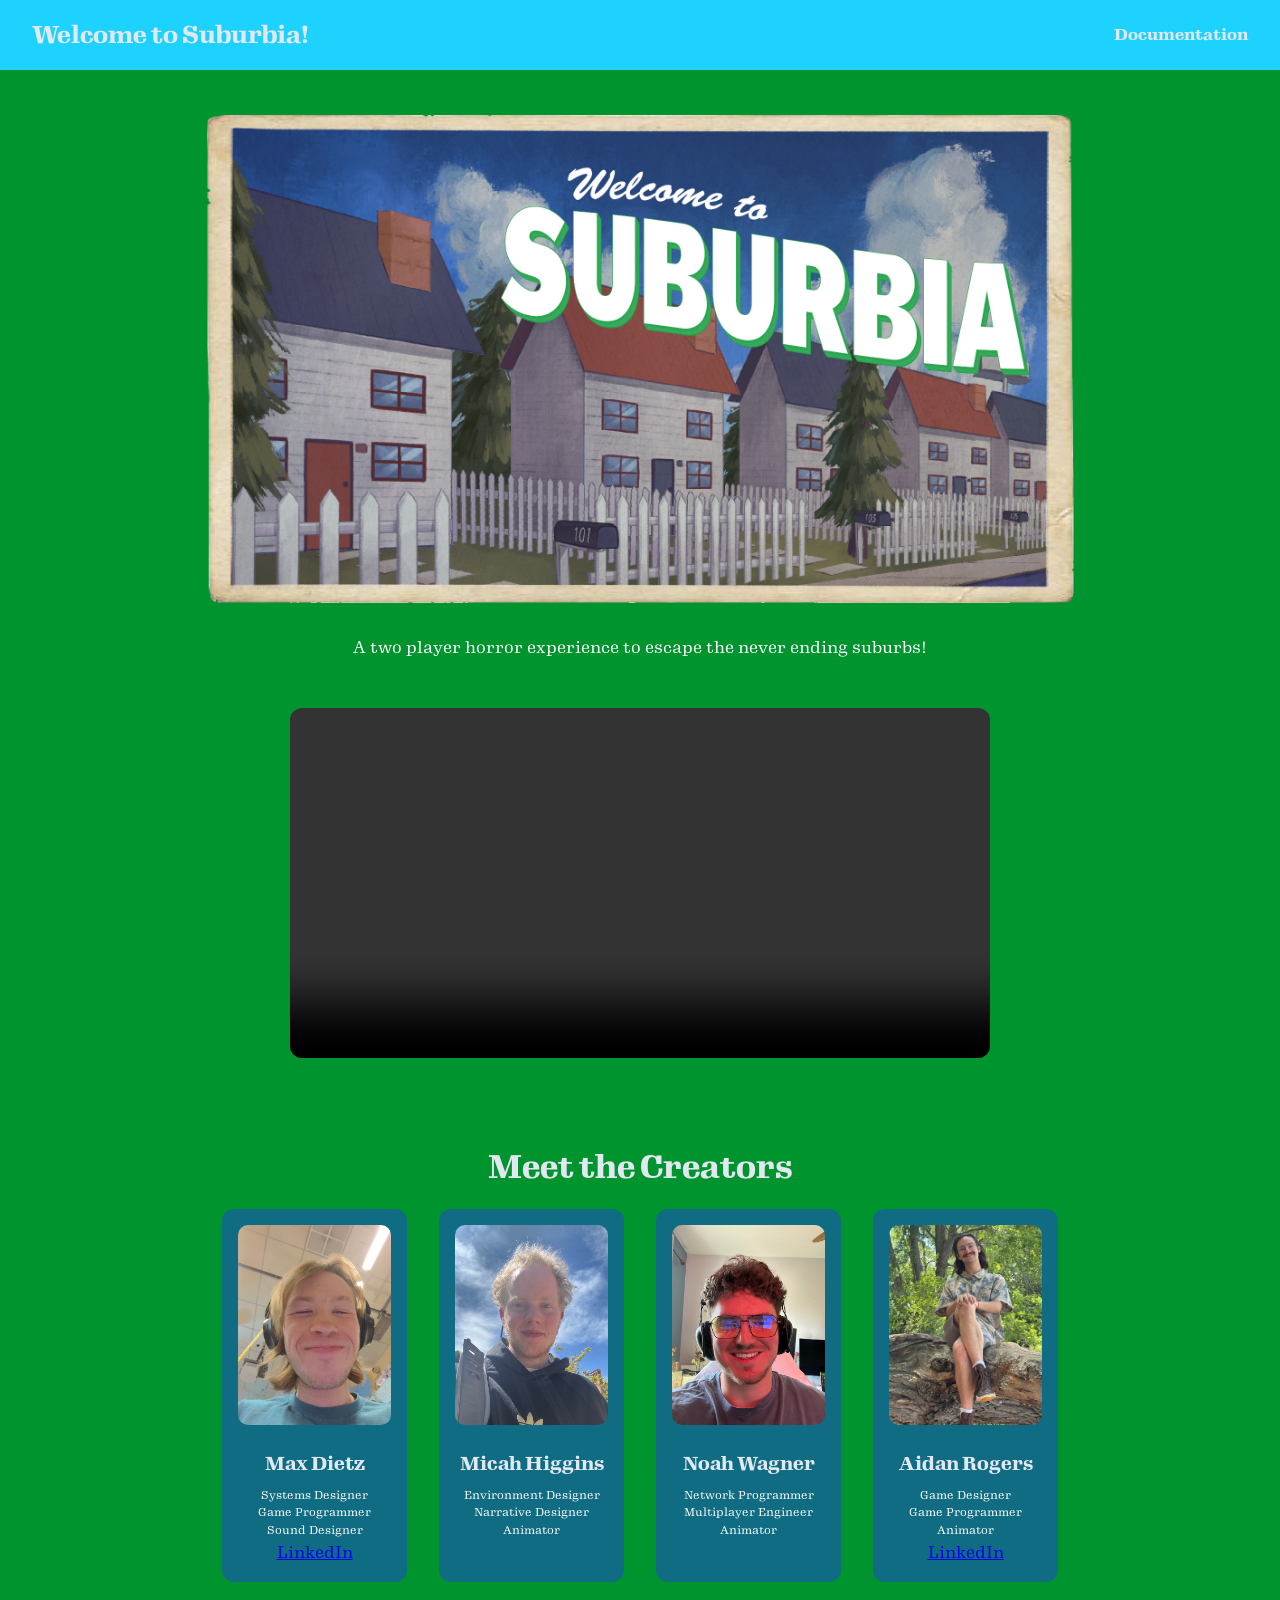
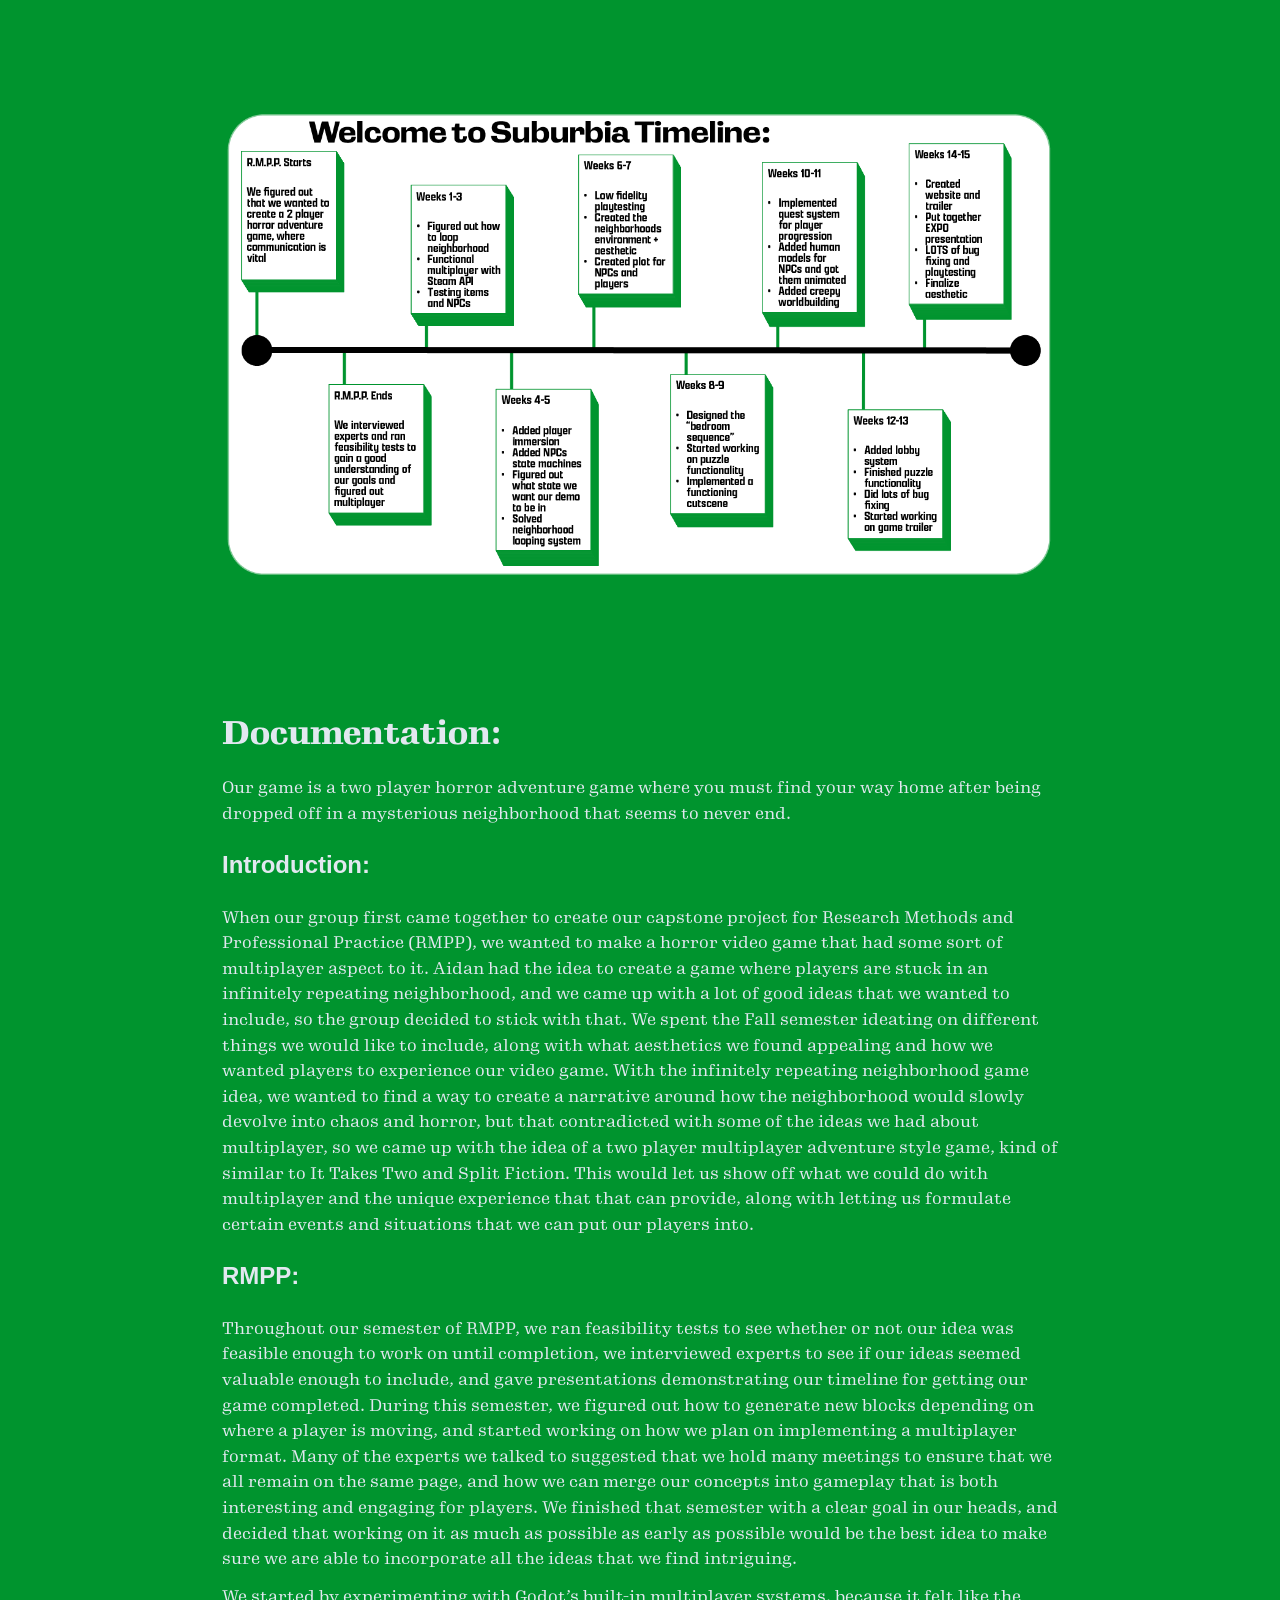
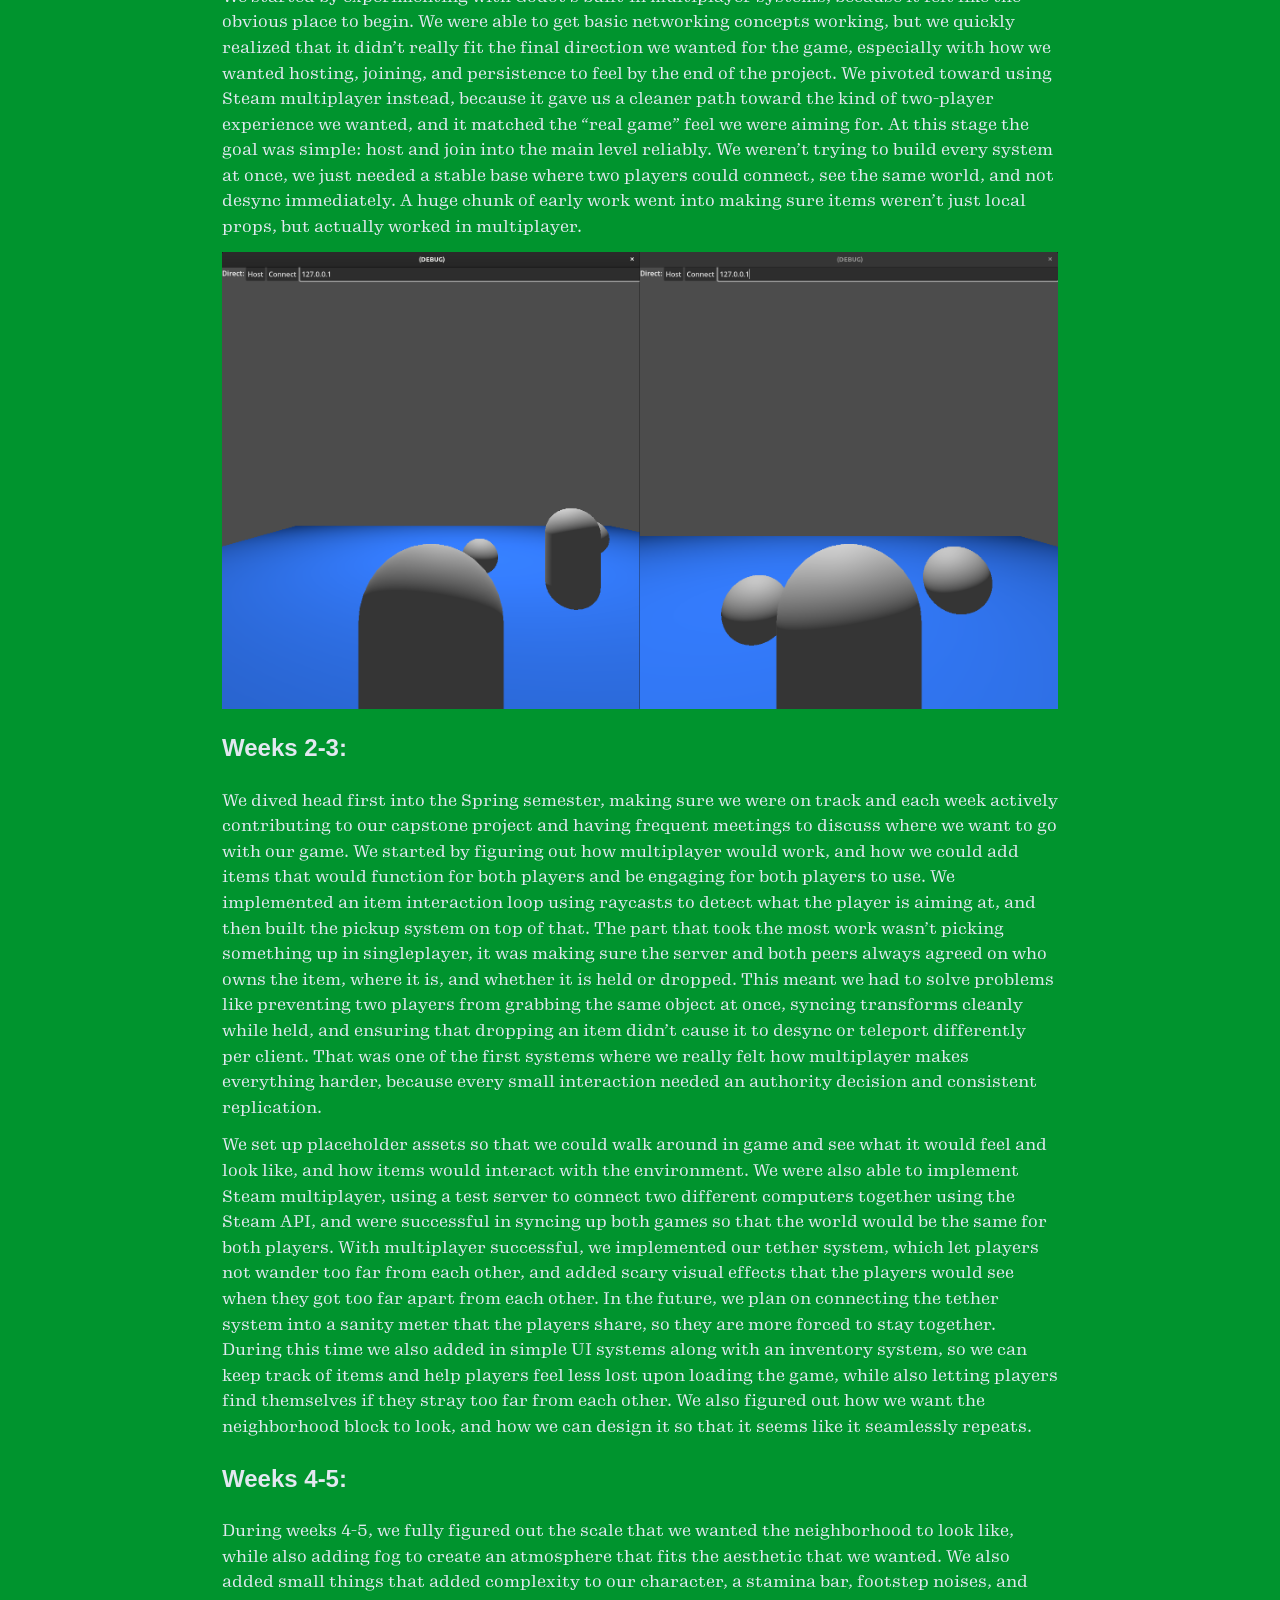
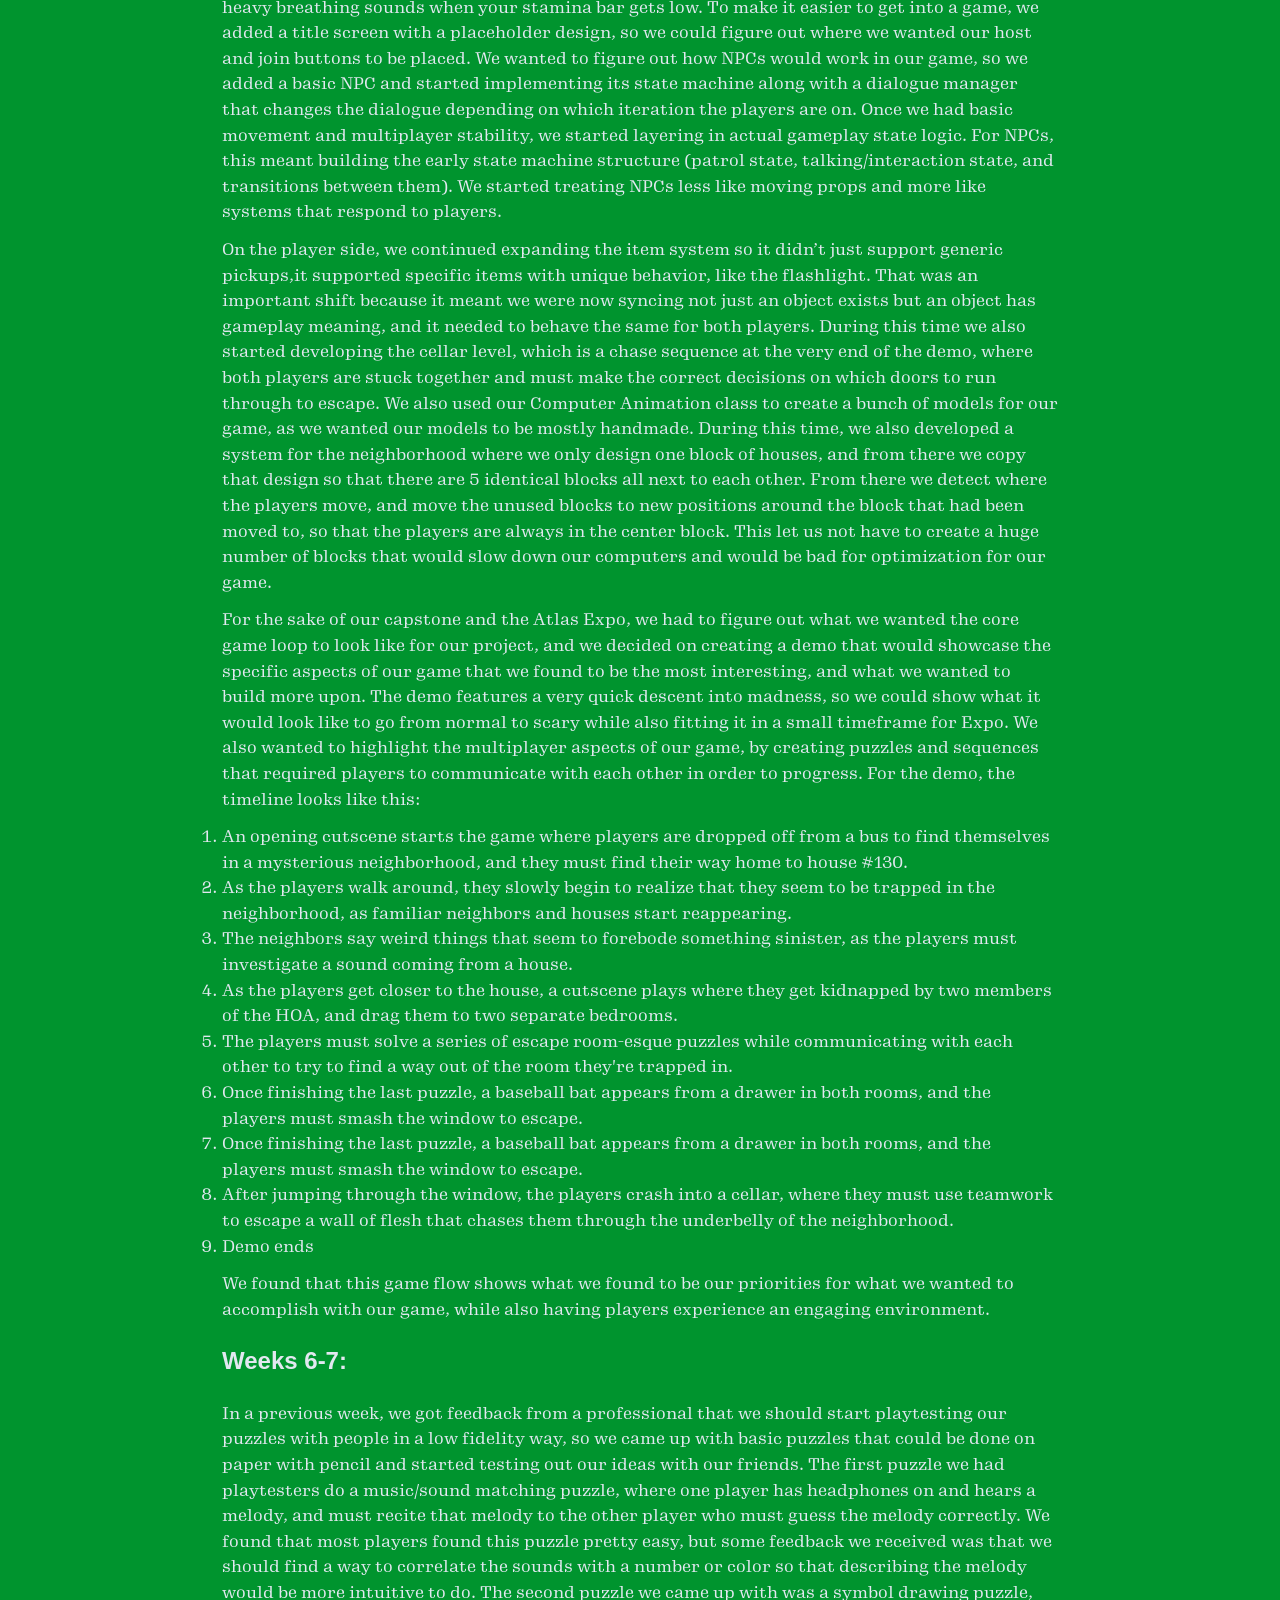
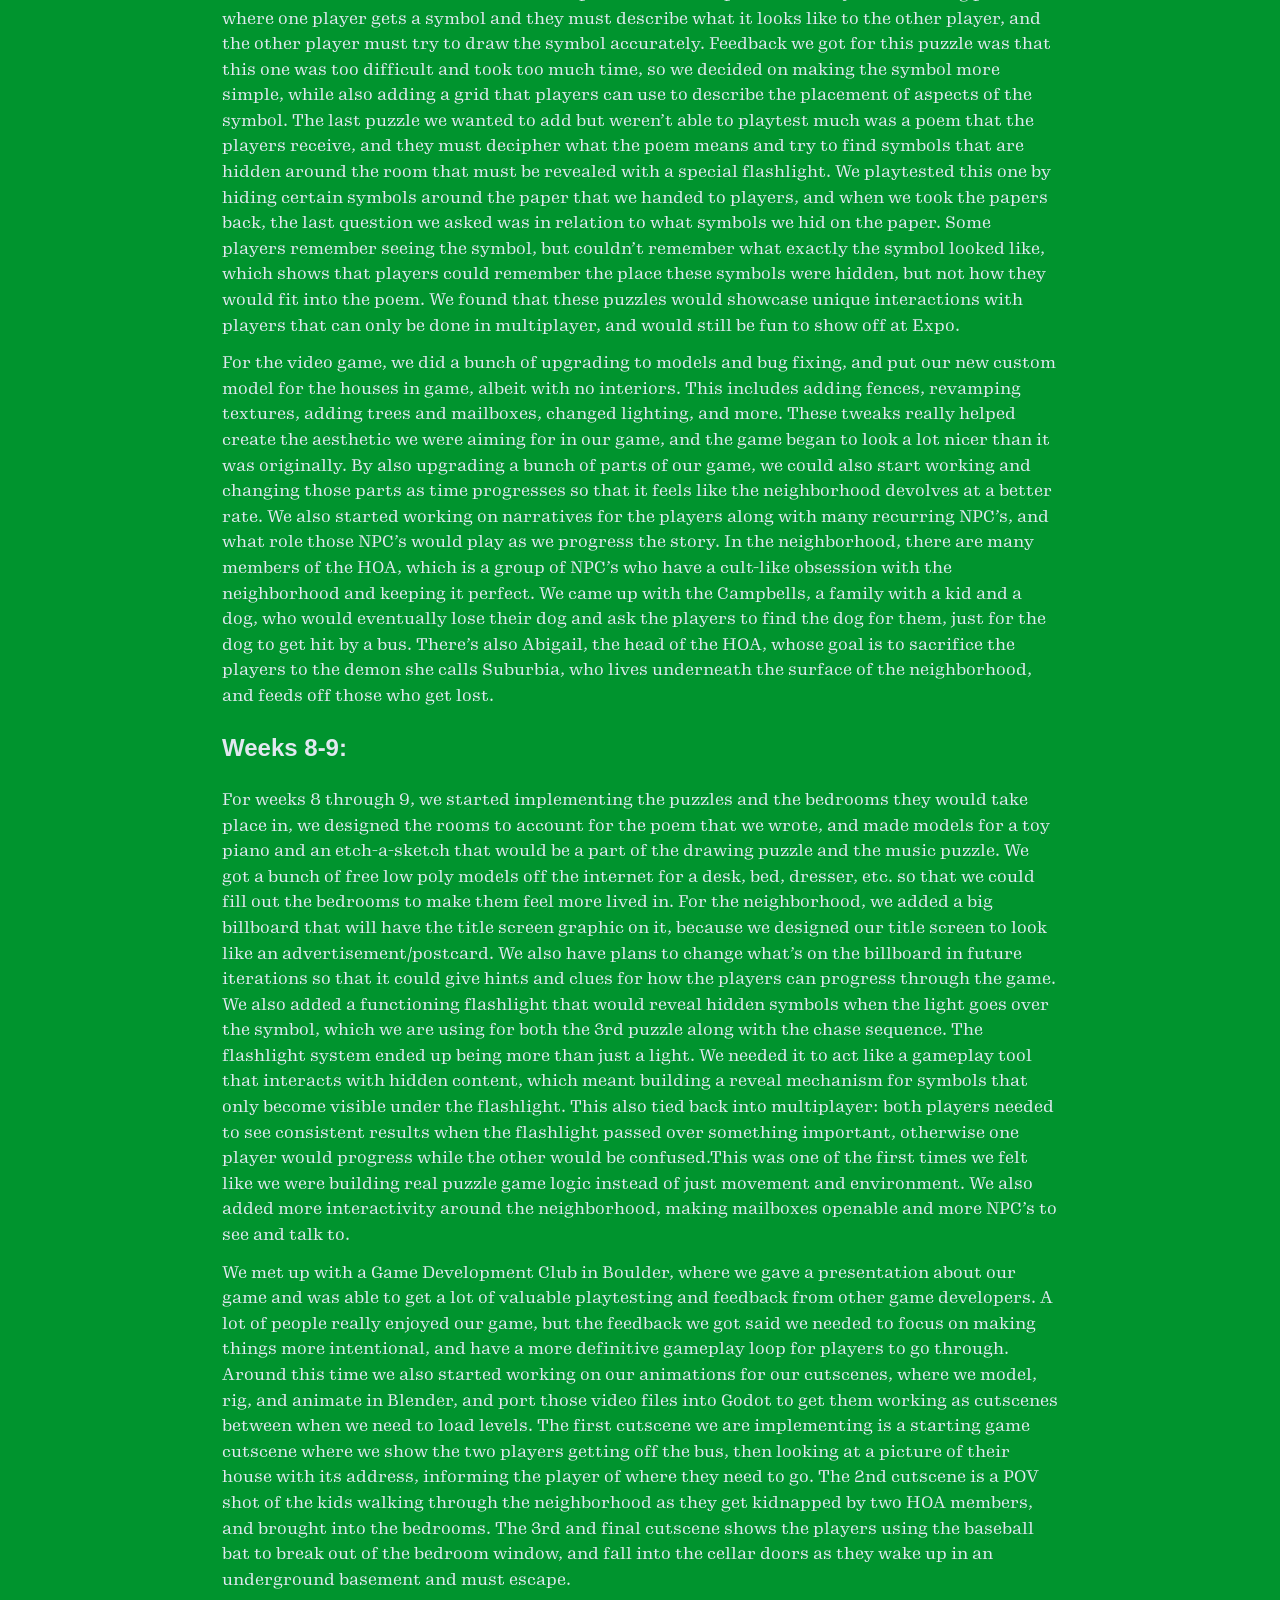
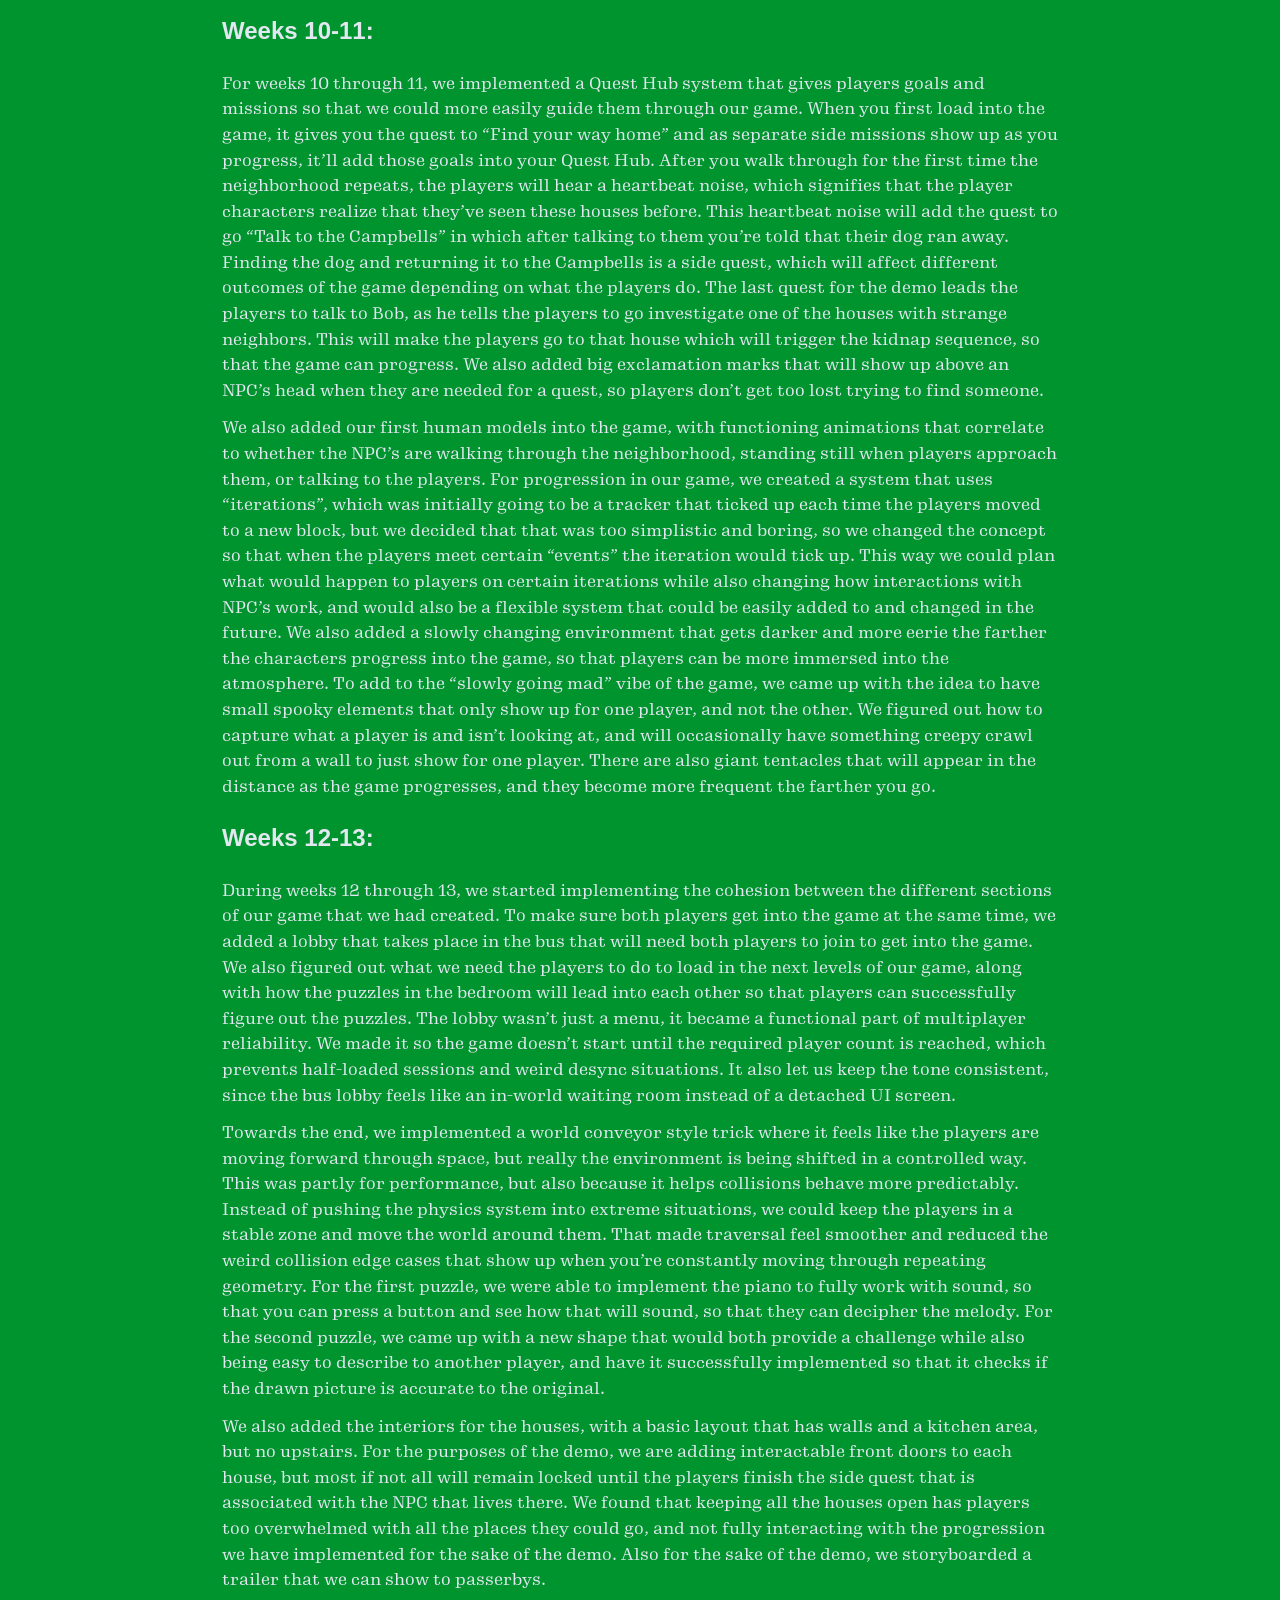
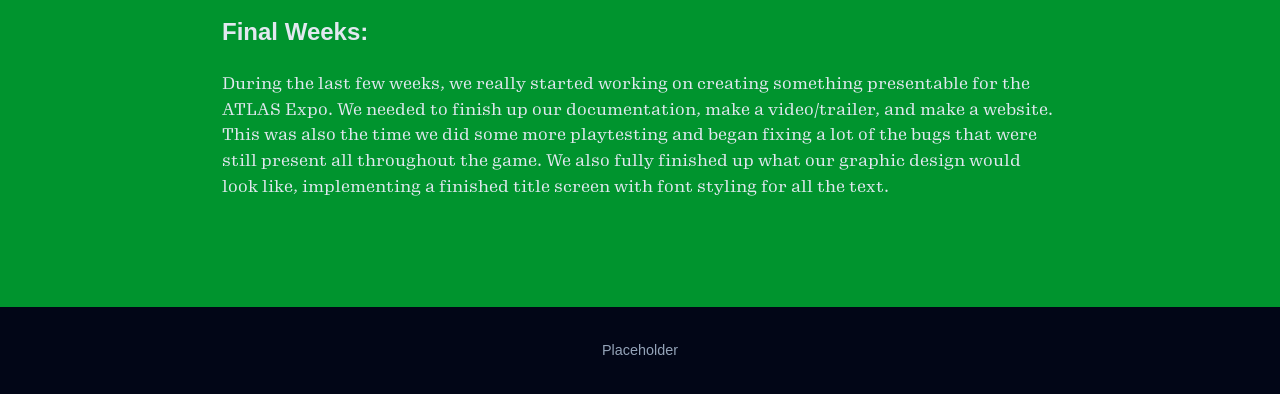
==== index.html @ e698d265 "indexed my shit" ====
<!DOCTYPE html>
<html lang="en">
<head>
    <!-- Meta -->
    <meta charset="UTF-8">
    <meta name="viewport" content="width=device-width, initial-scale=1.0">

    <!-- Title -->
    <title>Welcome to Suburbia!</title>

    <!-- SEO -->
    <meta name="description" content="Short description of your project">
    <meta name="keywords" content="project, keywords, here">
    <meta name="author" content="Your Name">

    <!-- Favicon -->
    <link rel="icon" href="favicon.ico">

    <!-- Styles -->
    <link rel="stylesheet" href="suburbia.css">
</head>
<body>

    <!-- Header / Navigation -->
    <header>
        <nav>
            <h1>Welcome to Suburbia!</h1>
            <ul>
                <li><a href="#about">Documentation</a></li>
            </ul>
        </nav>
    </header>

    <!-- Hero Section -->
    <section id="hero">
        <img src="suburbia_title_card.png" alt="title card">
        <p>A two player horror experience to escape the never ending suburbs!</p>
        <video controls autoplay muted loop playsinline>
            <!--<source src="SuburbiaVideoGameplay_1.mp4" type="video/mp4"> -->
        </video>
    </section>

    <section id="team">
    <h2>Meet the Creators</h2>

    <div class="team-grid">
        <div class="team-member">
            <img src="max.JPG" alt="Creator 1">
            <h3>Max Dietz</h3>
            <p>Systems Designer</p>
            <p>Game Programmer</p>
            <p>Sound Designer</p>
            <a href="https://www.linkedin.com/in/max-dietz-546b7132b/">LinkedIn</a>
        </div>

        <div class="team-member">
            <img src="micah.jpeg" alt="Creator 2">
            <h3>Micah Higgins</h3>
            <p>Environment Designer</p>
            <p>Narrative Designer</p>
            <p>Animator</p>
        </div>

        <div class="team-member">
            <img src="noah.JPEG" alt="Creator 3">
            <h3>Noah Wagner</h3>
            <p>Network Programmer</p>
            <p>Multiplayer Engineer</p>
            <p>Animator</p>
        </div>

        <div class="team-member">
            <img src="aidan.jpeg" alt="Creator 4">
            <h3>Aidan Rogers</h3>
            <p>Game Designer</p>
            <p>Game Programmer</p>
            <p>Animator</p>
            <a href="https://www.linkedin.com/in/aidan-rogers-06809738b/">LinkedIn</a>
        </div>
    </div>
    </section>

    <section id="timeline">
        <img src="suburbia_timeline.png" alt="Project image">
    </section>

    <!-- About Section -->
    <section id="about">
        <h2>Documentation:</h2>
        <p>
            Our game is a two player horror adventure game where you must find your
            way home after being dropped off in a mysterious neighborhood that seems
            to never end.
        </p>
        <h3>Introduction:</h3>
        <p>
            When our group first came together to create our capstone project for 
            Research Methods and Professional Practice (RMPP), we wanted to make a 
            horror video game that had some sort of multiplayer aspect to it. Aidan 
            had the idea to create a game where players are stuck in an infinitely 
            repeating neighborhood, and we came up with a lot of good ideas that we 
            wanted to include, so the group decided to stick with that. We spent the 
            Fall semester ideating on different things we would like to include, along 
            with what aesthetics we found appealing and how we wanted players to 
            experience our video game. With the infinitely repeating neighborhood game 
            idea, we wanted to find a way to create a narrative around how the neighborhood 
            would slowly devolve into chaos and horror, but that contradicted with some 
            of the ideas we had about multiplayer, so we came up with the idea of a two 
            player multiplayer adventure style game, kind of similar to It Takes Two and 
            Split Fiction. This would let us show off what we could do with multiplayer 
            and the unique experience that that can provide, along with letting us formulate 
            certain events and situations that we can put our players into.
        </p>
        <h3>RMPP:</h3>
        <p>
            Throughout our semester of RMPP, we ran feasibility tests to see whether or not 
            our idea was feasible enough to work on until completion, we interviewed experts 
            to see if our ideas seemed valuable enough to include, and gave presentations 
            demonstrating our timeline for getting our game completed. During this semester, 
            we figured out how to generate new blocks depending on where a player is moving, 
            and started working on how we plan on implementing a multiplayer format. Many of 
            the experts we talked to suggested that we hold many meetings to ensure that we 
            all remain on the same page, and how we can merge our concepts into gameplay that 
            is both interesting and engaging for players. We finished that semester with a 
            clear goal in our heads, and decided that working on it as much as possible as 
            early as possible would be the best idea to make sure we are able to incorporate 
            all the ideas that we find intriguing.
        </p>
        <p>
            We started by experimenting with Godot’s built-in multiplayer systems, because it 
            felt like the obvious place to begin. We were able to get basic networking concepts 
            working, but we quickly realized that it didn’t really fit the final direction we 
            wanted for the game, especially with how we wanted hosting, joining, and persistence 
            to feel by the end of the project. We pivoted toward using Steam multiplayer instead, 
            because it gave us a cleaner path toward the kind of two-player experience we wanted, 
            and it matched the “real game” feel we were aiming for. At this stage the goal was 
            simple: host and join into the main level reliably. We weren’t trying to build every 
            system at once, we just needed a stable base where two players could connect, see the 
            same world, and not desync immediately. A huge chunk of early work went into making 
            sure items weren’t just local props, but actually worked in multiplayer.
        </p>
        <img src="Welcome to Suburbia Documentation_Timeline/images/image12.png" alt="1">
        <h3>Weeks 2-3:</h3>
        <p>
            We dived head first into the Spring semester, making sure we were on track and each 
            week actively contributing to our capstone project and having frequent meetings to 
            discuss where we want to go with our game. We started by figuring out how multiplayer 
            would work, and how we could add items that would function for both players and be 
            engaging for both players to use. We implemented an item interaction loop using raycasts 
            to detect what the player is aiming at, and then built the pickup system on top of that. 
            The part that took the most work wasn’t picking something up in singleplayer, it was 
            making sure the server and both peers always agreed on who owns the item, where it is, 
            and whether it is held or dropped. This meant we had to solve problems like preventing 
            two players from grabbing the same object at once, syncing transforms cleanly while held, 
            and ensuring that dropping an item didn’t cause it to desync or teleport differently per 
            client. That was one of the first systems where we really felt how multiplayer makes 
            everything harder, because every small interaction needed an authority decision and 
            consistent replication.
        </p>
        <p>
            We set up placeholder assets so that we could walk around in game and see what it 
            would feel and look like, and how items would interact with the environment. We were 
            also able to implement Steam multiplayer, using a test server to connect two different 
            computers together using the Steam API, and were successful in syncing up both games so 
            that the world would be the same for both players. With multiplayer successful, we 
            implemented our tether system, which let players not wander too far from each other, and 
            added scary visual effects that the players would see when they got too far apart from 
            each other. In the future, we plan on connecting the tether system into a sanity meter 
            that the players share, so they are more forced to stay together. During this time we 
            also added in simple UI systems along with an inventory system, so we can keep track of 
            items and help players feel less lost upon loading the game, while also letting players 
            find themselves if they stray too far from each other. We also figured out how we want 
            the neighborhood block to look, and how we can design it so that it seems like it 
            seamlessly repeats.
        </p>
        <h3>Weeks 4-5:</h3>
        <p>
            During weeks 4-5, we fully figured out the scale that we wanted the neighborhood to look 
            like, while also adding fog to create an atmosphere that fits the aesthetic that we wanted. 
            We also added small things that added complexity to our character, a stamina bar, footstep 
            noises, and heavy breathing sounds when your stamina bar gets low. To make it easier to get 
            into a game, we added a title screen with a placeholder design, so we could figure out where 
            we wanted our host and join buttons to be placed. We wanted to figure out how NPCs would work 
            in our game, so we added a basic NPC and started implementing its state machine along with a 
            dialogue manager that changes the dialogue depending on which iteration the players are on. Once 
            we had basic movement and multiplayer stability, we started layering in actual gameplay state 
            logic. For NPCs, this meant building the early state machine structure (patrol state, 
            talking/interaction state, and transitions between them). We started treating NPCs less like 
            moving props and more like systems that respond to players.
        </p>
        <p>
            On the player side, we continued expanding the item system so it didn’t just support generic 
            pickups,it supported specific items with unique behavior, like the flashlight. That was an 
            important shift because it meant we were now syncing not just an object exists but an object 
            has gameplay meaning, and it needed to behave the same for both players. During this time we 
            also started developing the cellar level, which is a chase sequence at the very end of the 
            demo, where both players are stuck together and must make the correct decisions on which doors 
            to run through to escape. We also used our Computer Animation class to create a bunch of 
            models for our game, as we wanted our models to be mostly handmade. During this time, we also 
            developed a system for the neighborhood where we only design one block of houses, and from 
            there we copy that design so that there are 5 identical blocks all next to each other. From 
            there we detect where the players move, and move the unused blocks to new positions around 
            the block that had been moved to, so that the players are always in the center block. This 
            let us not have to create a huge number of blocks that would slow down our computers and 
            would be bad for optimization for our game.
        </p>
        <p>
            For the sake of our capstone and the Atlas Expo, we had to figure out what we wanted the 
            core game loop to look like for our project, and we decided on creating a demo that would 
            showcase the specific aspects of our game that we found to be the most interesting, and what 
            we wanted to build more upon. The demo features a very quick descent into madness, so we 
            could show what it would look like to go from normal to scary while also fitting it in a 
            small timeframe for Expo. We also wanted to highlight the multiplayer aspects of our game, 
            by creating puzzles and sequences that required players to communicate with each other in 
            order to progress. For the demo, the timeline looks like this:
            <ol>
                <li>An opening cutscene starts the game where players are dropped off from a bus to 
                    find themselves in a mysterious neighborhood, and they must find their way home 
                    to house #130.
                </li>
                <li>
                    As the players walk around, they slowly begin to realize that they seem to be 
                    trapped in the neighborhood, as familiar neighbors and houses start reappearing.
                </li>
                <li>
                    The neighbors say weird things that seem to forebode something sinister, as the 
                    players must investigate a sound coming from a house.
                </li>
                <li>
                    As the players get closer to the house, a cutscene plays where they get kidnapped 
                    by two members of the HOA, and drag them to two separate bedrooms.
                </li>
                <li>
                    The players must solve a series of escape room-esque puzzles while communicating 
                    with each other to try to find a way out of the room they're trapped in.
                </li>
                <li>
                    Once finishing the last puzzle, a baseball bat appears from a drawer in both 
                    rooms, and the players must smash the window to escape.
                </li>
                <li>
                    Once finishing the last puzzle, a baseball bat appears from a drawer in both 
                    rooms, and the players must smash the window to escape.
                </li>
                <li>
                    After jumping through the window, the players crash into a cellar, where they 
                    must use teamwork to escape a wall of flesh that chases them through the underbelly of the neighborhood.
                </li>
                <li>
                    Demo ends
                </li>
            </ol>
            <p>
                We found that this game flow shows what we found to be our priorities for what we 
                wanted to accomplish with our game, while also having players experience an engaging environment.
            </p>
        </p>
        <h3>Weeks 6-7:</h3>
        <p>
            In a previous week, we got feedback from a professional that we should start playtesting our 
            puzzles with people in a low fidelity way, so we came up with basic puzzles that could be 
            done on paper with pencil and started testing out our ideas with our friends. The first puzzle 
            we had playtesters do a music/sound matching puzzle, where one player has headphones on and 
            hears a melody, and must recite that melody to the other player who must guess the melody 
            correctly. We found that most players found this puzzle pretty easy, but some feedback we 
            received was that we should find a way to correlate the sounds with a number or color so 
            that describing the melody would be more intuitive to do. The second puzzle we came up with 
            was a symbol drawing puzzle, where one player gets a symbol and they must describe what it 
            looks like to the other player, and the other player must try to draw the symbol accurately. 
            Feedback we got for this puzzle was that this one was too difficult and took too much time, 
            so we decided on making the symbol more simple, while also adding a grid that players can use 
            to describe the placement of aspects of the symbol. The last puzzle we wanted to add but weren’t 
            able to playtest much was a poem that the players receive, and they must decipher what the 
            poem means and try to find symbols that are hidden around the room that must be revealed with a 
            special flashlight. We playtested this one by hiding certain symbols around the paper that we 
            handed to players, and when we took the papers back, the last question we asked was in relation 
            to what symbols we hid on the paper. Some players remember seeing the symbol, but couldn’t 
            remember what exactly the symbol looked like, which shows that players could remember the place 
            these symbols were hidden, but not how they would fit into the poem. We found that these puzzles 
            would showcase unique interactions with players that can only be done in multiplayer, and would 
            still be fun to show off at Expo. 
        </p>
        <p>
            For the video game, we did a bunch of upgrading to models and bug fixing, and put our new custom 
            model for the houses in game, albeit with no interiors. This includes adding fences, revamping 
            textures, adding trees and mailboxes, changed lighting, and more. These tweaks really helped 
            create the aesthetic we were aiming for in our game, and the game began to look a lot nicer than 
            it was originally. By also upgrading a bunch of parts of our game, we could also start working and 
            changing those parts as time progresses so that it feels like the neighborhood devolves at a better 
            rate. We also started working on narratives for the players along with many recurring NPC’s, and 
            what role those NPC’s would play as we progress the story. In the neighborhood, there are many 
            members of the HOA, which is a group of NPC’s who have a cult-like obsession with the neighborhood 
            and keeping it perfect. We came up with the Campbells, a family with a kid and a dog, who would 
            eventually lose their dog and ask the players to find the dog for them, just for the dog to get hit 
            by a bus. There’s also Abigail, the head of the HOA, whose goal is to sacrifice the players to the 
            demon she calls Suburbia, who lives underneath the surface of the neighborhood, and feeds off those 
            who get lost. 
        </p>
        <h3>Weeks 8-9:</h3>
        <p>
            For weeks 8 through 9, we started implementing the puzzles and the bedrooms they would take place in, 
            we designed the rooms to account for the poem that we wrote, and made models for a toy piano and an 
            etch-a-sketch that would be a part of the drawing puzzle and the music puzzle. We got a bunch of free 
            low poly models off the internet for a desk, bed, dresser, etc. so that we could fill out the bedrooms 
            to make them feel more lived in. For the neighborhood, we added a big billboard that will have the title 
            screen graphic on it, because we designed our title screen to look like an advertisement/postcard. We 
            also have plans to change what’s on the billboard in future iterations so that it could give hints and 
            clues for how the players can progress through the game. We also added a functioning flashlight that 
            would reveal hidden symbols when the light goes over the symbol, which we are using for both the 3rd 
            puzzle along with the chase sequence. The flashlight system ended up being more than just a light. We 
            needed it to act like a gameplay tool that interacts with hidden content, which meant building a reveal 
            mechanism for symbols that only become visible under the flashlight. This also tied back into multiplayer: 
            both players needed to see consistent results when the flashlight passed over something important, 
            otherwise one player would progress while the other would be confused.This was one of the first times 
            we felt like we were building real puzzle game logic instead of just movement and environment. We also 
            added more interactivity around the neighborhood, making mailboxes openable and more NPC’s to see and talk to.
        </p>
        <p>
            We met up with a Game Development Club in Boulder, where we gave a presentation about our game and was able 
            to get a lot of valuable playtesting and feedback from other game developers. A lot of people really enjoyed 
            our game, but the feedback we got said we needed to focus on making things more intentional, and have a more 
            definitive gameplay loop for players to go through. Around this time we also started working on our animations 
            for our cutscenes, where we model, rig, and animate in Blender, and port those video files into Godot to get 
            them working as cutscenes between when we need to load levels. The first cutscene we are implementing is a 
            starting game cutscene where we show the two players getting off the bus, then looking at a picture of their 
            house with its address, informing the player of where they need to go. The 2nd cutscene is a POV shot of the 
            kids walking through the neighborhood as they get kidnapped by two HOA members, and brought into the bedrooms. 
            The 3rd and final cutscene shows the players using the baseball bat to break out of the bedroom window, and 
            fall into the cellar doors as they wake up in an underground basement and must escape. 
        </p>
        <h3>Weeks 10-11:</h3>
        <p>
            For weeks 10 through 11, we implemented a Quest Hub system that gives players goals and missions so that we 
            could more easily guide them through our game. When you first load into the game, it gives you the quest to 
            “Find your way home” and as separate side missions show up as you progress, it’ll add those goals into your 
            Quest Hub. After you walk through for the first time the neighborhood repeats, the players will hear a 
            heartbeat noise, which signifies that the player characters realize that they’ve seen these houses before. 
            This heartbeat noise will add the quest to go “Talk to the Campbells” in which after talking to them you’re 
            told that their dog ran away. Finding the dog and returning it to the Campbells is a side quest, which will 
            affect different outcomes of the game depending on what the players do. The last quest for the demo leads 
            the players to talk to Bob, as he tells the players to go investigate one of the houses with strange neighbors. 
            This will make the players go to that house which will trigger the kidnap sequence, so that the game can 
            progress. We also added big exclamation marks that will show up above an NPC’s head when they are needed for 
            a quest, so players don’t get too lost trying to find someone.
        </p>
        <p>
            We also added our first human models into the game, with functioning animations that correlate to whether 
            the NPC’s are walking through the neighborhood, standing still when players approach them, or talking to the 
            players. For progression in our game, we created a system that uses “iterations”, which was initially going 
            to be a tracker that ticked up each time the players moved to a new block, but we decided that that was too 
            simplistic and boring, so we changed the concept so that when the players meet certain “events” the iteration 
            would tick up. This way we could plan what would happen to players on certain iterations while also changing 
            how interactions with NPC’s work, and would also be a flexible system that could be easily added to and changed 
            in the future. We also added a slowly changing environment that gets darker and more eerie the farther the 
            characters progress into the game, so that players can be more immersed into the atmosphere. To add to the 
            “slowly going mad” vibe of the game, we came up with the idea to have small spooky elements that only show up 
            for one player, and not the other. We figured out how to capture what a player is and isn’t looking at, and 
            will occasionally have something creepy crawl out from a wall to just show for one player. There are also 
            giant tentacles that will appear in the distance as the game progresses, and they become more frequent the 
            farther you go.
        </p>
        <h3>Weeks 12-13:</h3>
        <p>
            During weeks 12 through 13, we started implementing the cohesion between the different sections of our game 
            that we had created. To make sure both players get into the game at the same time, we added a lobby that takes 
            place in the bus that will need both players to join to get into the game. We also figured out what we need 
            the players to do to load in the next levels of our game, along with how the puzzles in the bedroom will 
            lead into each other so that players can successfully figure out the puzzles. The lobby wasn’t just a menu, 
            it became a functional part of multiplayer reliability. We made it so the game doesn’t start until the required 
            player count is reached, which prevents half-loaded sessions and weird desync situations. It also let us keep 
            the tone consistent, since the bus lobby feels like an in-world waiting room instead of a detached UI screen.
        </p>
        <p>
            Towards the end, we implemented a world conveyor style trick where it feels like the players are moving forward 
            through space, but really the environment is being shifted in a controlled way. This was partly for performance, 
            but also because it helps collisions behave more predictably. Instead of pushing the physics system into extreme 
            situations, we could keep the players in a stable zone and move the world around them. That made traversal feel 
            smoother and reduced the weird collision edge cases that show up when you’re constantly moving through repeating 
            geometry. For the first puzzle, we were able to implement the piano to fully work with sound, so that you can 
            press a button and see how that will sound, so that they can decipher the melody. For the second puzzle, we 
            came up with a new shape that would both provide a challenge while also being easy to describe to another player, 
            and have it successfully implemented so that it checks if the drawn picture is accurate to the original. 
        </p>
        <p>
            We also added the interiors for the houses, with a basic layout that has walls and a kitchen area, but no upstairs. 
            For the purposes of the demo, we are adding interactable front doors to each house, but most if not all will 
            remain locked until the players finish the side quest that is associated with the NPC that lives there. We found 
            that keeping all the houses open has players too overwhelmed with all the places they could go, and not fully 
            interacting with the progression we have implemented for the sake of the demo. Also for the sake of the demo, 
            we storyboarded a trailer that we can show to passerbys.
        </p>
        <h3>Final Weeks:</h3>
        <p>
            During the last few weeks, we really started working on creating something presentable for the ATLAS Expo. We 
            needed to finish up our documentation, make a video/trailer, and make a website. This was also the time we did 
            some more playtesting and began fixing a lot of the bugs that were still present all throughout the game. We 
            also fully finished up what our graphic design would look like, implementing a finished title screen with font 
            styling for all the text.
        </p>
    </section>

    <!-- Footer -->
    <footer>
        <p>Placeholder</p>
    </footer>

    <!-- Scripts -->
    <script src="script.js"></script>

</body>
</html>
---- suburbia.css ----
/* Reset / Base */
* {
    margin: 0;
    padding: 0;
    box-sizing: border-box;
}

@font-face {
    font-family: 'Gimlet';
    src: url('fonts/GimletText-Regular-Testing.otf') format('opentype');
    font-weight: normal;
    font-style: normal;
}

@font-face {
    font-family: 'Gimlet Bold';
    src: url('fonts/GimletDisplay-Bold-Testing.otf') format('opentype');
    font-weight: normal;
    font-style: normal;
}

body {
    font-family: Arial, Helvetica, sans-serif;
    line-height: 1.6;
    background-color: #00942e; /* dark blue */
    color: #e2e8f0; /* light text */
}

/* Layout */
header {
    background: #1dd2ff;
    padding: 1rem 2rem;
    position: sticky;
    top: 0;
}

nav {
    display: flex;
    justify-content: space-between;
    align-items: center;
}

nav h1 {
    font-size: 1.5rem;
    font-family: 'Gimlet Bold', Arial, sans-serif;
}

nav ul {
    list-style: none;
    display: flex;
    gap: 1rem;
    font-family: 'Gimlet Bold', Arial, sans-serif;
}

nav a {
    color: #e2e8f0;
    text-decoration: none;
    transition: color 0.2s ease;
}

nav a:hover {
    color: #242b2e; /* accent */
}

/* Sections */
section {
    padding: 4rem 2rem;
    max-width: 900px;
    margin: auto;
}

h2 {
    margin-bottom: 1rem;
    font-size: 2rem;
    font-family: 'Gimlet Bold', Arial, sans-serif;
}

/* Hero */
#hero {
    text-align: center;
    padding: 0.75rem 1rem;
}

#hero h2 {
    font-size: 2.5rem;
}

#hero p {
    margin: 1rem 0 2rem;
    color: #ffffff;
    font-family: 'Gimlet', Arial, sans-serif;
}

#hero video {
    width: 100%;
    max-width: 700px;
    margin-top: 1rem;
    border-radius: 12px;
}

#hero img {
    display: block;
    max-width: 100%;
    height: auto;
    margin: 2rem auto;
}

/* Team Section */
#team {
    text-align: center;
}

.team-grid {
    display: grid;
    grid-template-columns: repeat(4, 1fr);
    gap: 2rem;
    margin-top: 1rem;
}

.team-member {
    background: #0f6c83;
    padding: 1rem;
    border-radius: 12px;
    transition: transform 0.2s ease;
}

.team-member:hover {
    transform: translateY(-5px);
}

.team-member img {
    width: 100%;
    height: 200px;
    object-fit: cover;
    border-radius: 10px;
    margin-bottom: 1rem;
}

.team-member h3 {
    margin-bottom: 0.5rem;
    font-family: 'Gimlet Bold', Arial, sans-serif;
}

.team-member p {
    font-size: 0.7rem;
    color: #ffffff;
    font-family: 'Gimlet', Arial, sans-serif;
}

.team-member a {
    font-family: 'Gimlet', Arial, sans-serif;
}

/* Responsive */
@media (max-width: 900px) {
    .team-grid {
        grid-template-columns: repeat(2, 1fr);
    }
}

@media (max-width: 500px) {
    .team-grid {
        grid-template-columns: 1fr;
    }
}

#timeline {
    text-align: center;
}

#timeline img {
    display: block;
    max-width: 100%;
    height: auto;
}

/* Buttons */
button {
    background: #38bdf8;
    color: #020617;
    border: none;
    padding: 0.75rem 1.5rem;
    cursor: pointer;
    border-radius: 8px;
    font-size: 1rem;
    transition: transform 0.1s ease, background 0.2s ease;
}

button:hover {
    background: #0ea5e9;
    transform: translateY(-2px);
}

#about p {
    margin-top: 0.75rem;
    margin-bottom: 0.75rem;
    font-family: 'Gimlet', Arial, sans-serif;
}

#about h3 {
    margin-top: 1.25rem;
    margin-bottom: 1.25rem;
    font-size: 1.5rem;
}

#about li {
    font-family: 'Gimlet', Arial, sans-serif;
}

#about img {
    display: block;
    max-width: 100%;
    height: auto;
}

/* Features */
#features ul {
    list-style: disc;
    padding-left: 1.5rem;
}

#features li {
    margin-bottom: 0.5rem;
    font-family: 'Gimlet', Arial, sans-serif;
}

/* Form */
form {
    display: flex;
    flex-direction: column;
    gap: 1rem;
}

input, textarea {
    padding: 0.75rem;
    border-radius: 6px;
    border: none;
    background: #1e293b;
    color: #e2e8f0;
}

input::placeholder,
textarea::placeholder {
    color: #94a3b8;
}

/* Footer */
footer {
    text-align: center;
    padding: 2rem;
    background: #020617;
    margin-top: 2rem;
    font-size: 0.9rem;
    color: #94a3b8;
}

/* Responsive */
@media (max-width: 600px) {
    nav {
        flex-direction: column;
        gap: 1rem;
    }

    #hero h2 {
        font-size: 2rem;
    }
}
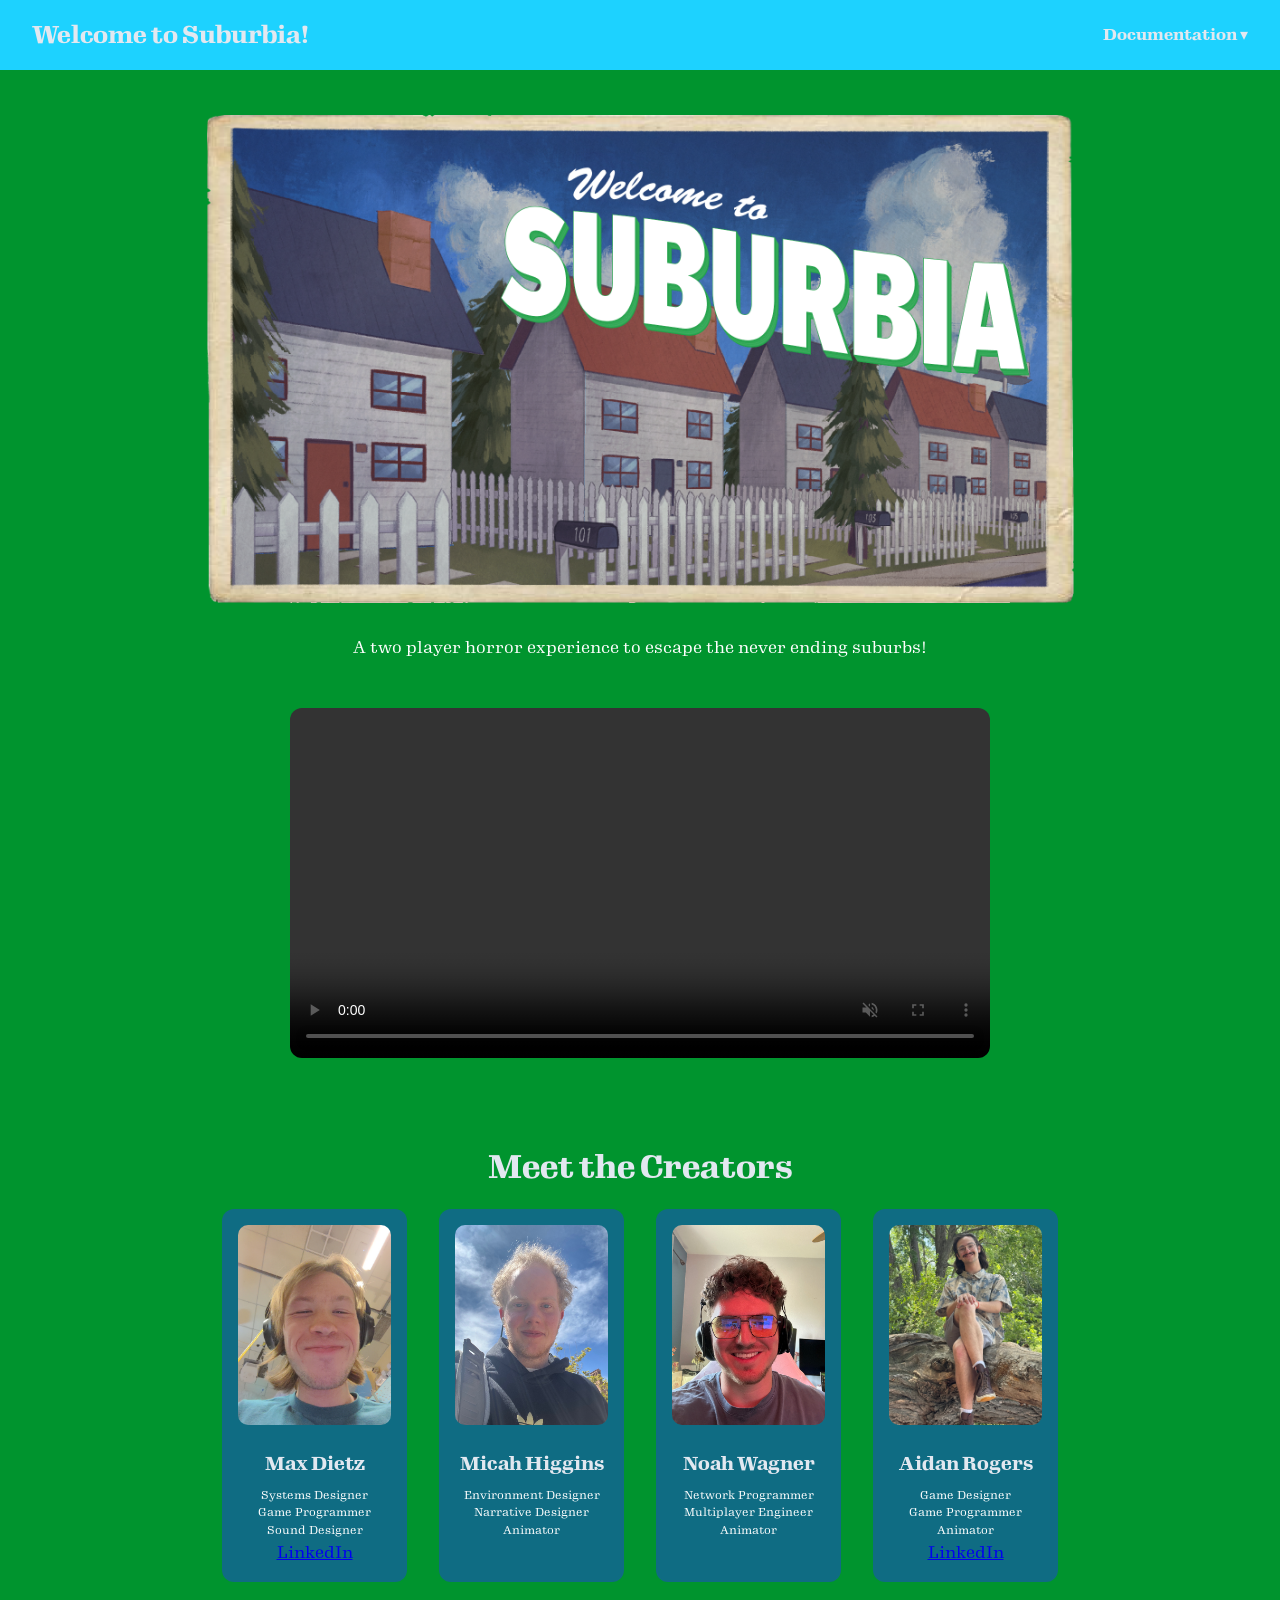
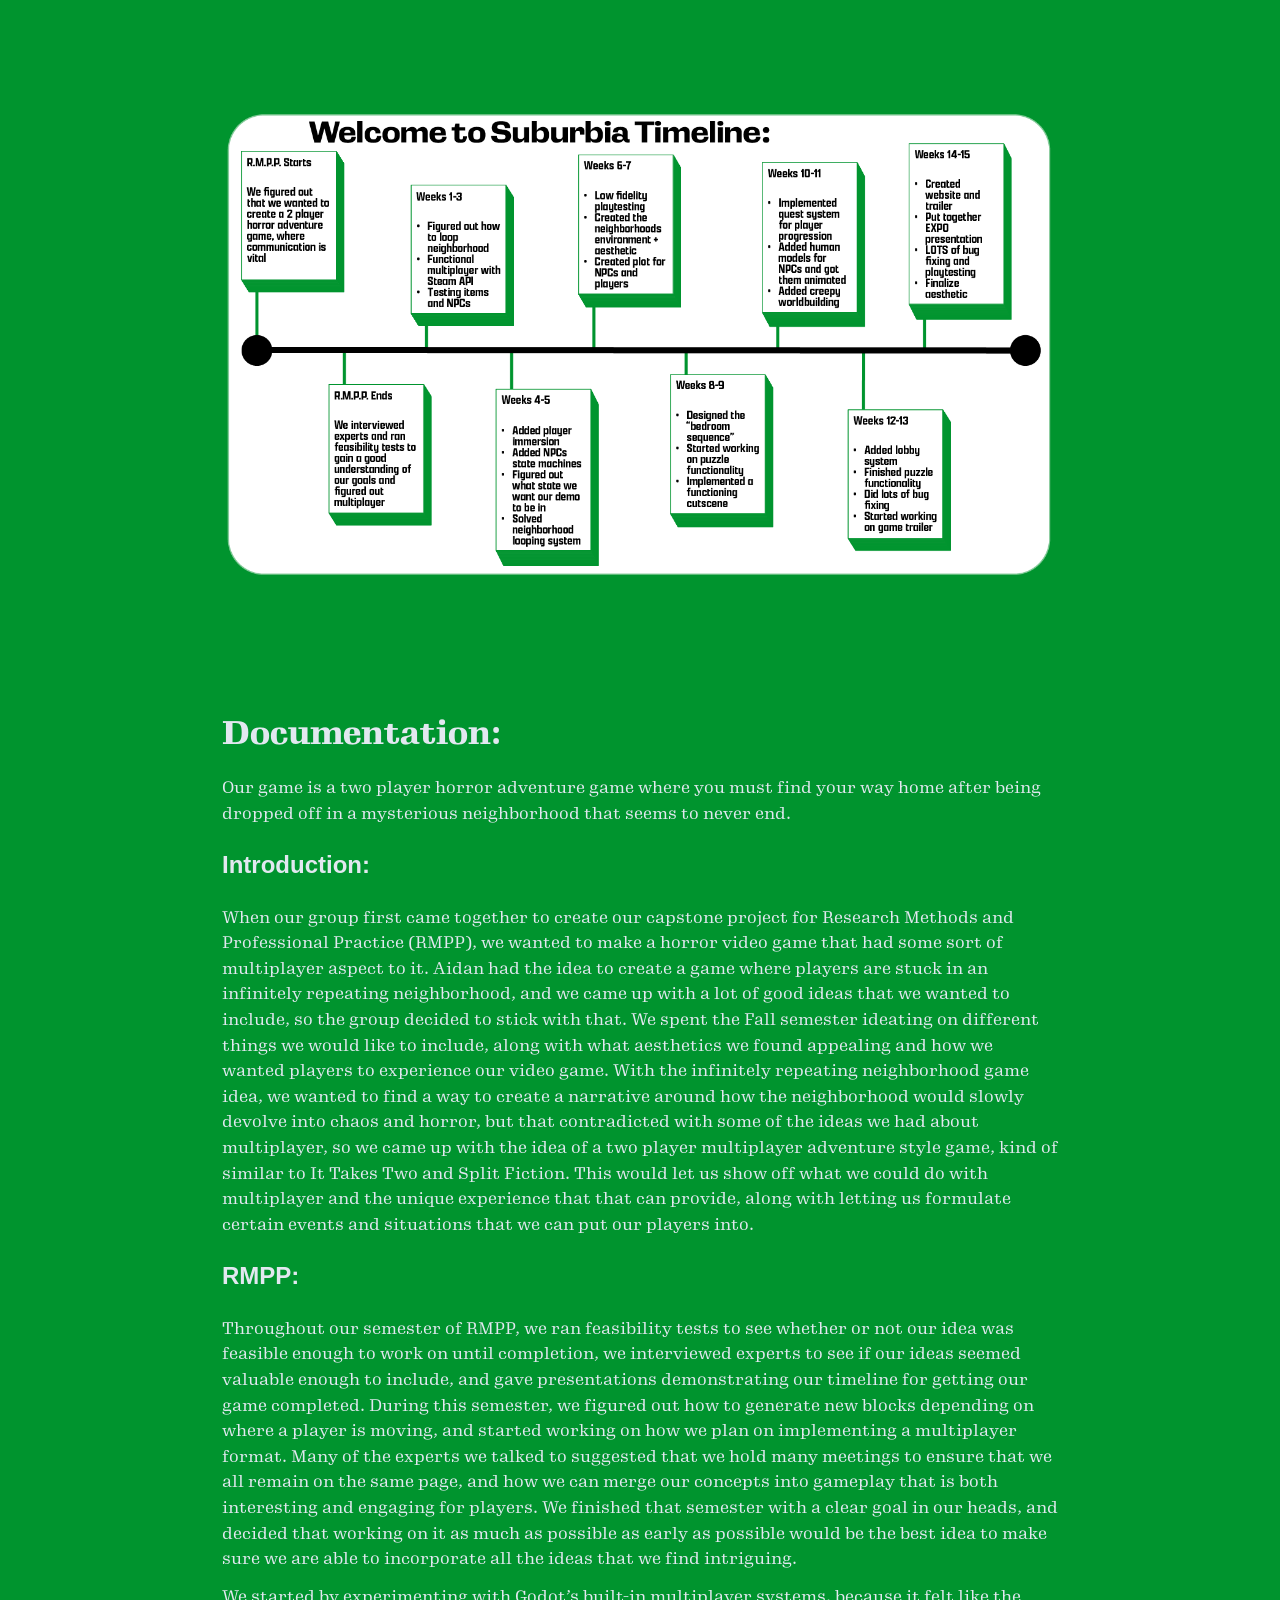
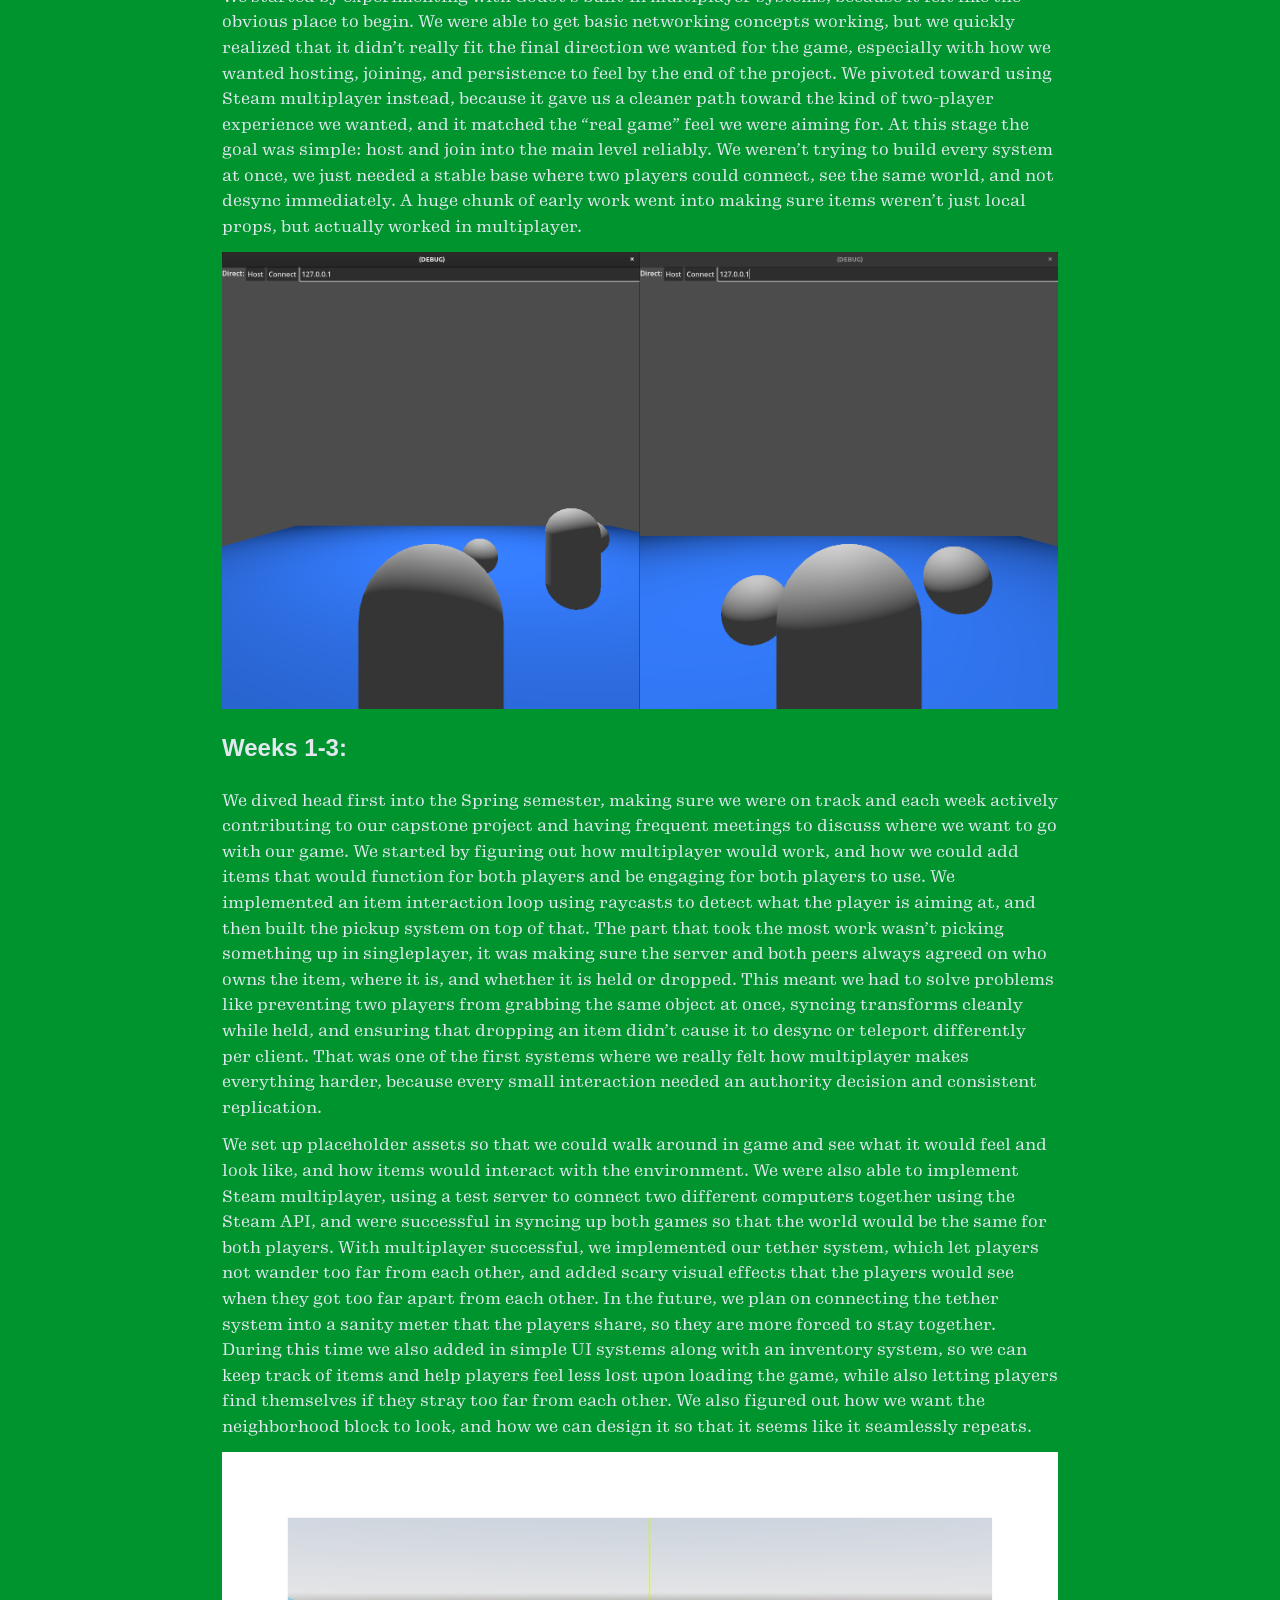
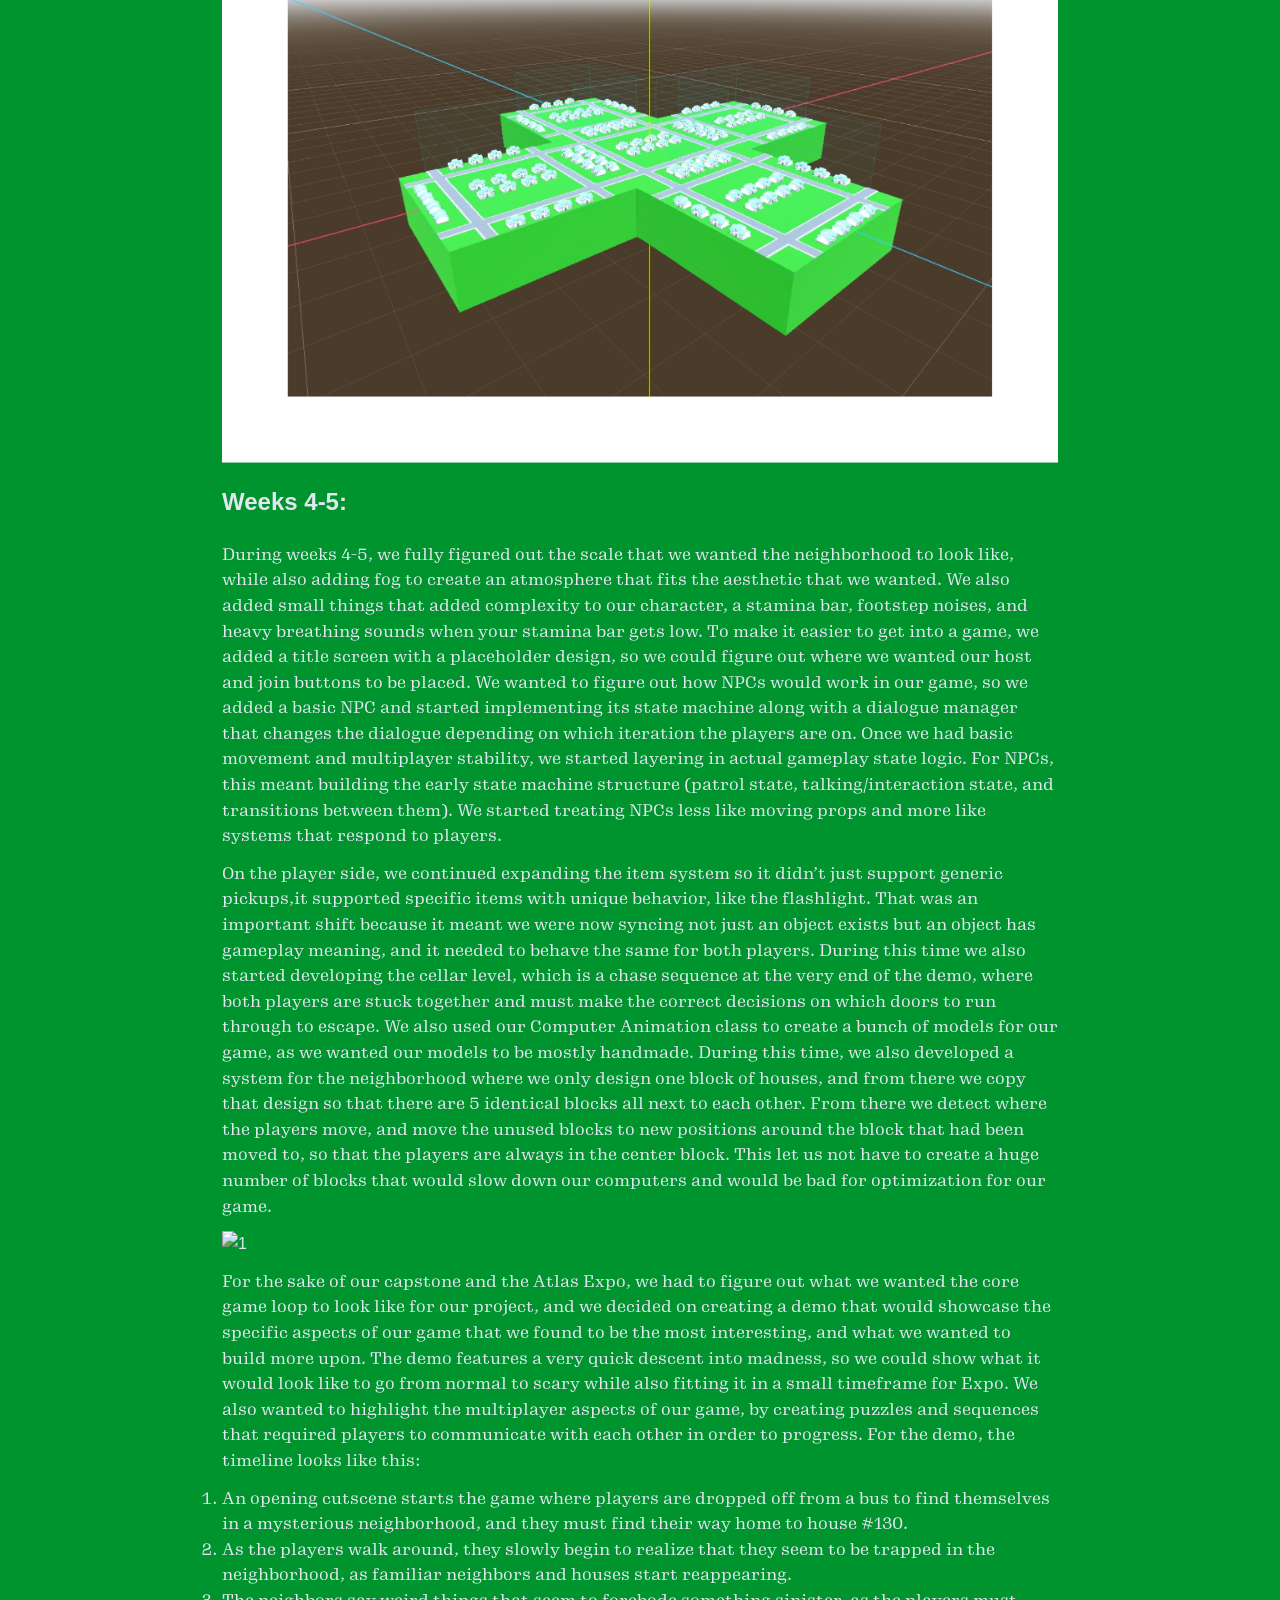
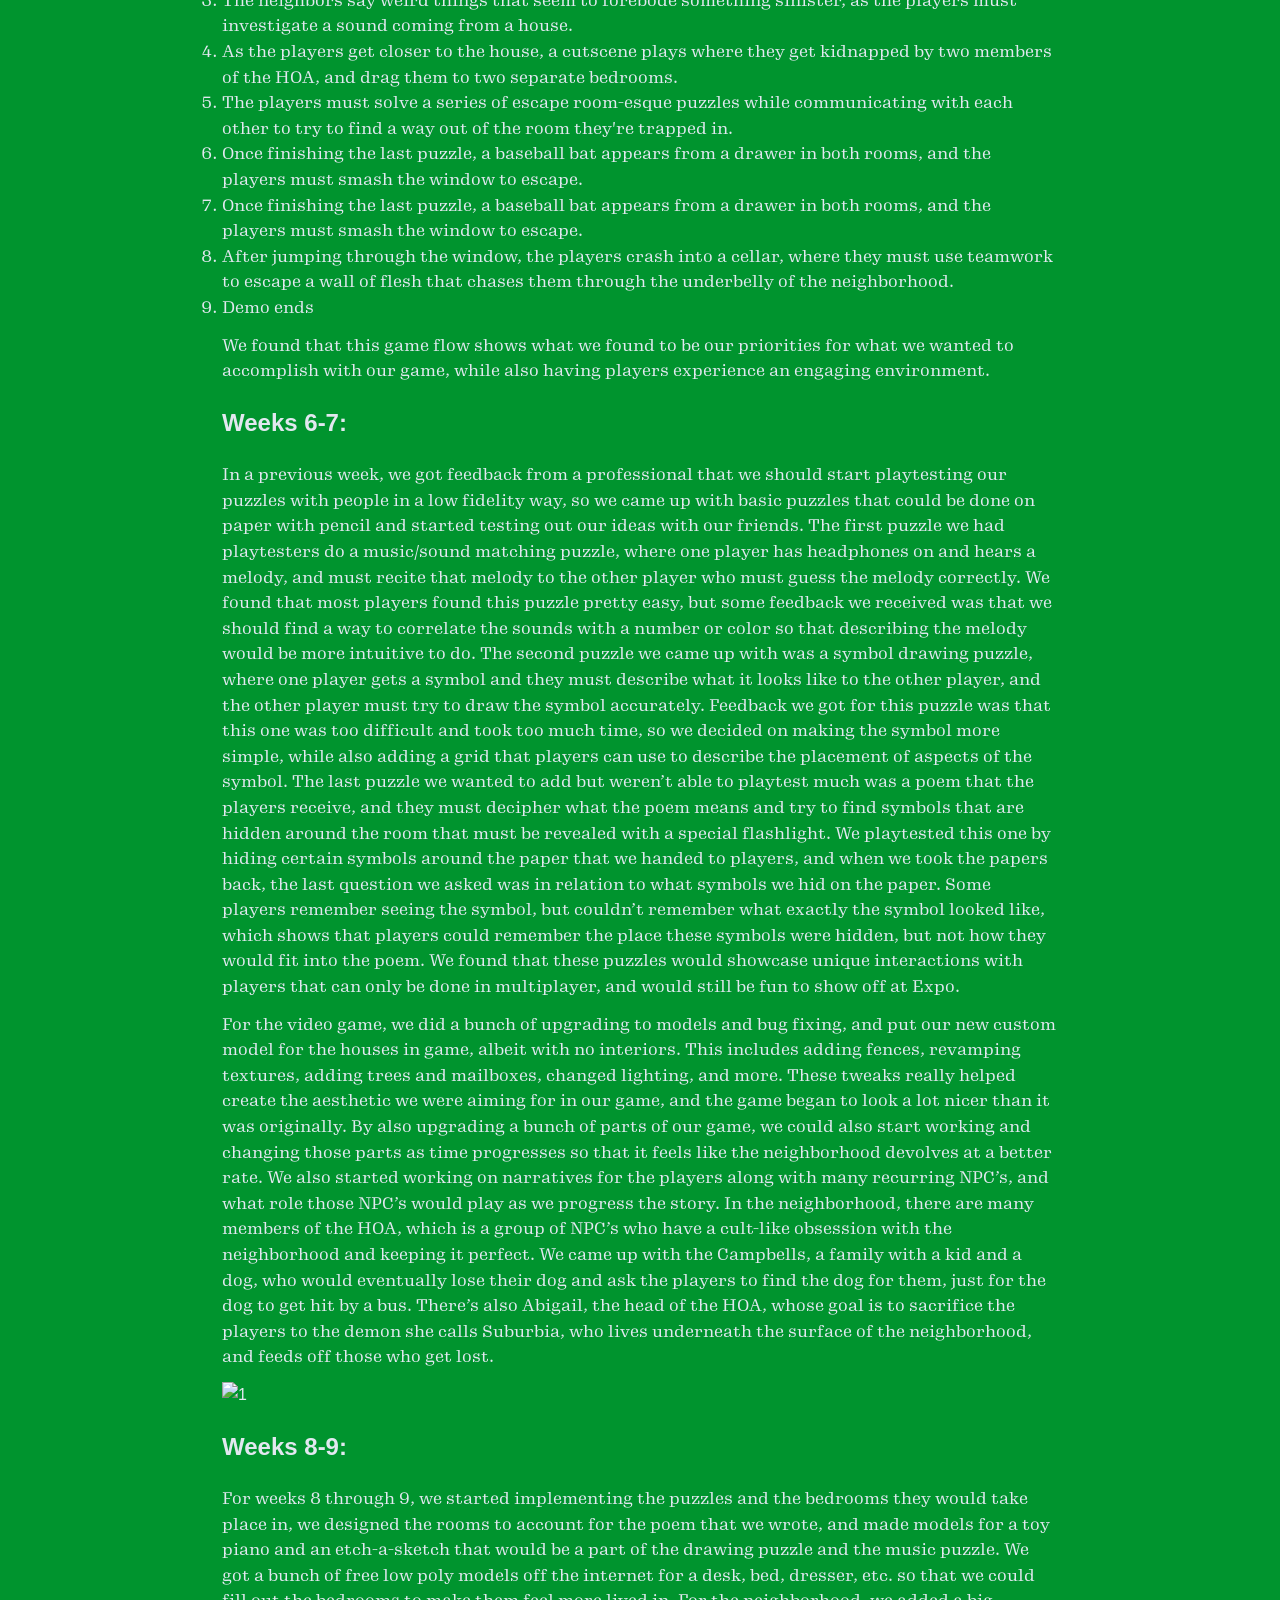
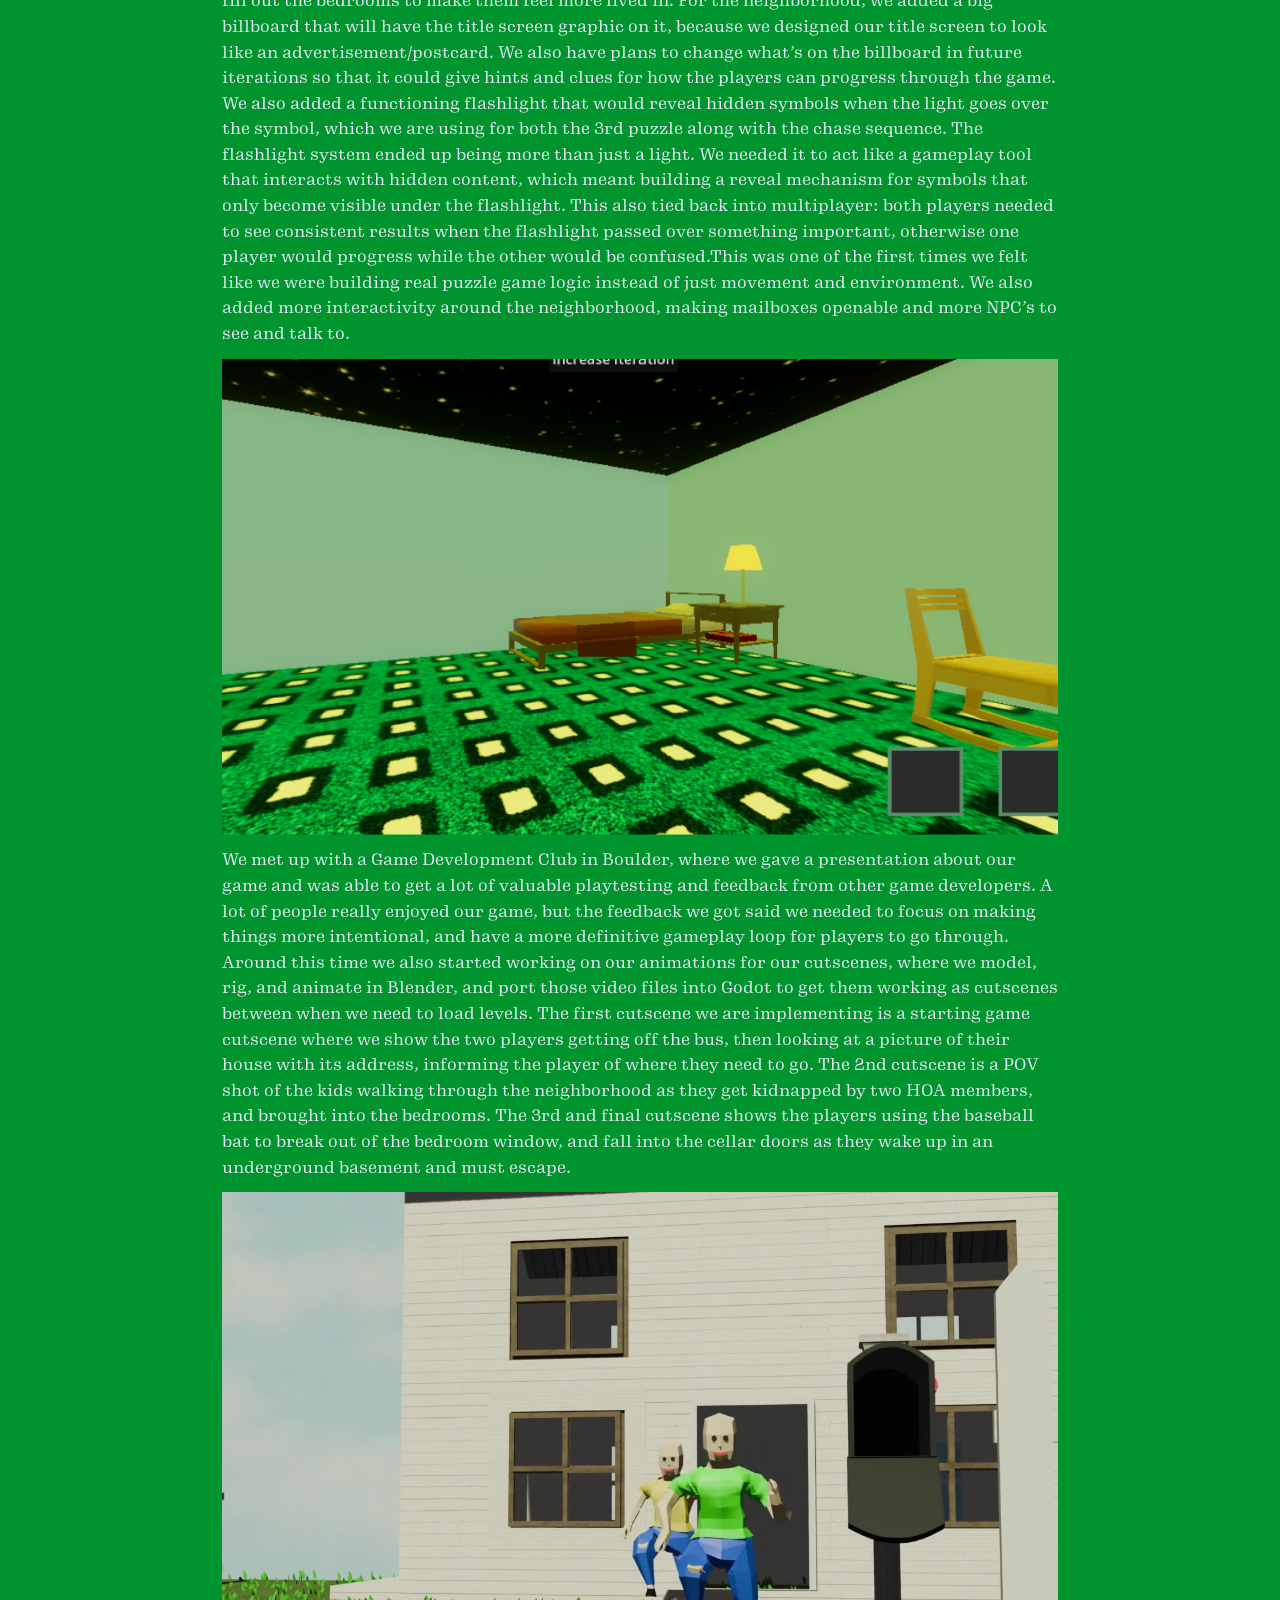
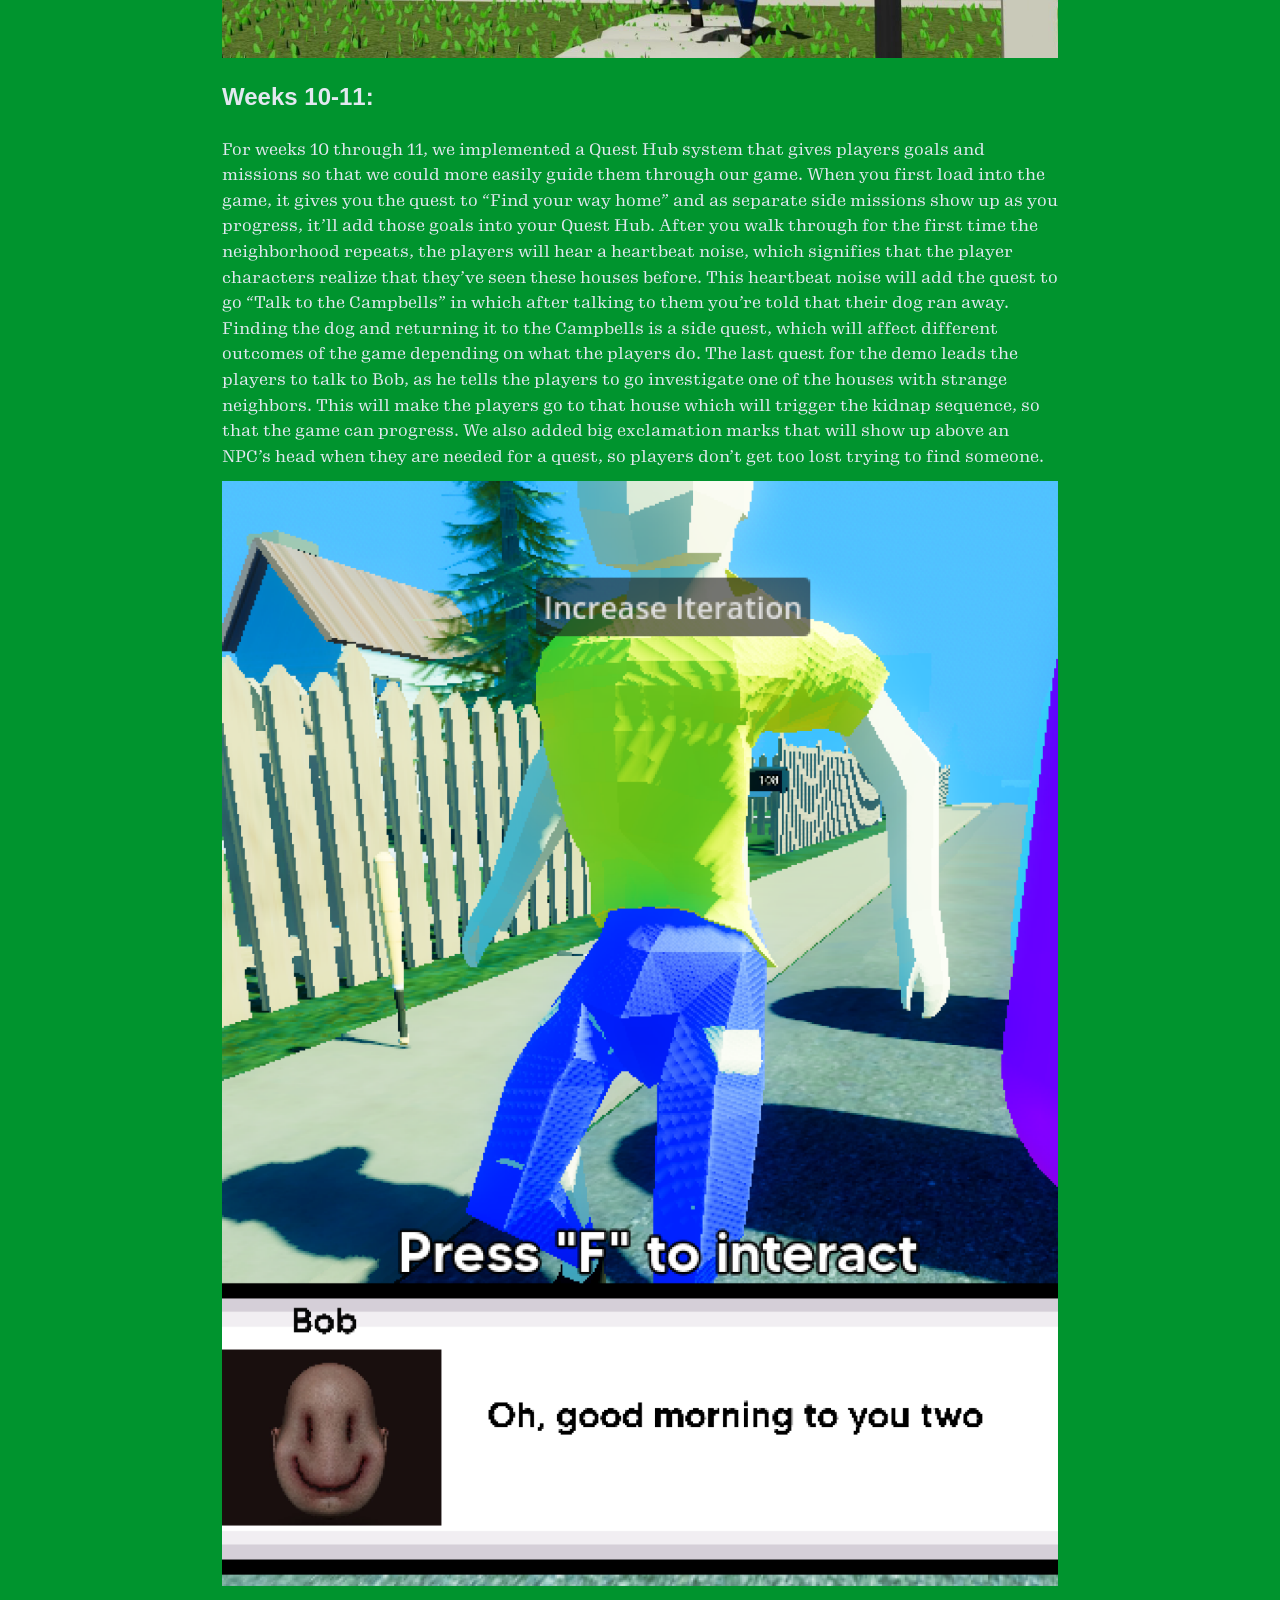
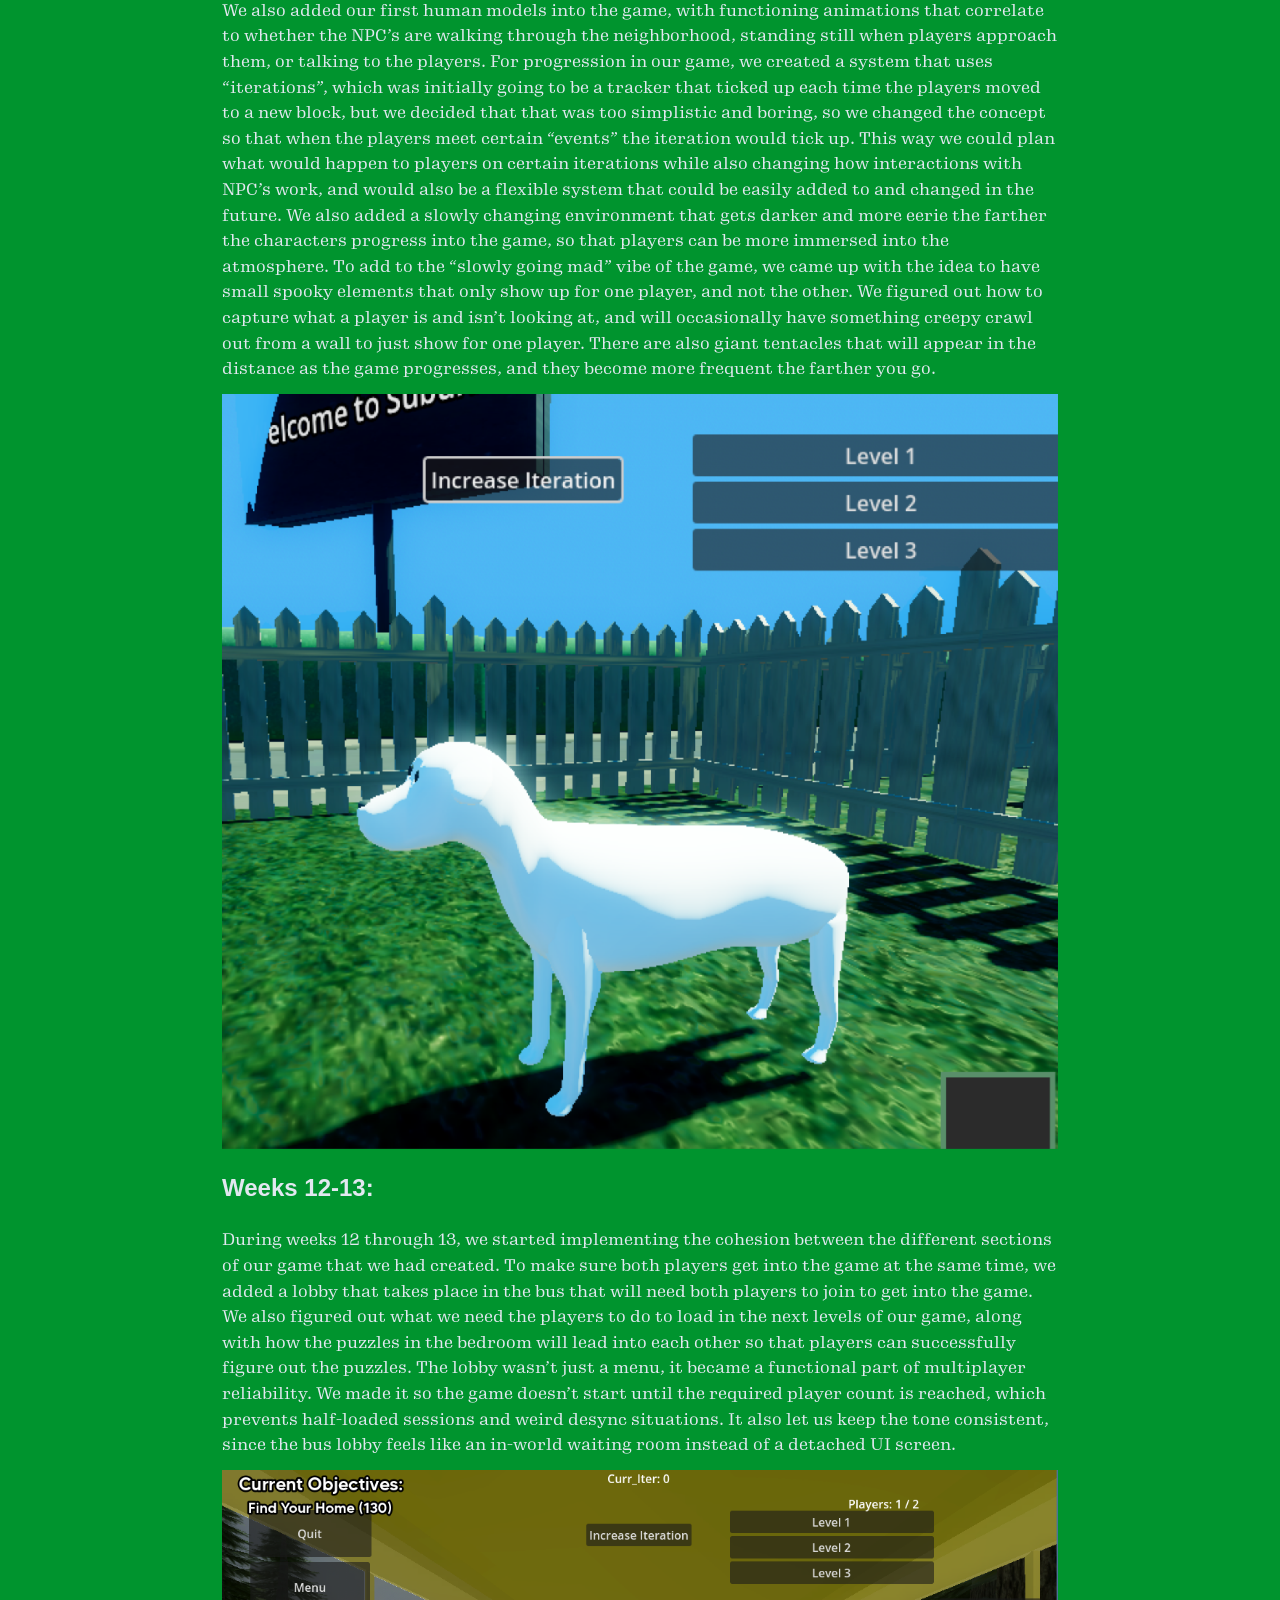
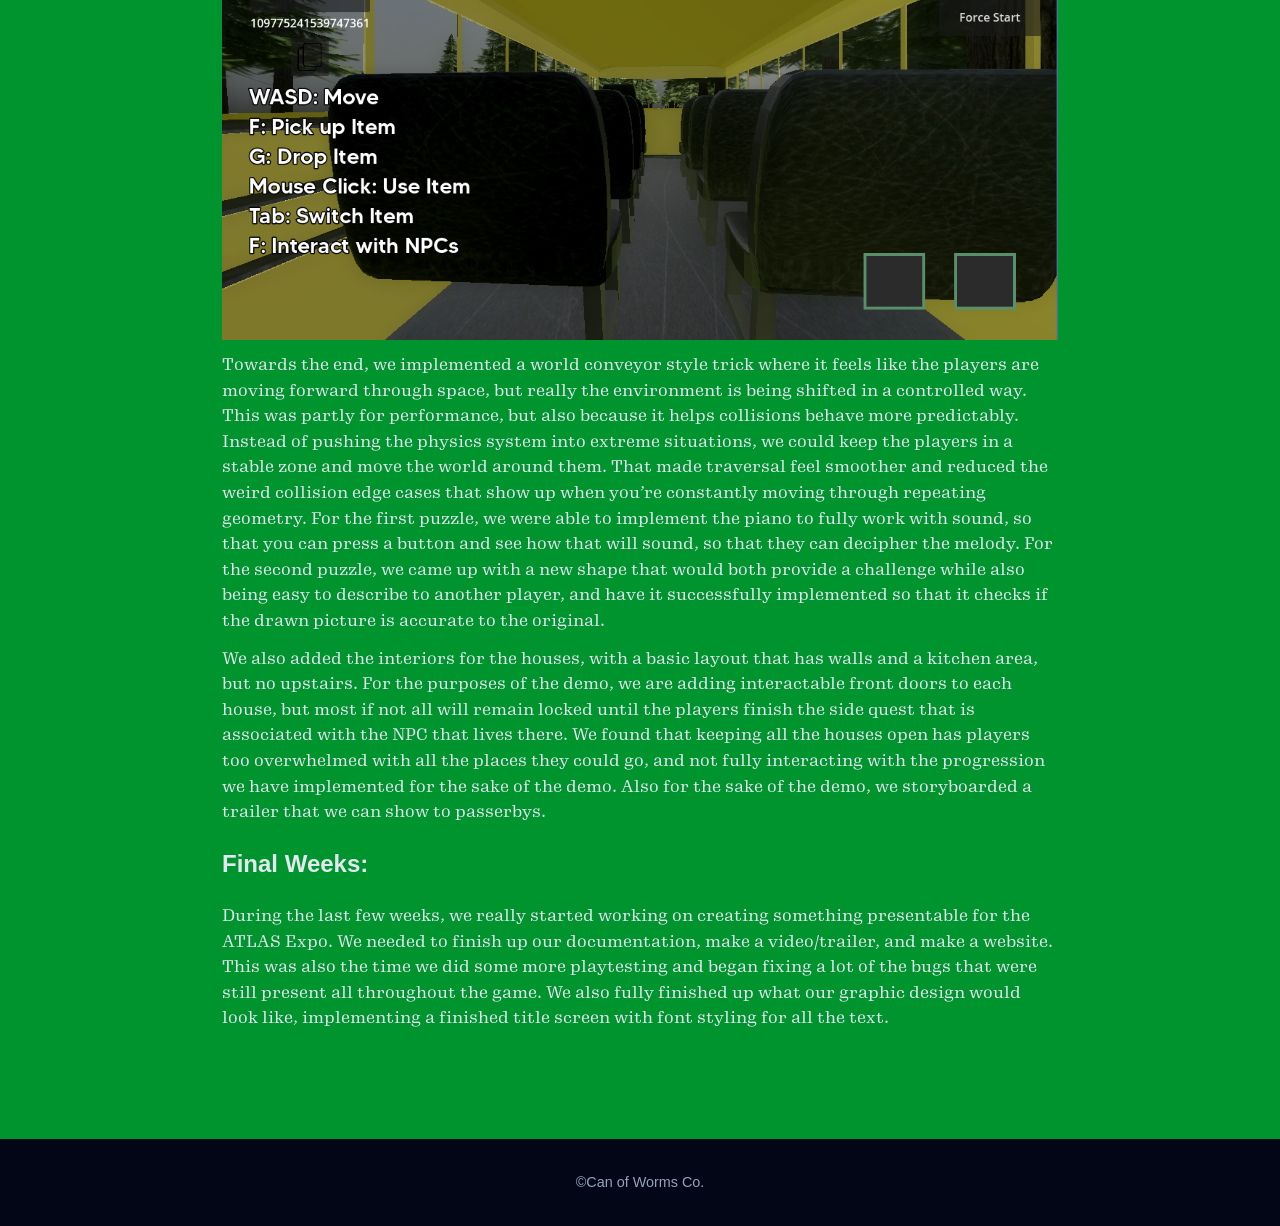
==== commit 2e2c42d9: "looks significantly better" ====
--- a/index.html
+++ b/index.html
@@ -24,9 +24,22 @@
     <!-- Header / Navigation -->
     <header>
         <nav>
-            <h1>Welcome to Suburbia!</h1>
+            <h1><a href="#">Welcome to Suburbia!</a></h1>
             <ul>
-                <li><a href="#about">Documentation</a></li>
+                <li class="dropdown">
+                    <a href="#about" class="dropbtn">Documentation ▾</a>
+                    <div class="dropdown-content">
+                        <a href="#introduction">Introduction</a>
+                        <a href="#rmpp">RMPP</a>
+                        <a href="#weeks2">Weeks 1–3</a>
+                        <a href="#weeks4">Weeks 4–5</a>
+                        <a href="#weeks6">Weeks 6–7</a>
+                        <a href="#weeks8">Weeks 8–9</a>
+                        <a href="#weeks10">Weeks 10–11</a>
+                        <a href="#weeks12">Weeks 12–13</a>
+                        <a href="#final">Final Weeks</a>
+    </div>
+</li>
             </ul>
         </nav>
     </header>
@@ -92,7 +105,7 @@
             way home after being dropped off in a mysterious neighborhood that seems
             to never end.
         </p>
-        <h3>Introduction:</h3>
+        <h3 id="introduction">Introduction:</h3>
         <p>
             When our group first came together to create our capstone project for 
             Research Methods and Professional Practice (RMPP), we wanted to make a 
@@ -111,7 +124,7 @@
             and the unique experience that that can provide, along with letting us formulate 
             certain events and situations that we can put our players into.
         </p>
-        <h3>RMPP:</h3>
+        <h3 id="rmpp">RMPP:</h3>
         <p>
             Throughout our semester of RMPP, we ran feasibility tests to see whether or not 
             our idea was feasible enough to work on until completion, we interviewed experts 
@@ -140,7 +153,7 @@
             sure items weren’t just local props, but actually worked in multiplayer.
         </p>
         <img src="Welcome to Suburbia Documentation_Timeline/images/image12.png" alt="1">
-        <h3>Weeks 2-3:</h3>
+        <h3 id="weeks2">Weeks 1-3:</h3>
         <p>
             We dived head first into the Spring semester, making sure we were on track and each 
             week actively contributing to our capstone project and having frequent meetings to 
@@ -173,7 +186,8 @@
             the neighborhood block to look, and how we can design it so that it seems like it 
             seamlessly repeats.
         </p>
-        <h3>Weeks 4-5:</h3>
+        <img src="Welcome to Suburbia Documentation_Timeline/images/image13.png" alt="1">
+        <h3 id="weeks4">Weeks 4-5:</h3>
         <p>
             During weeks 4-5, we fully figured out the scale that we wanted the neighborhood to look 
             like, while also adding fog to create an atmosphere that fits the aesthetic that we wanted. 
@@ -204,6 +218,7 @@
             let us not have to create a huge number of blocks that would slow down our computers and 
             would be bad for optimization for our game.
         </p>
+        <img src="Welcome to Suburbia Documentation_Timeline/images/image10.png" alt="1">
         <p>
             For the sake of our capstone and the Atlas Expo, we had to figure out what we wanted the 
             core game loop to look like for our project, and we decided on creating a demo that would 
@@ -255,7 +270,7 @@
                 wanted to accomplish with our game, while also having players experience an engaging environment.
             </p>
         </p>
-        <h3>Weeks 6-7:</h3>
+        <h3 id="weeks6">Weeks 6-7:</h3>
         <p>
             In a previous week, we got feedback from a professional that we should start playtesting our 
             puzzles with people in a low fidelity way, so we came up with basic puzzles that could be 
@@ -296,7 +311,8 @@
             demon she calls Suburbia, who lives underneath the surface of the neighborhood, and feeds off those 
             who get lost. 
         </p>
-        <h3>Weeks 8-9:</h3>
+        <img src="Welcome to Suburbia Documentation_Timeline/images/image19.png" alt="1">
+        <h3 id="weeks8">Weeks 8-9:</h3>
         <p>
             For weeks 8 through 9, we started implementing the puzzles and the bedrooms they would take place in, 
             we designed the rooms to account for the poem that we wrote, and made models for a toy piano and an 
@@ -315,6 +331,7 @@
             we felt like we were building real puzzle game logic instead of just movement and environment. We also 
             added more interactivity around the neighborhood, making mailboxes openable and more NPC’s to see and talk to.
         </p>
+        <img src="Welcome to Suburbia Documentation_Timeline/images/image36.png" alt="1">
         <p>
             We met up with a Game Development Club in Boulder, where we gave a presentation about our game and was able 
             to get a lot of valuable playtesting and feedback from other game developers. A lot of people really enjoyed 
@@ -328,7 +345,8 @@
             The 3rd and final cutscene shows the players using the baseball bat to break out of the bedroom window, and 
             fall into the cellar doors as they wake up in an underground basement and must escape. 
         </p>
-        <h3>Weeks 10-11:</h3>
+        <img src="Welcome to Suburbia Documentation_Timeline/images/image29.png" alt="1">
+        <h3 id="weeks10">Weeks 10-11:</h3>
         <p>
             For weeks 10 through 11, we implemented a Quest Hub system that gives players goals and missions so that we 
             could more easily guide them through our game. When you first load into the game, it gives you the quest to 
@@ -343,6 +361,7 @@
             progress. We also added big exclamation marks that will show up above an NPC’s head when they are needed for 
             a quest, so players don’t get too lost trying to find someone.
         </p>
+        <img src="Welcome to Suburbia Documentation_Timeline/images/image4.png" alt="1">
         <p>
             We also added our first human models into the game, with functioning animations that correlate to whether 
             the NPC’s are walking through the neighborhood, standing still when players approach them, or talking to the 
@@ -359,7 +378,8 @@
             giant tentacles that will appear in the distance as the game progresses, and they become more frequent the 
             farther you go.
         </p>
-        <h3>Weeks 12-13:</h3>
+        <img src="Welcome to Suburbia Documentation_Timeline/images/image52.png" alt="1">
+        <h3 id="weeks12">Weeks 12-13:</h3>
         <p>
             During weeks 12 through 13, we started implementing the cohesion between the different sections of our game 
             that we had created. To make sure both players get into the game at the same time, we added a lobby that takes 
@@ -370,6 +390,7 @@
             player count is reached, which prevents half-loaded sessions and weird desync situations. It also let us keep 
             the tone consistent, since the bus lobby feels like an in-world waiting room instead of a detached UI screen.
         </p>
+        <img src="Welcome to Suburbia Documentation_Timeline/images/image41.png" alt="1">
         <p>
             Towards the end, we implemented a world conveyor style trick where it feels like the players are moving forward 
             through space, but really the environment is being shifted in a controlled way. This was partly for performance, 
@@ -389,7 +410,7 @@
             interacting with the progression we have implemented for the sake of the demo. Also for the sake of the demo, 
             we storyboarded a trailer that we can show to passerbys.
         </p>
-        <h3>Final Weeks:</h3>
+        <h3 id="final">Final Weeks:</h3>
         <p>
             During the last few weeks, we really started working on creating something presentable for the ATLAS Expo. We 
             needed to finish up our documentation, make a video/trailer, and make a website. This was also the time we did 
@@ -401,7 +422,7 @@
 
     <!-- Footer -->
     <footer>
-        <p>Placeholder</p>
+        <p>©Can of Worms Co.</p>
     </footer>
 
     <!-- Scripts -->
--- a/suburbia.css
+++ b/suburbia.css
@@ -17,6 +17,52 @@
     src: url('fonts/GimletDisplay-Bold-Testing.otf') format('opentype');
     font-weight: normal;
     font-style: normal;
+}
+
+/* ===== Documentation Dropdown ===== */
+
+.dropdown {
+    position: relative;
+}
+
+/* Keep nav link styling consistent */
+.dropbtn {
+    color: #e2e8f0;
+    text-decoration: none;
+    font-family: 'Gimlet Bold', Arial, sans-serif;
+}
+
+/* Dropdown menu */
+.dropdown-content {
+    display: none;
+    position: absolute;
+    right: 0; /* aligns to right side of nav */
+    top: 100%;
+    background-color: #1dd2ff; /* matches your header */
+    min-width: 220px;
+    border-radius: 8px;
+    overflow: hidden;
+    z-index: 1000;
+}
+
+/* Dropdown links */
+.dropdown-content a {
+    display: block;
+    padding: 0.75rem 1rem;
+    color: #020617;
+    text-decoration: none;
+    font-family: 'Gimlet', Arial, sans-serif;
+}
+
+/* Hover effect */
+.dropdown-content a:hover {
+    background-color: #0f6c83; /* matches your cards */
+    color: #ffffff;
+}
+
+/* Show dropdown on hover */
+.dropdown:hover .dropdown-content {
+    display: block;
 }
 
 body {
@@ -201,6 +247,7 @@
     margin-top: 1.25rem;
     margin-bottom: 1.25rem;
     font-size: 1.5rem;
+    scroll-margin-top: 80px;
 }
 
 #about li {
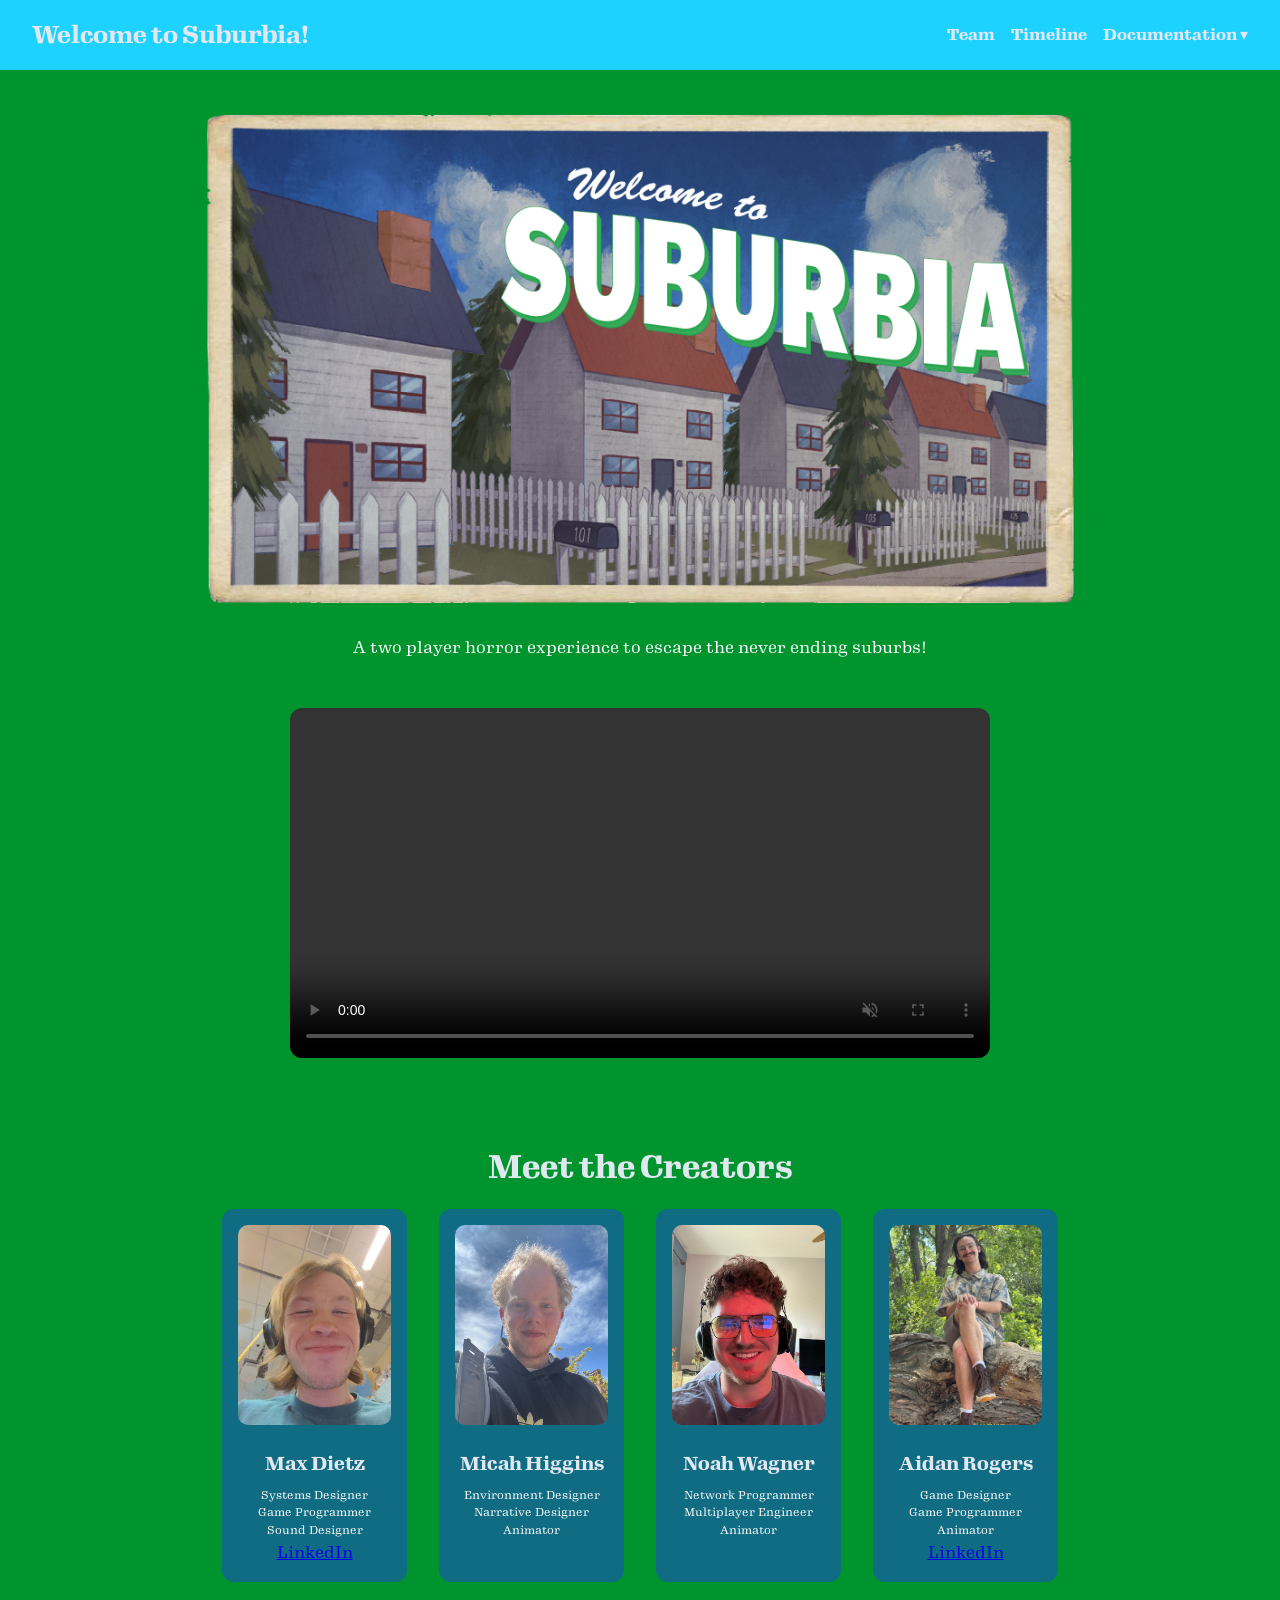
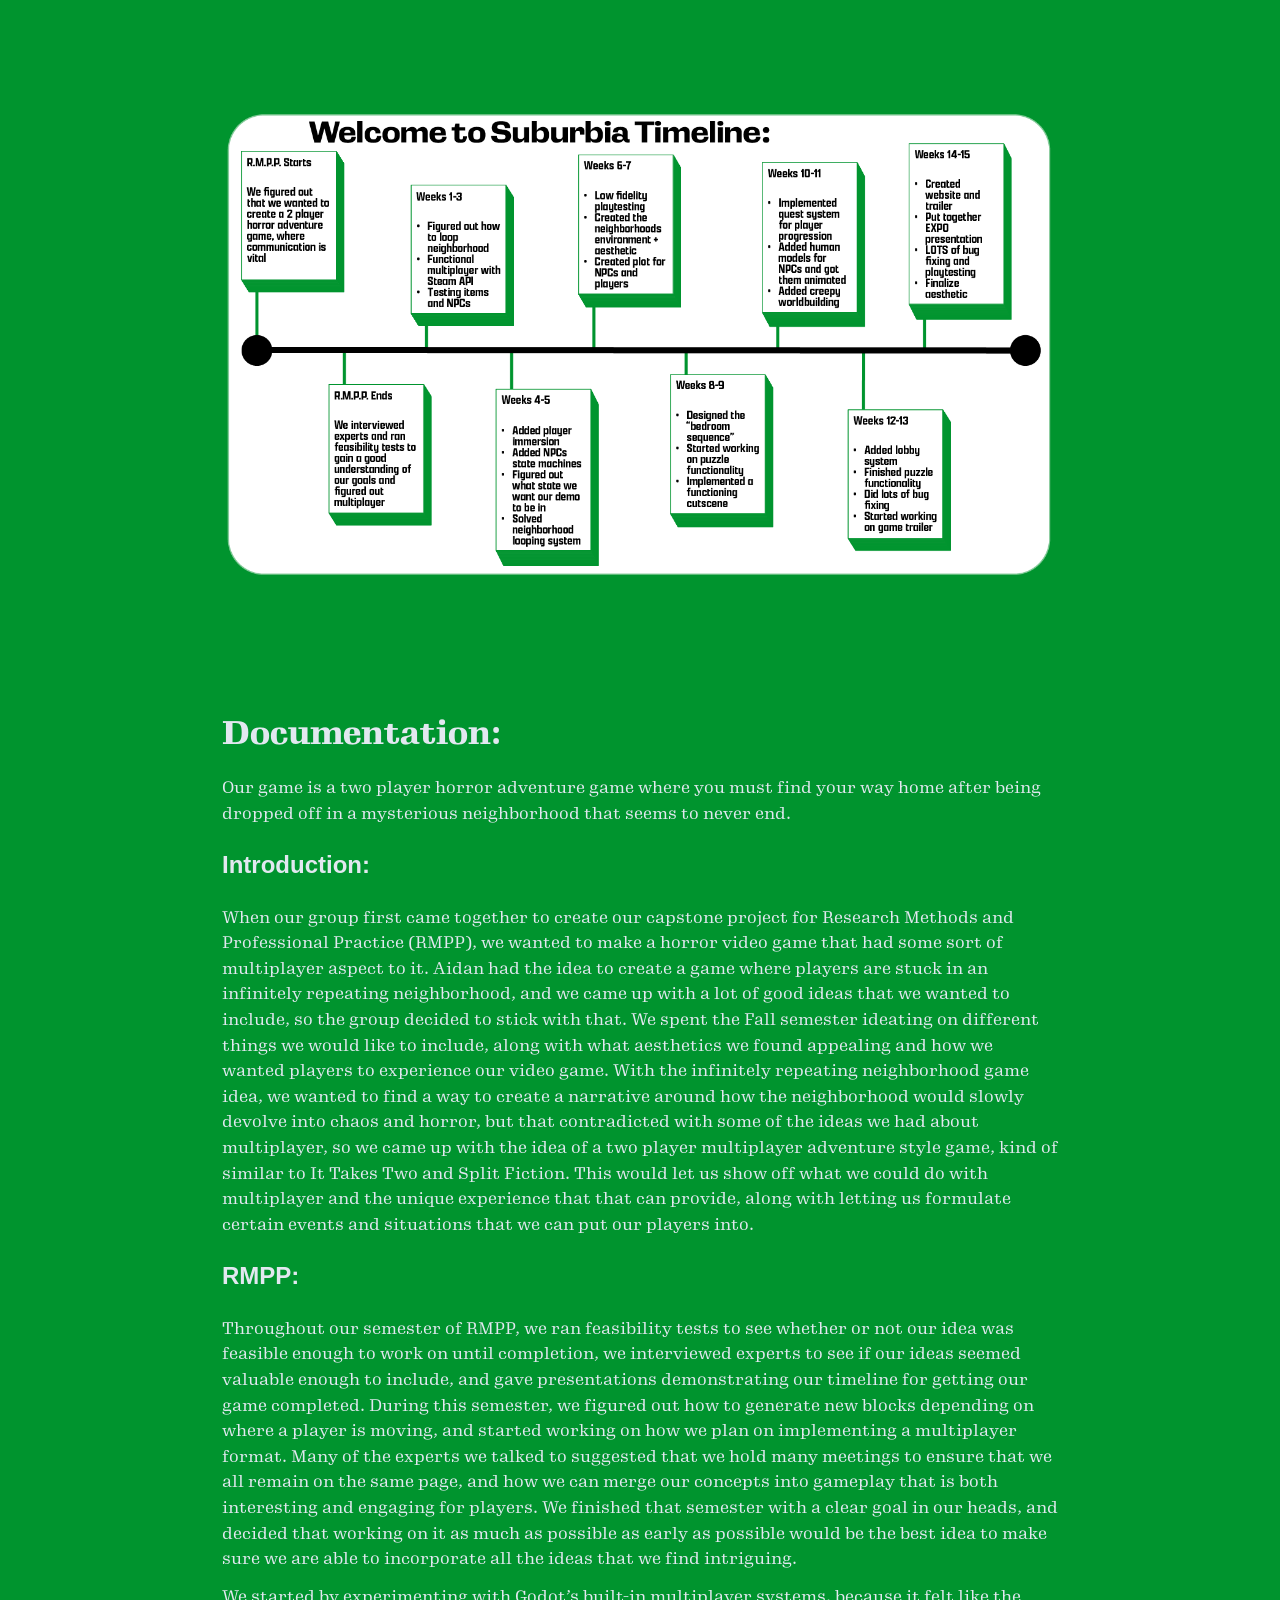
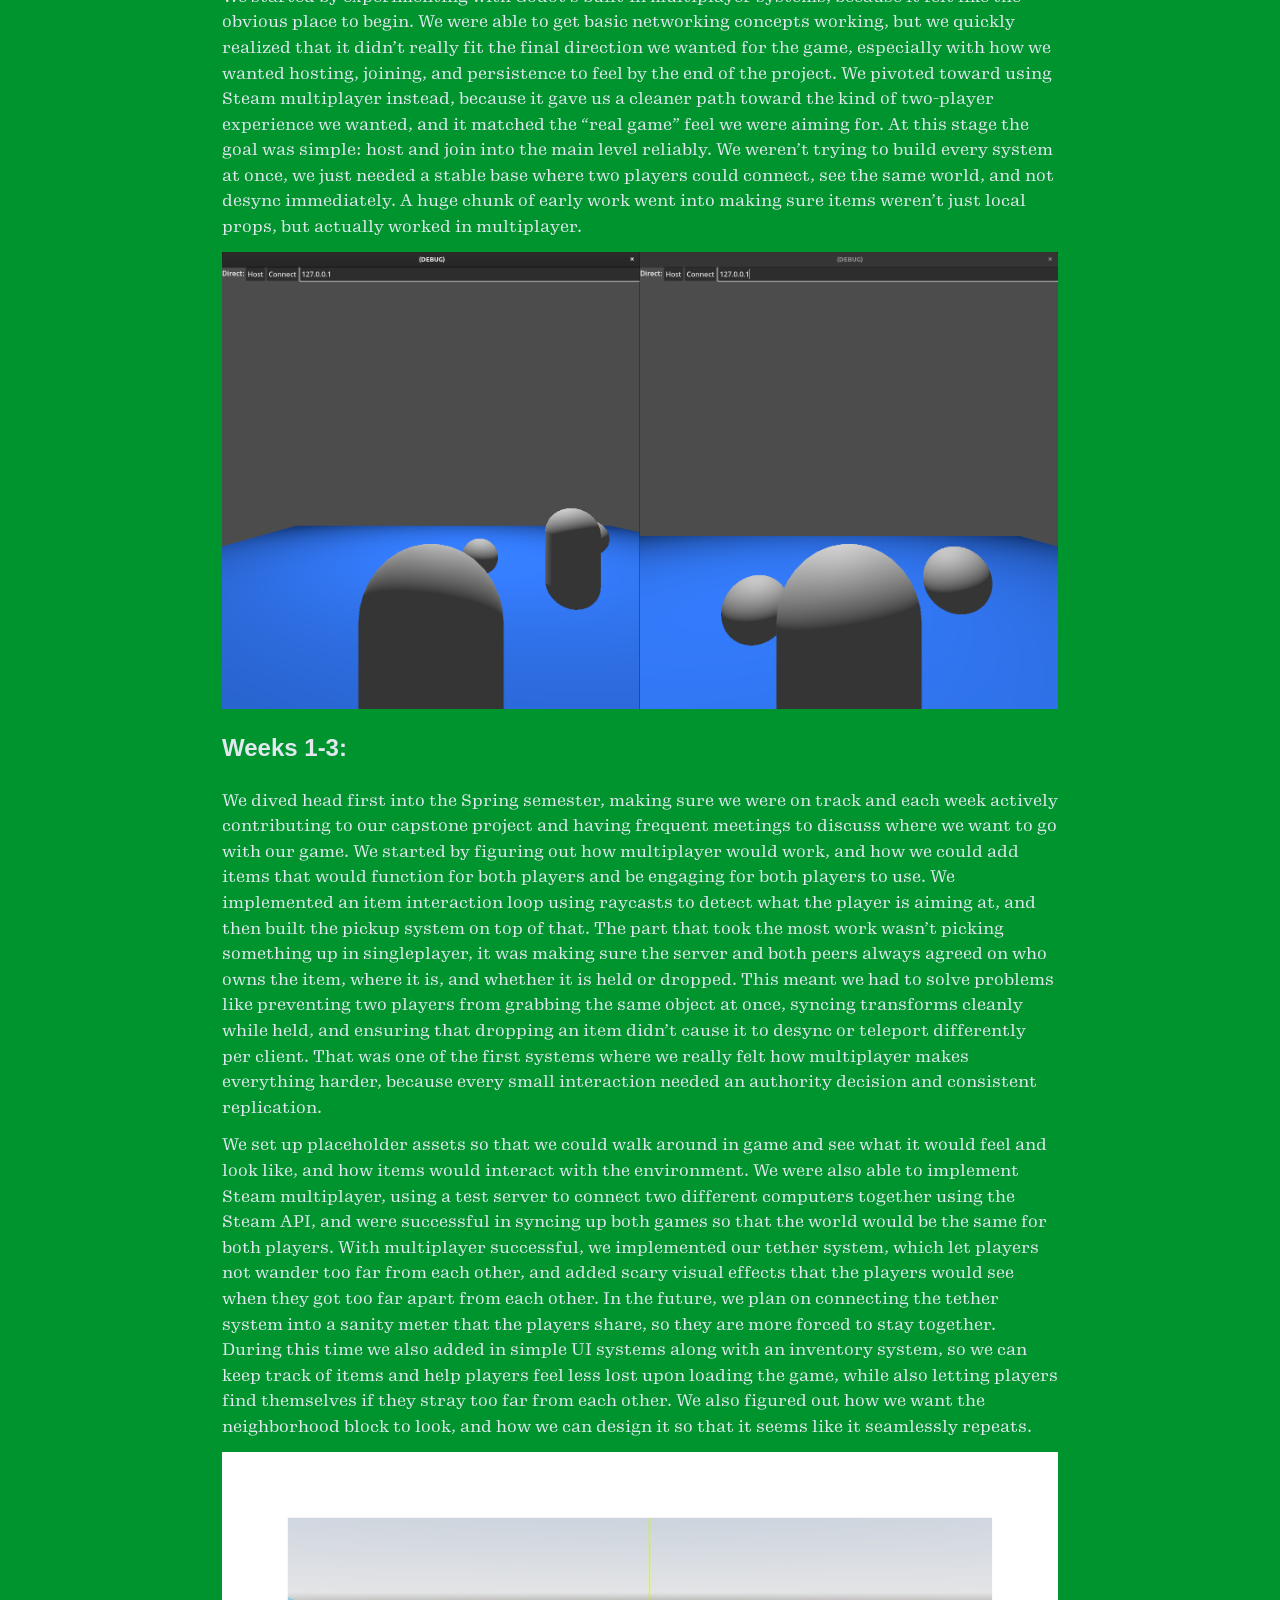
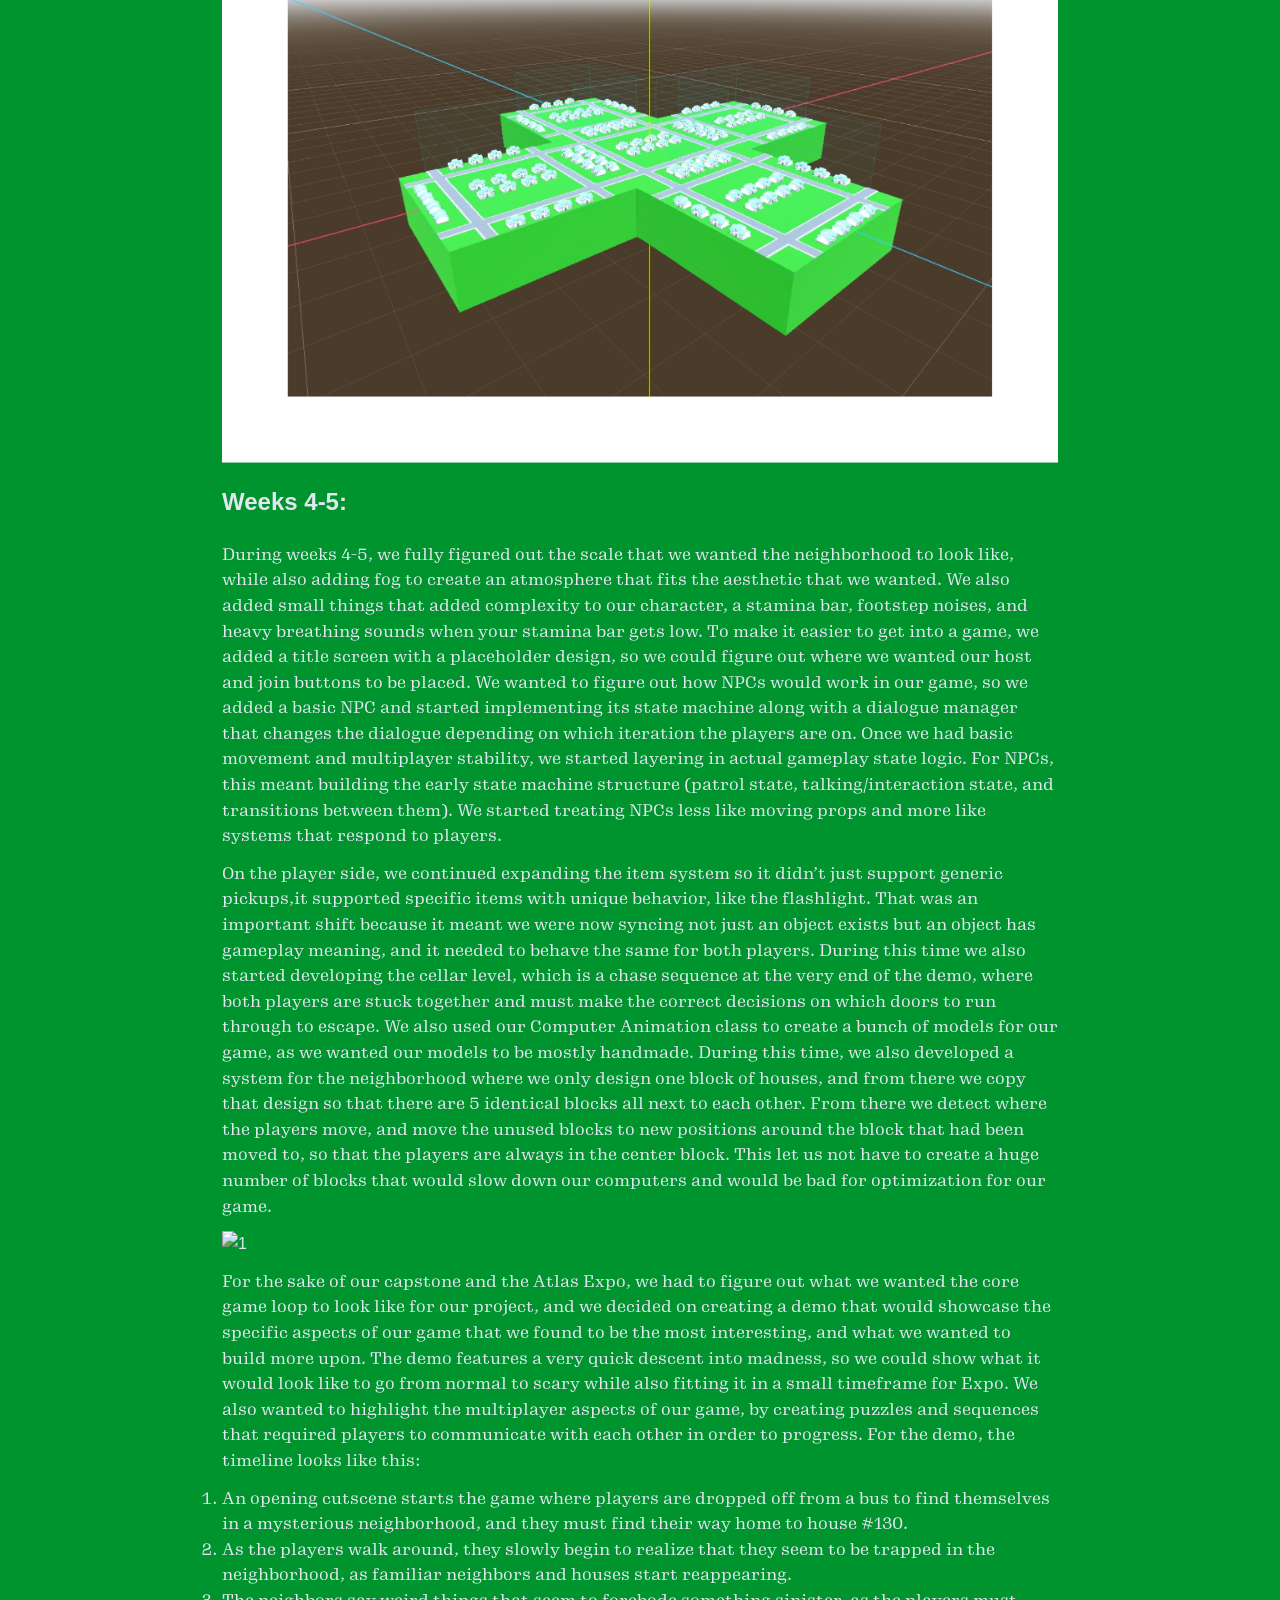
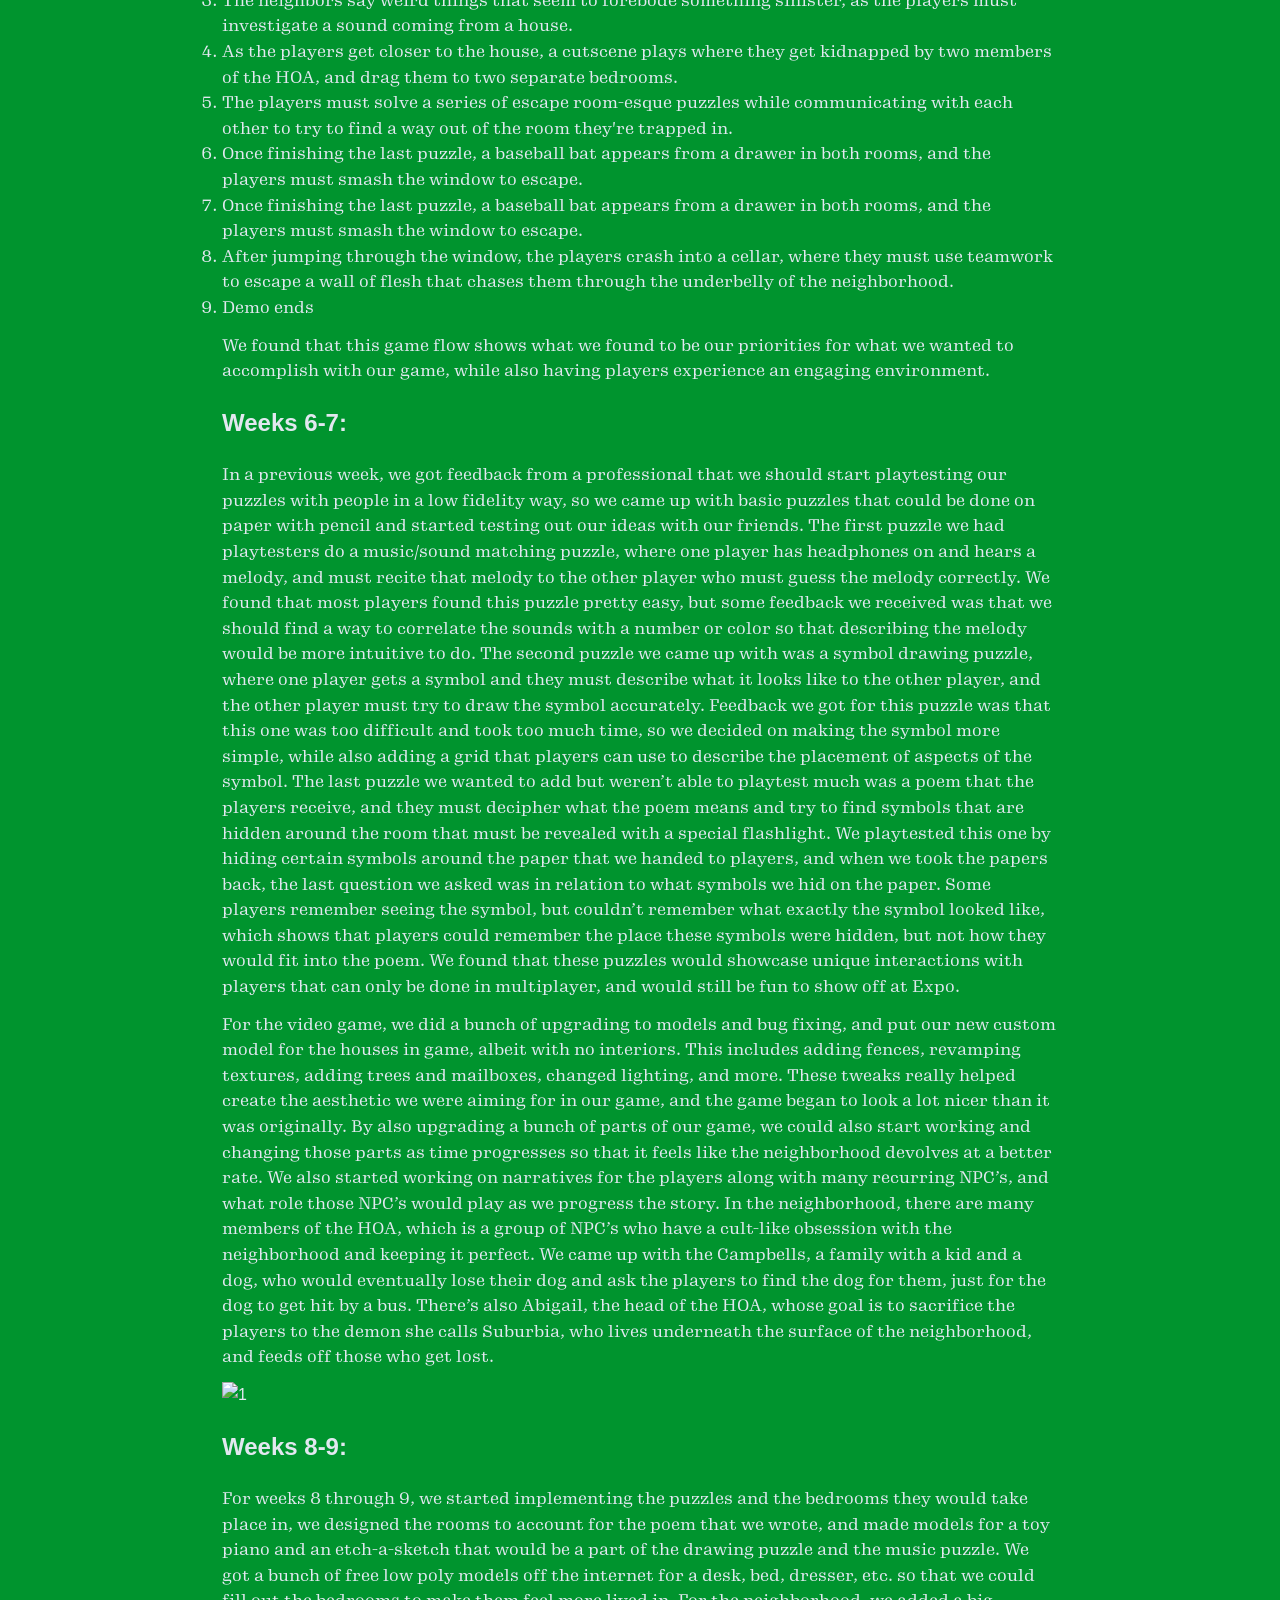
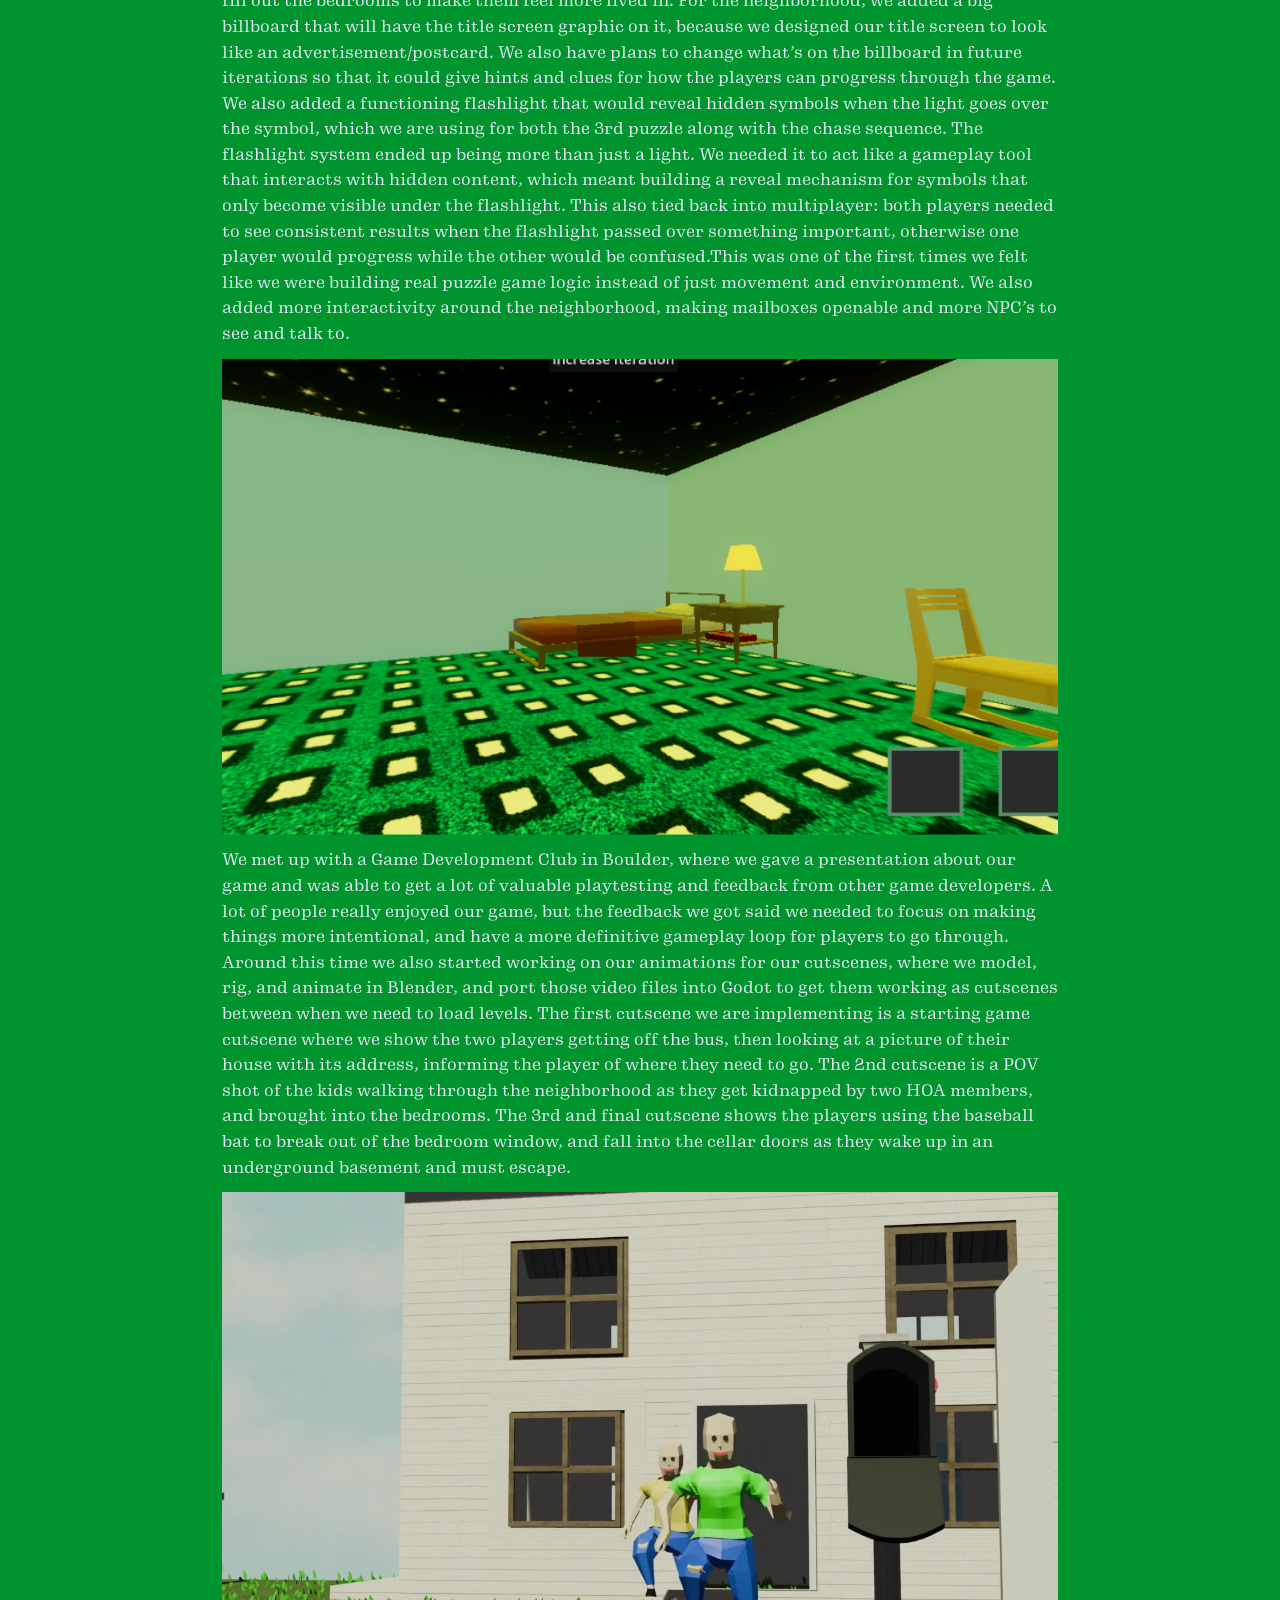
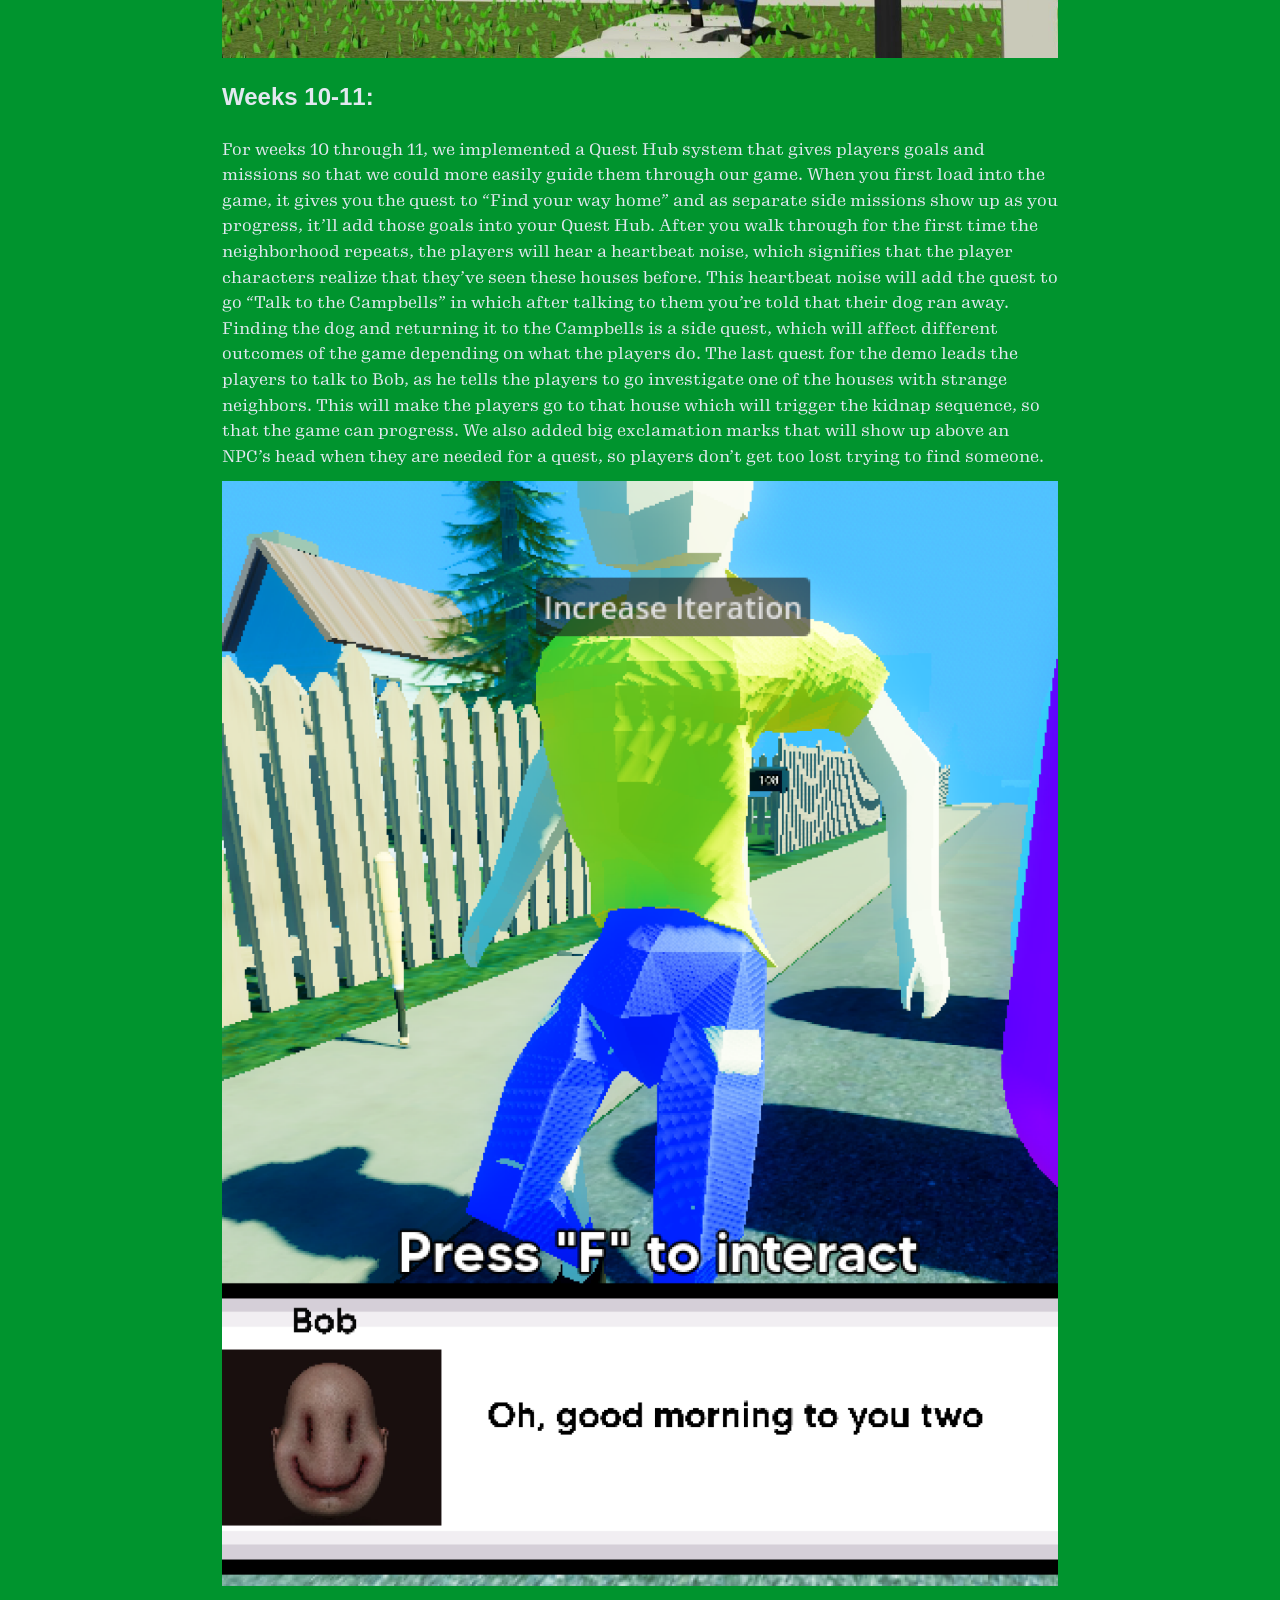
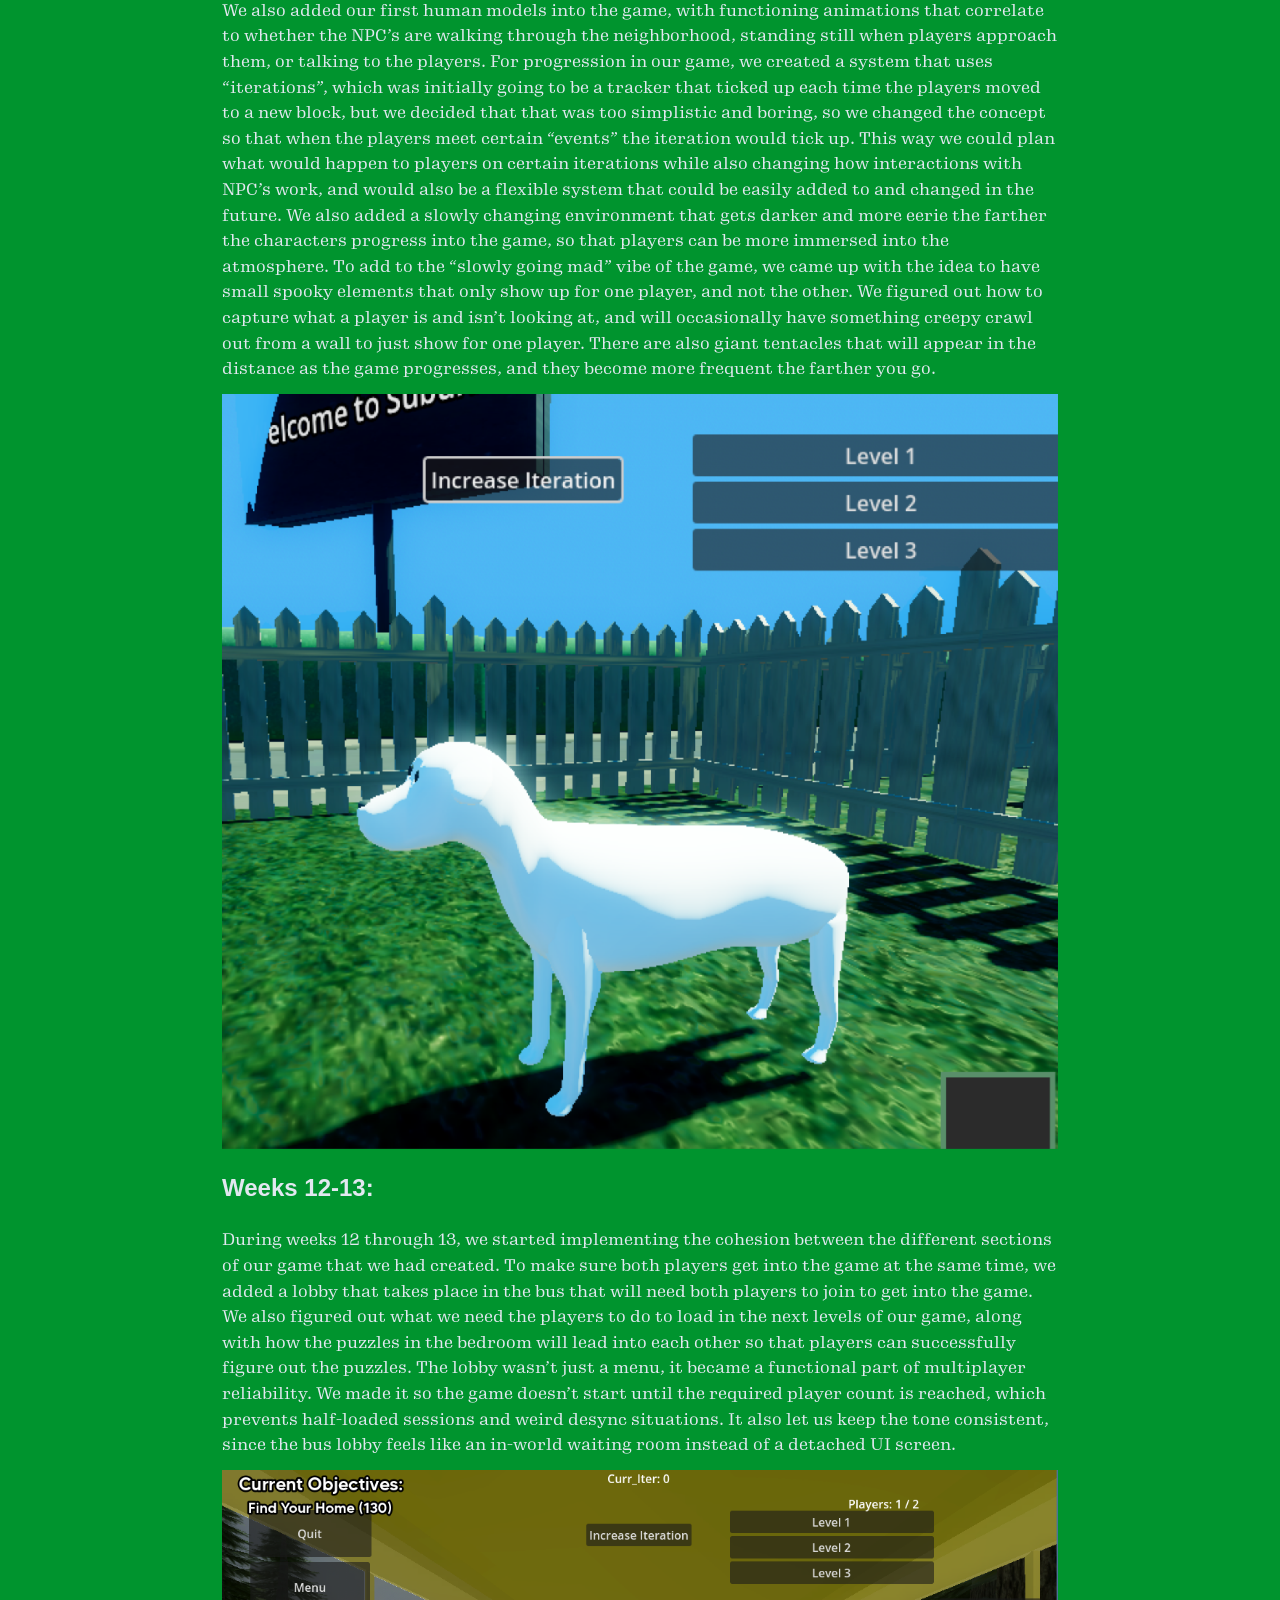
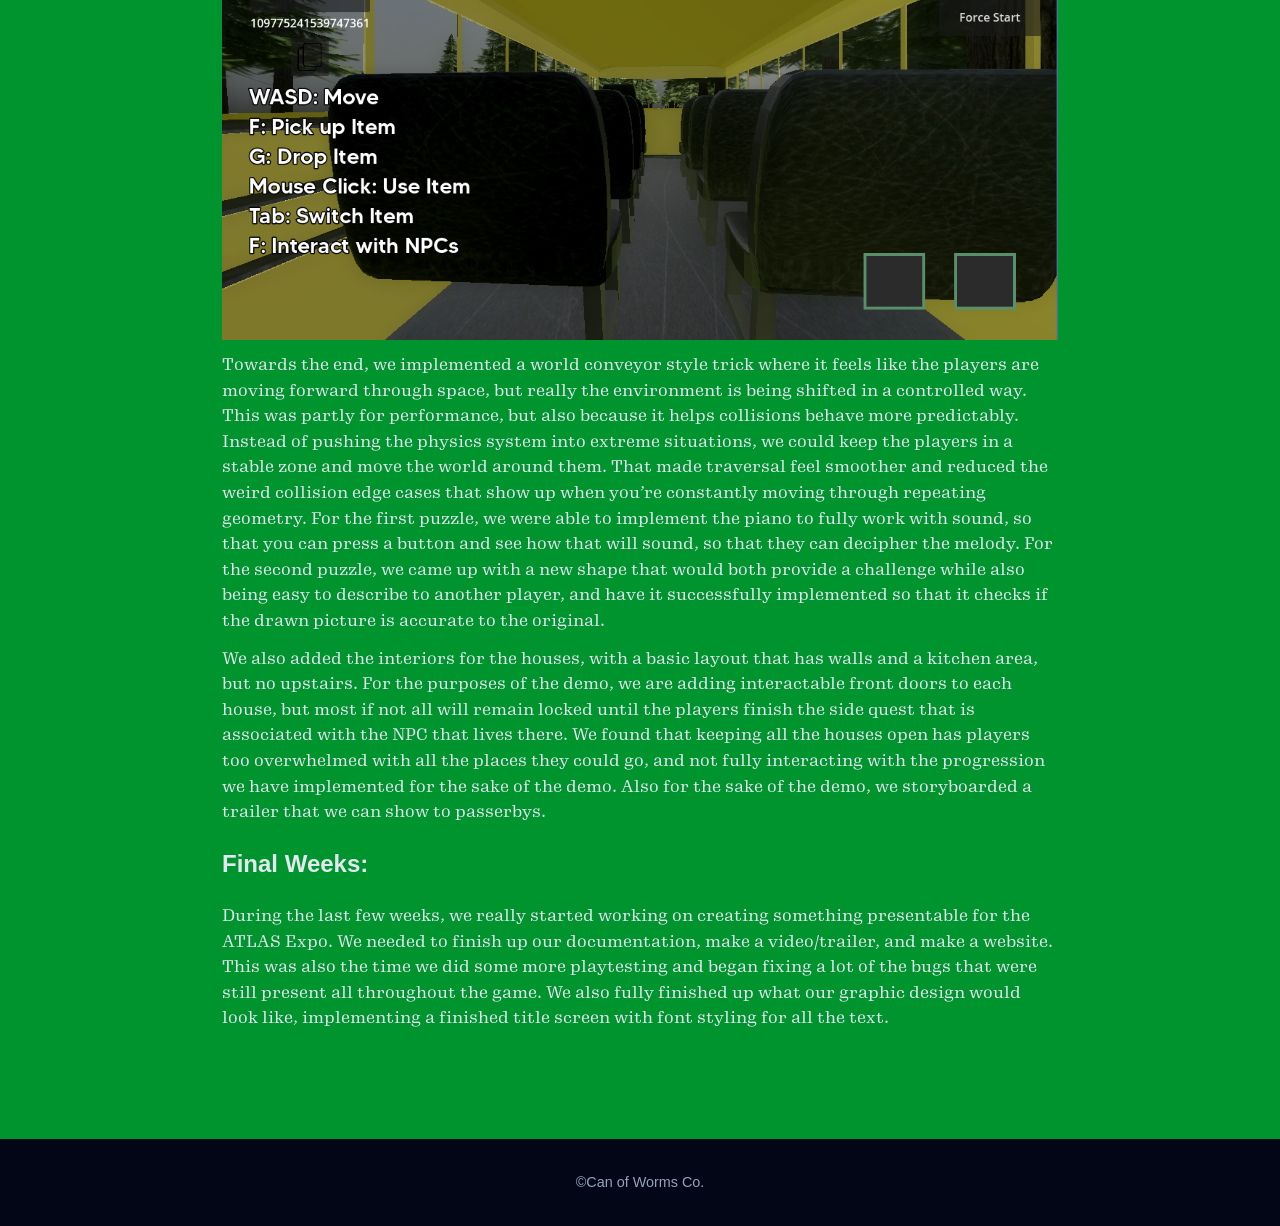
==== commit b704f251: "fuckkkkkk" ====
--- a/index.html
+++ b/index.html
@@ -26,6 +26,8 @@
         <nav>
             <h1><a href="#">Welcome to Suburbia!</a></h1>
             <ul>
+                <li><a href="#team">Team</a></li>
+                <li><a href="#timeline">Timeline</a></li>
                 <li class="dropdown">
                     <a href="#about" class="dropbtn">Documentation ▾</a>
                     <div class="dropdown-content">
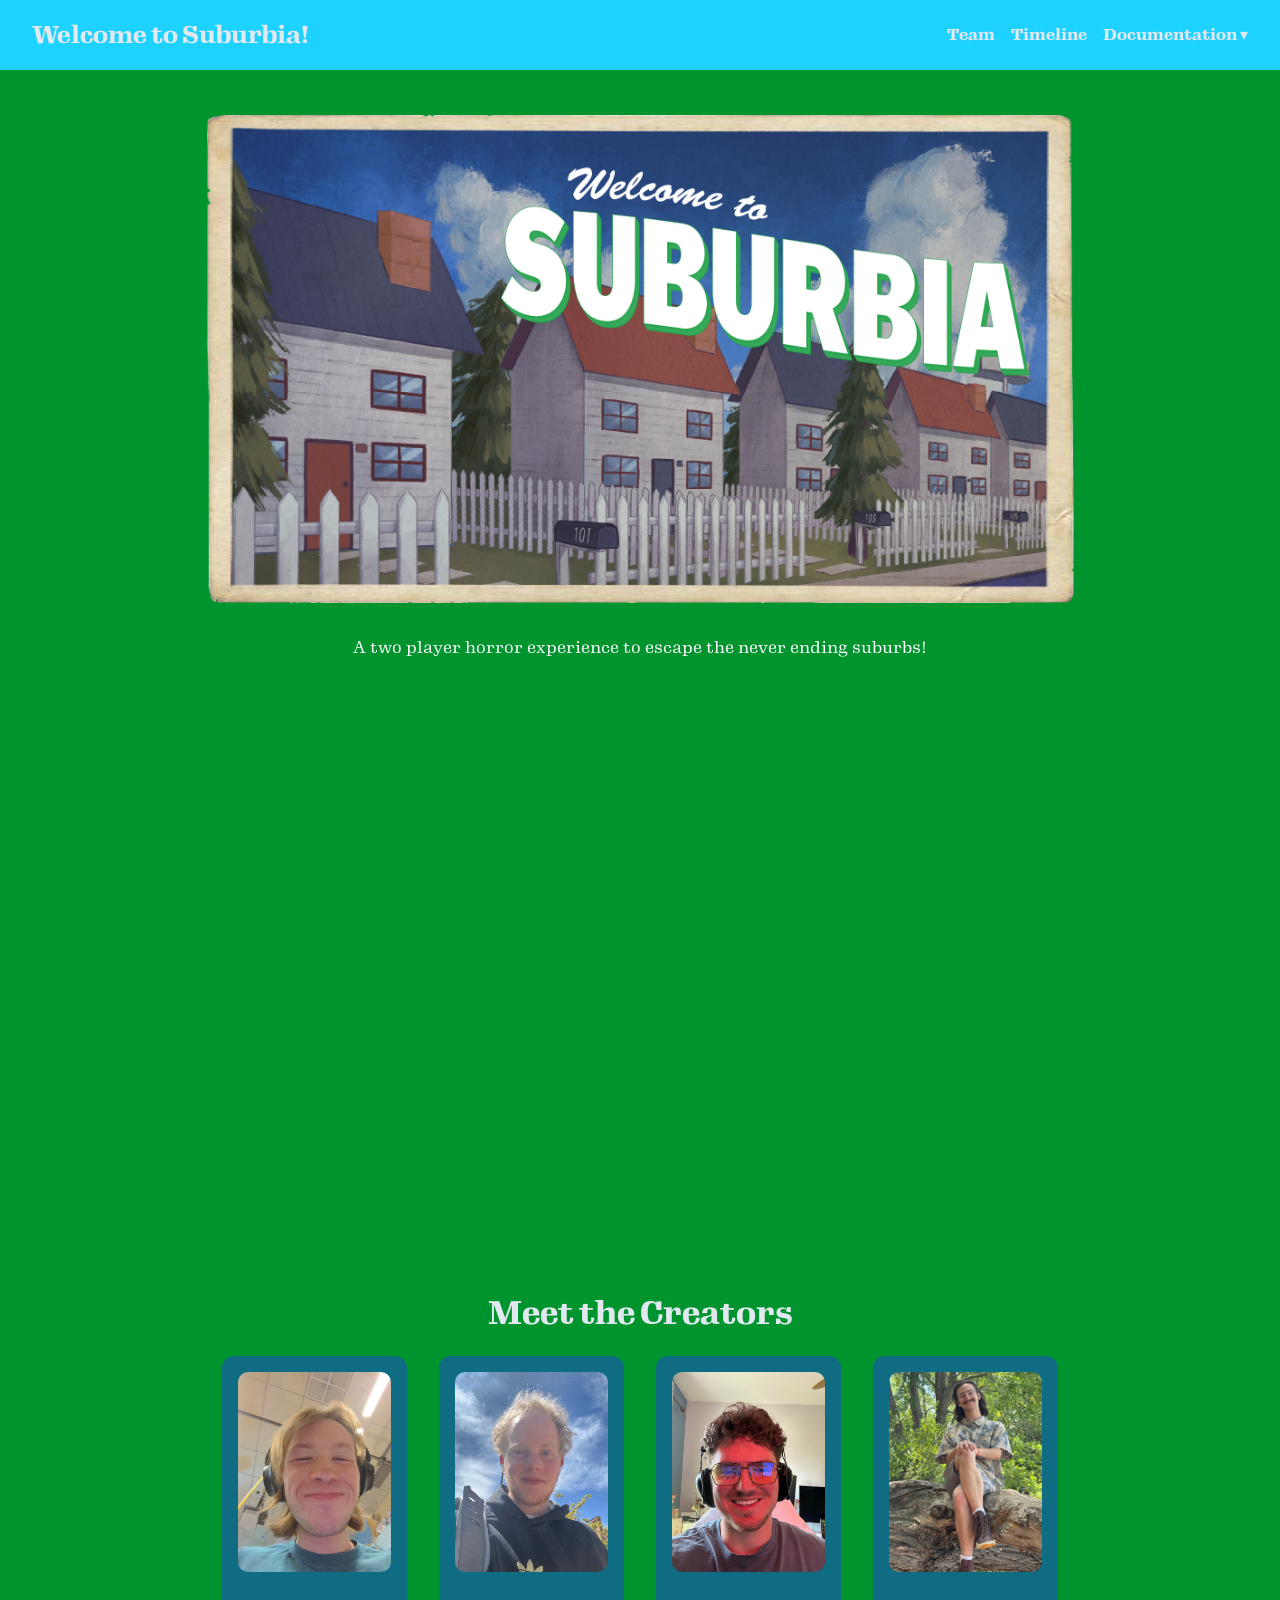
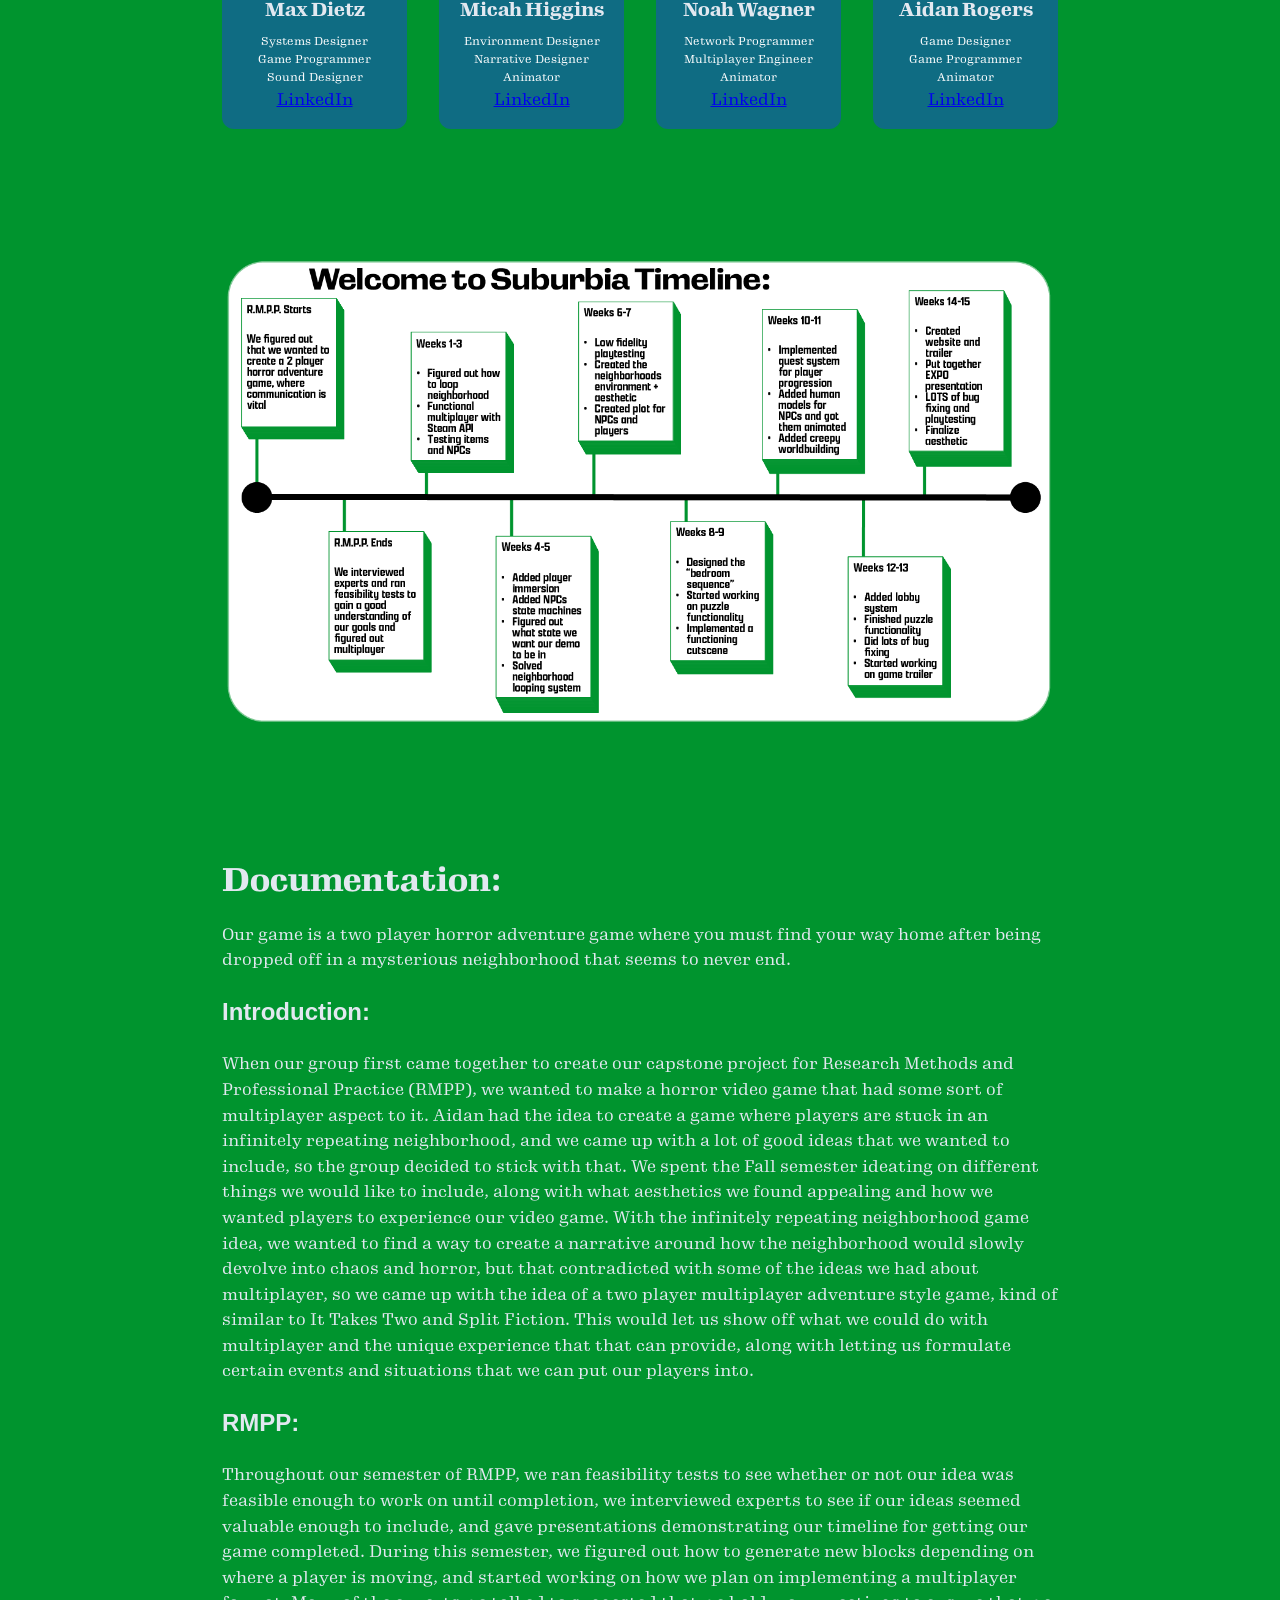
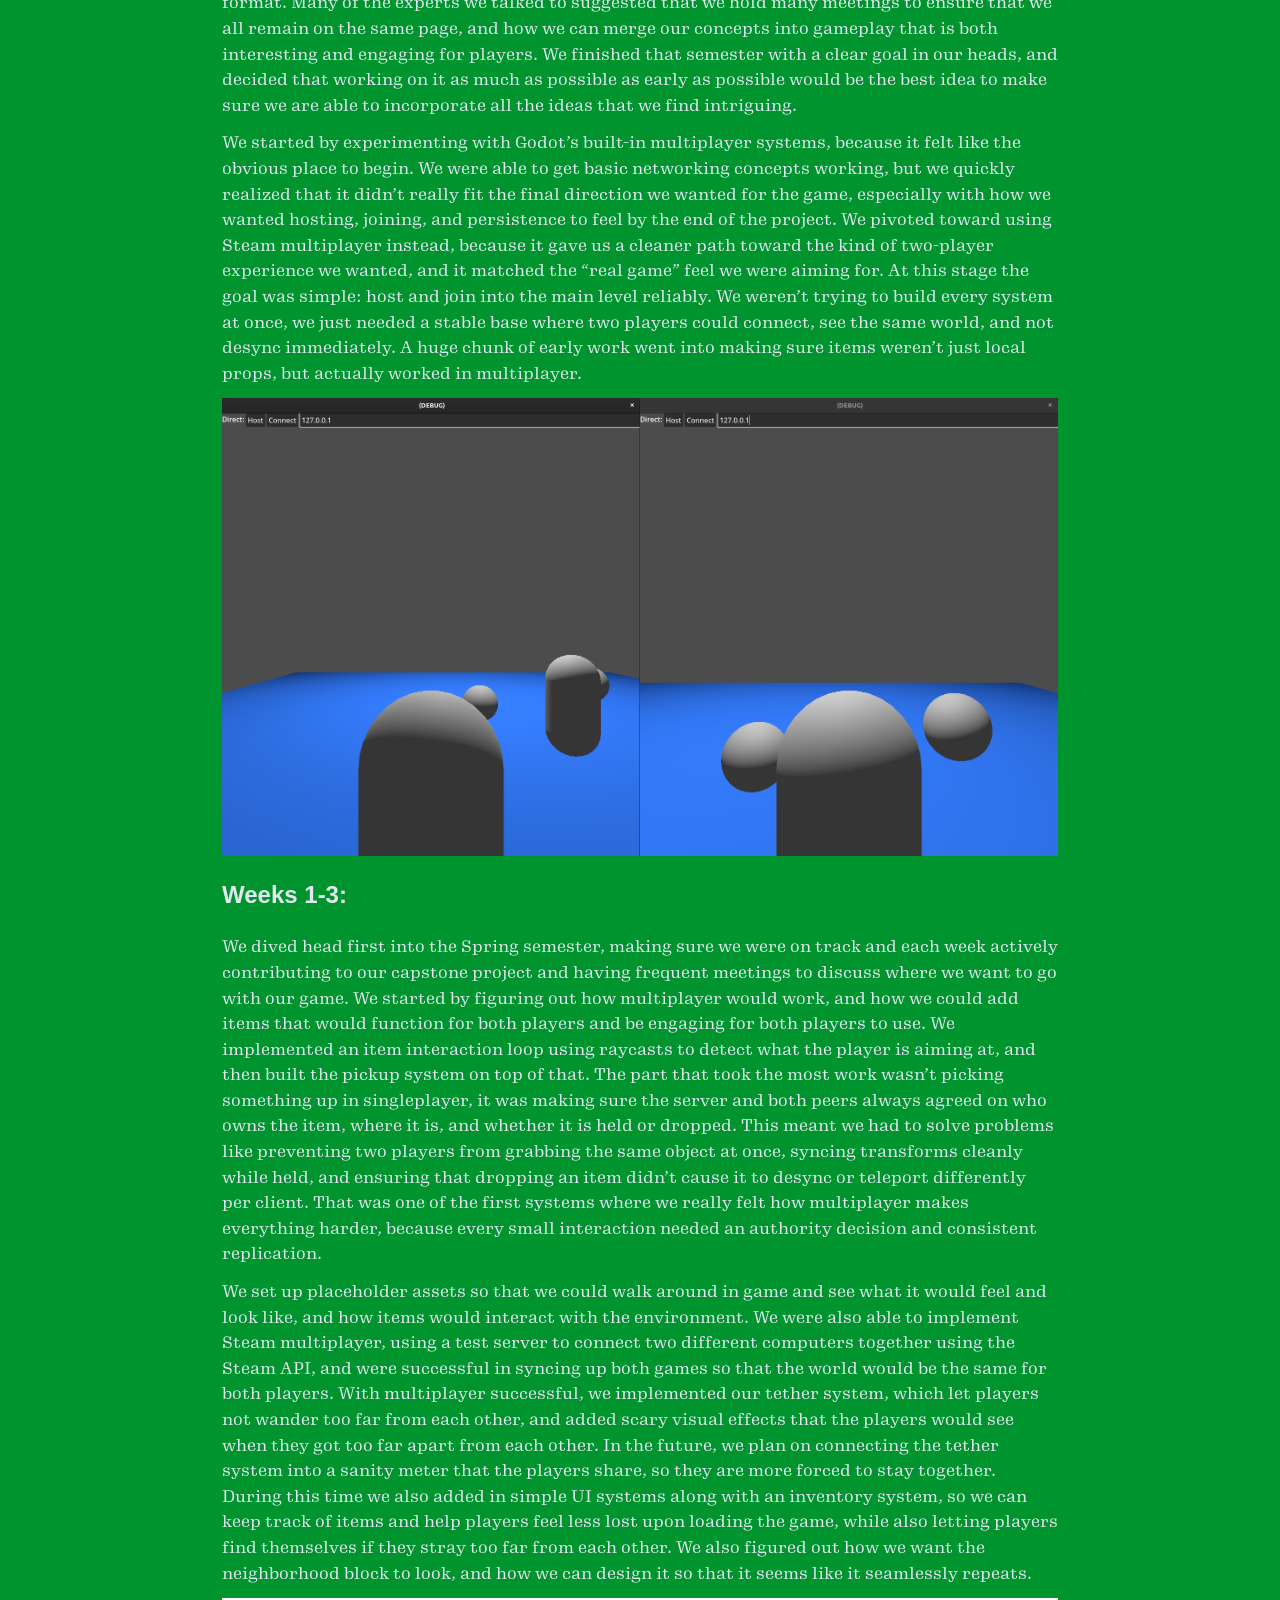
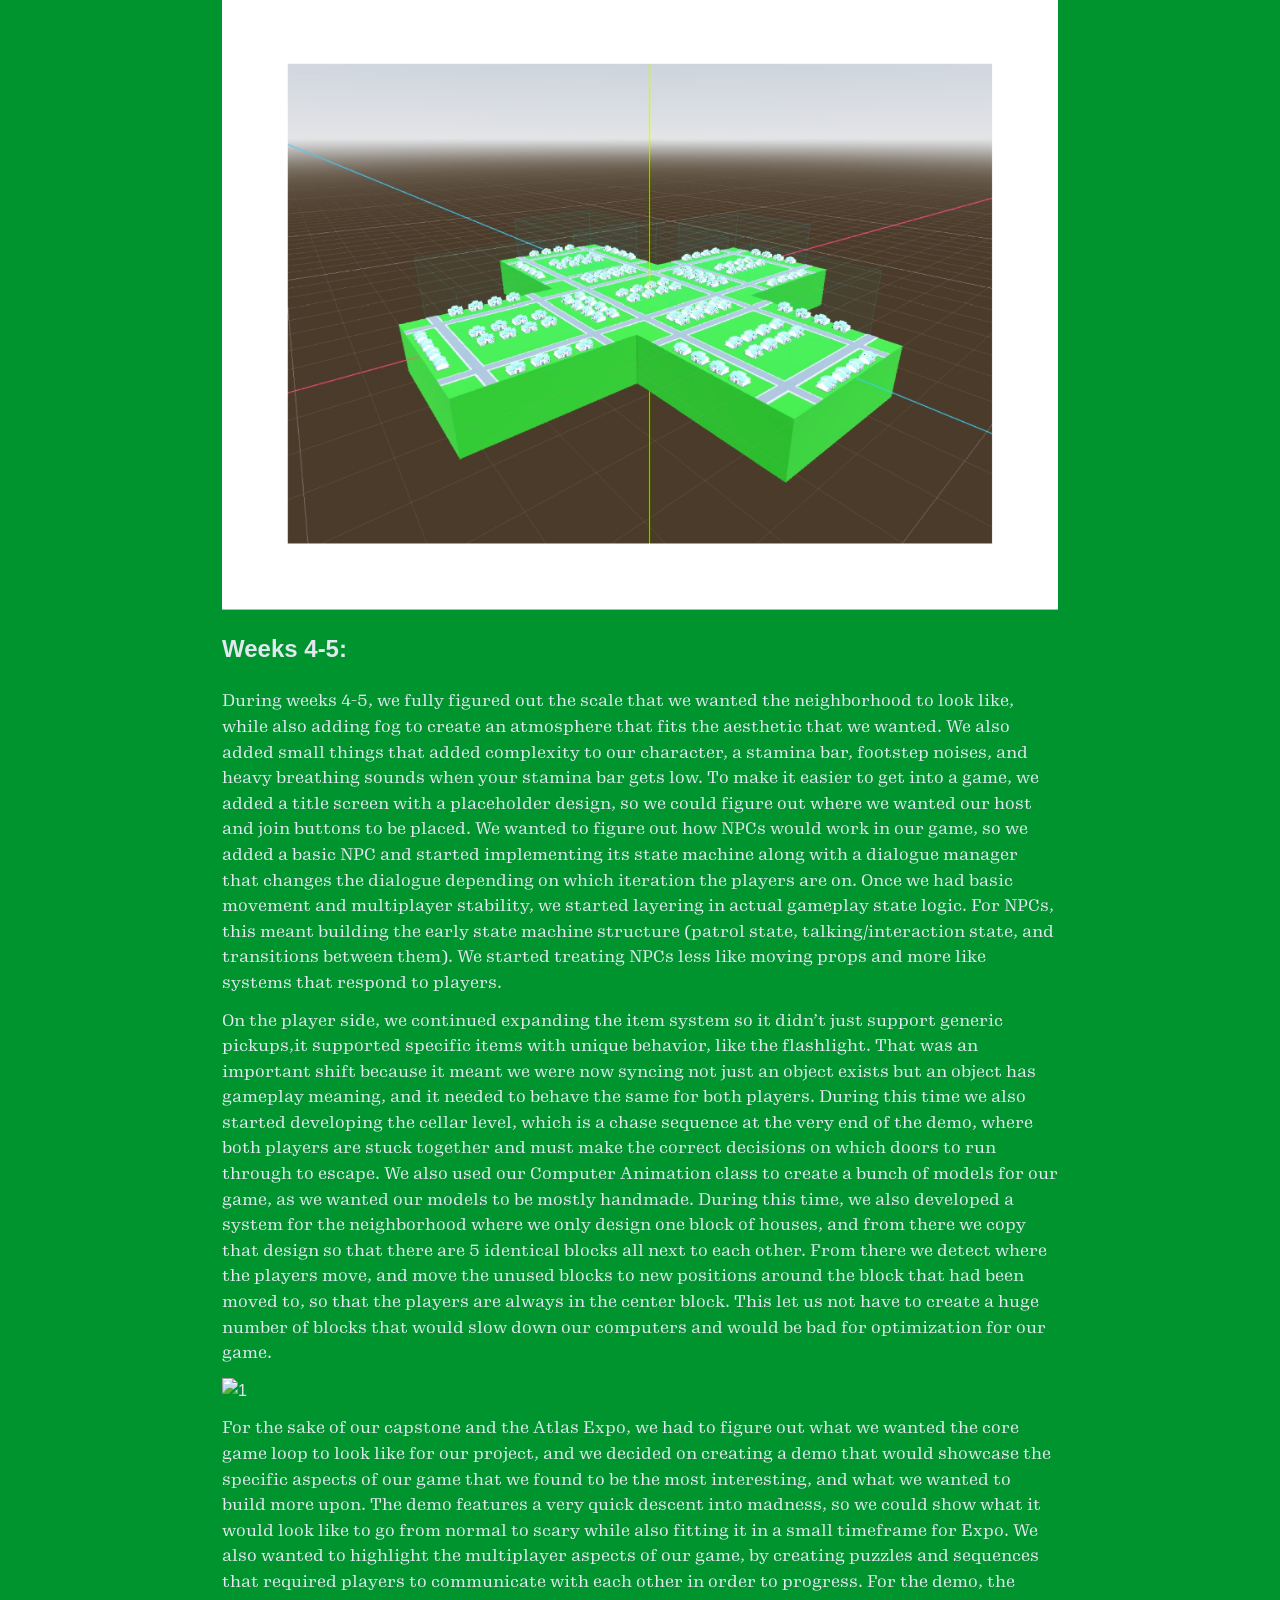
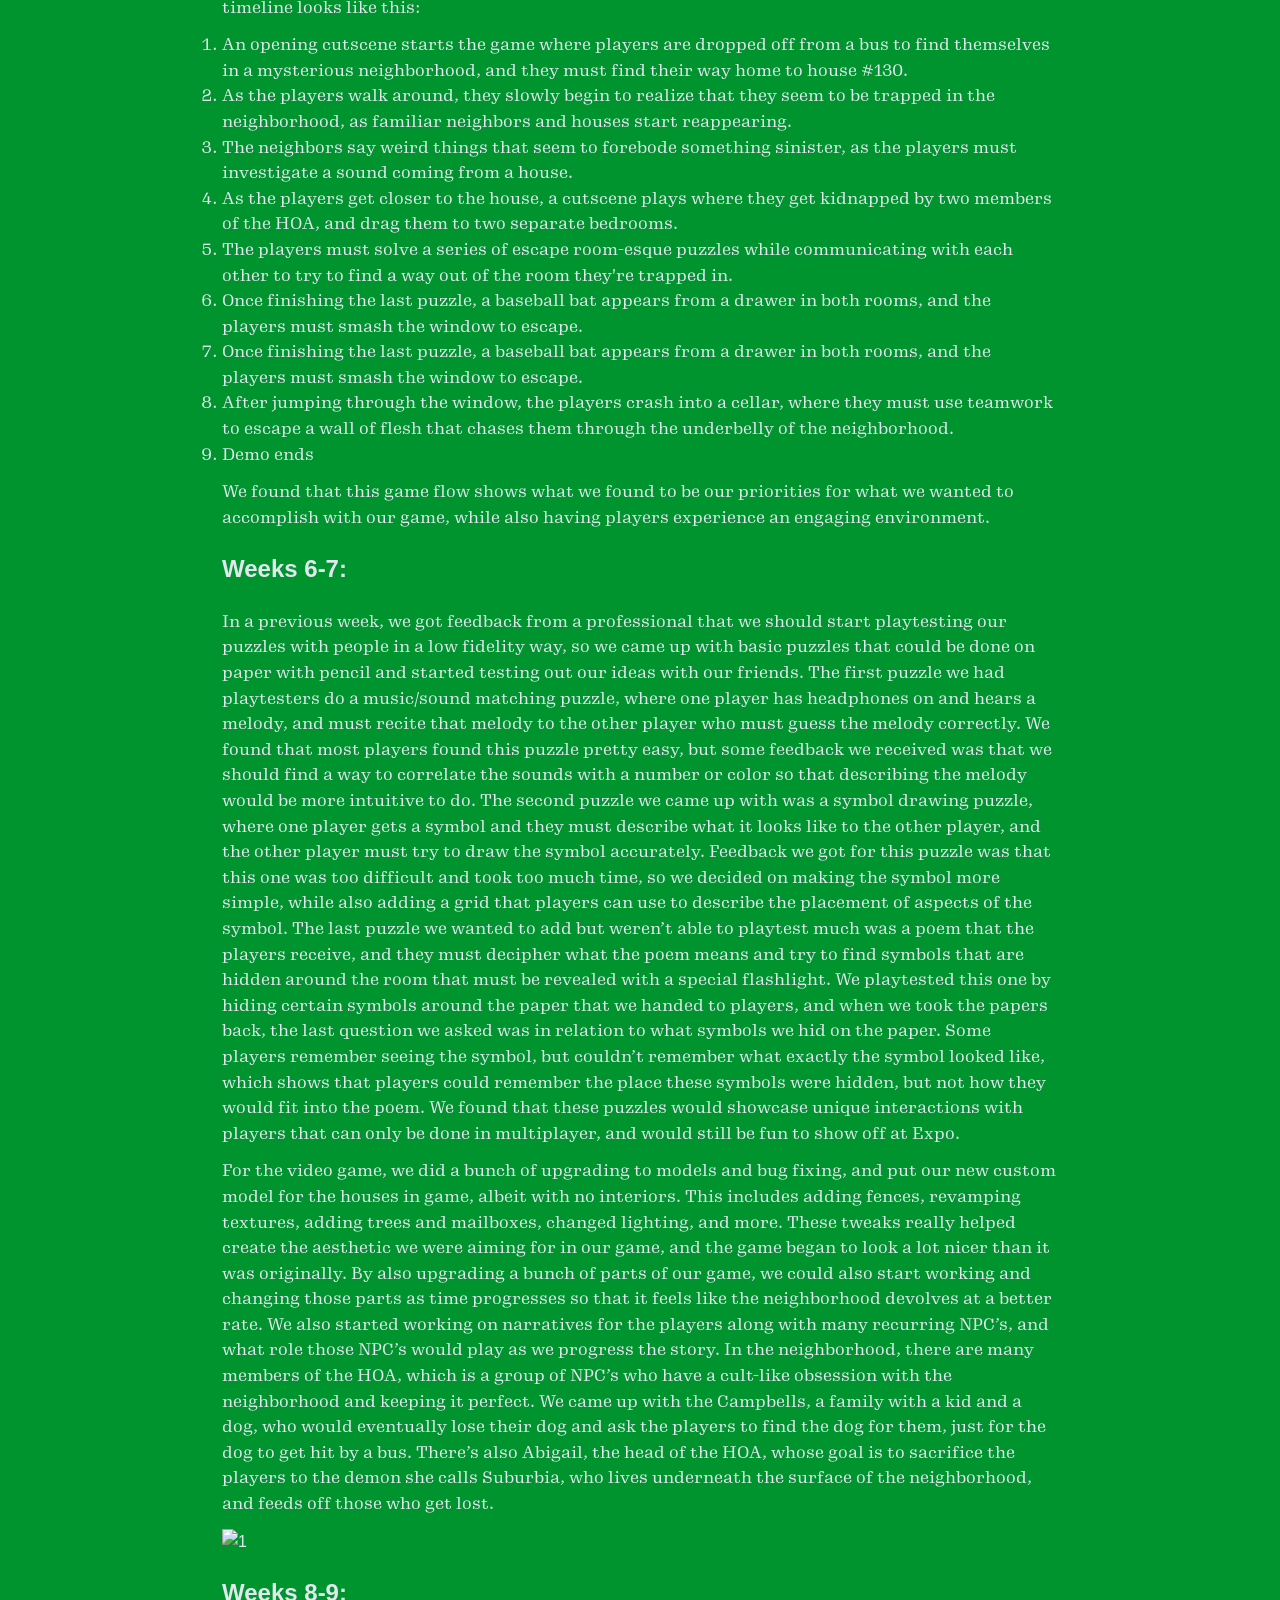
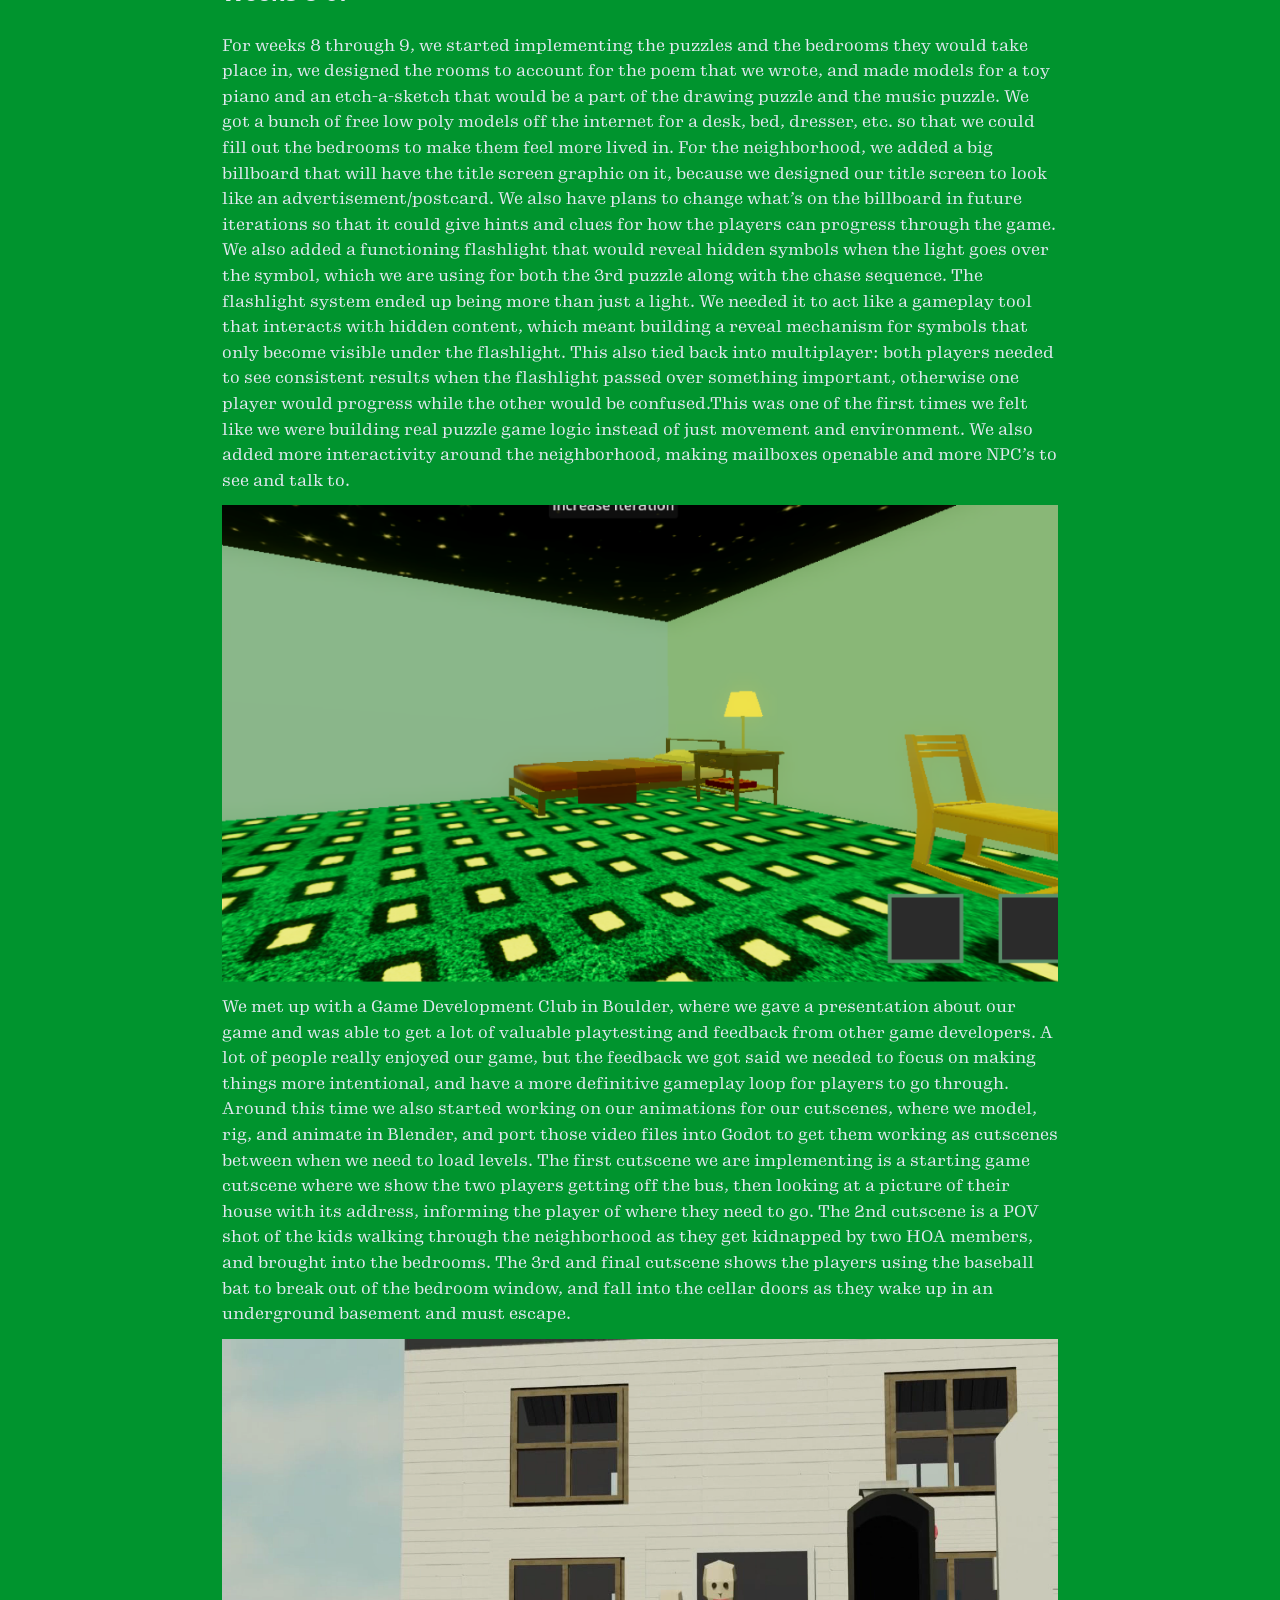
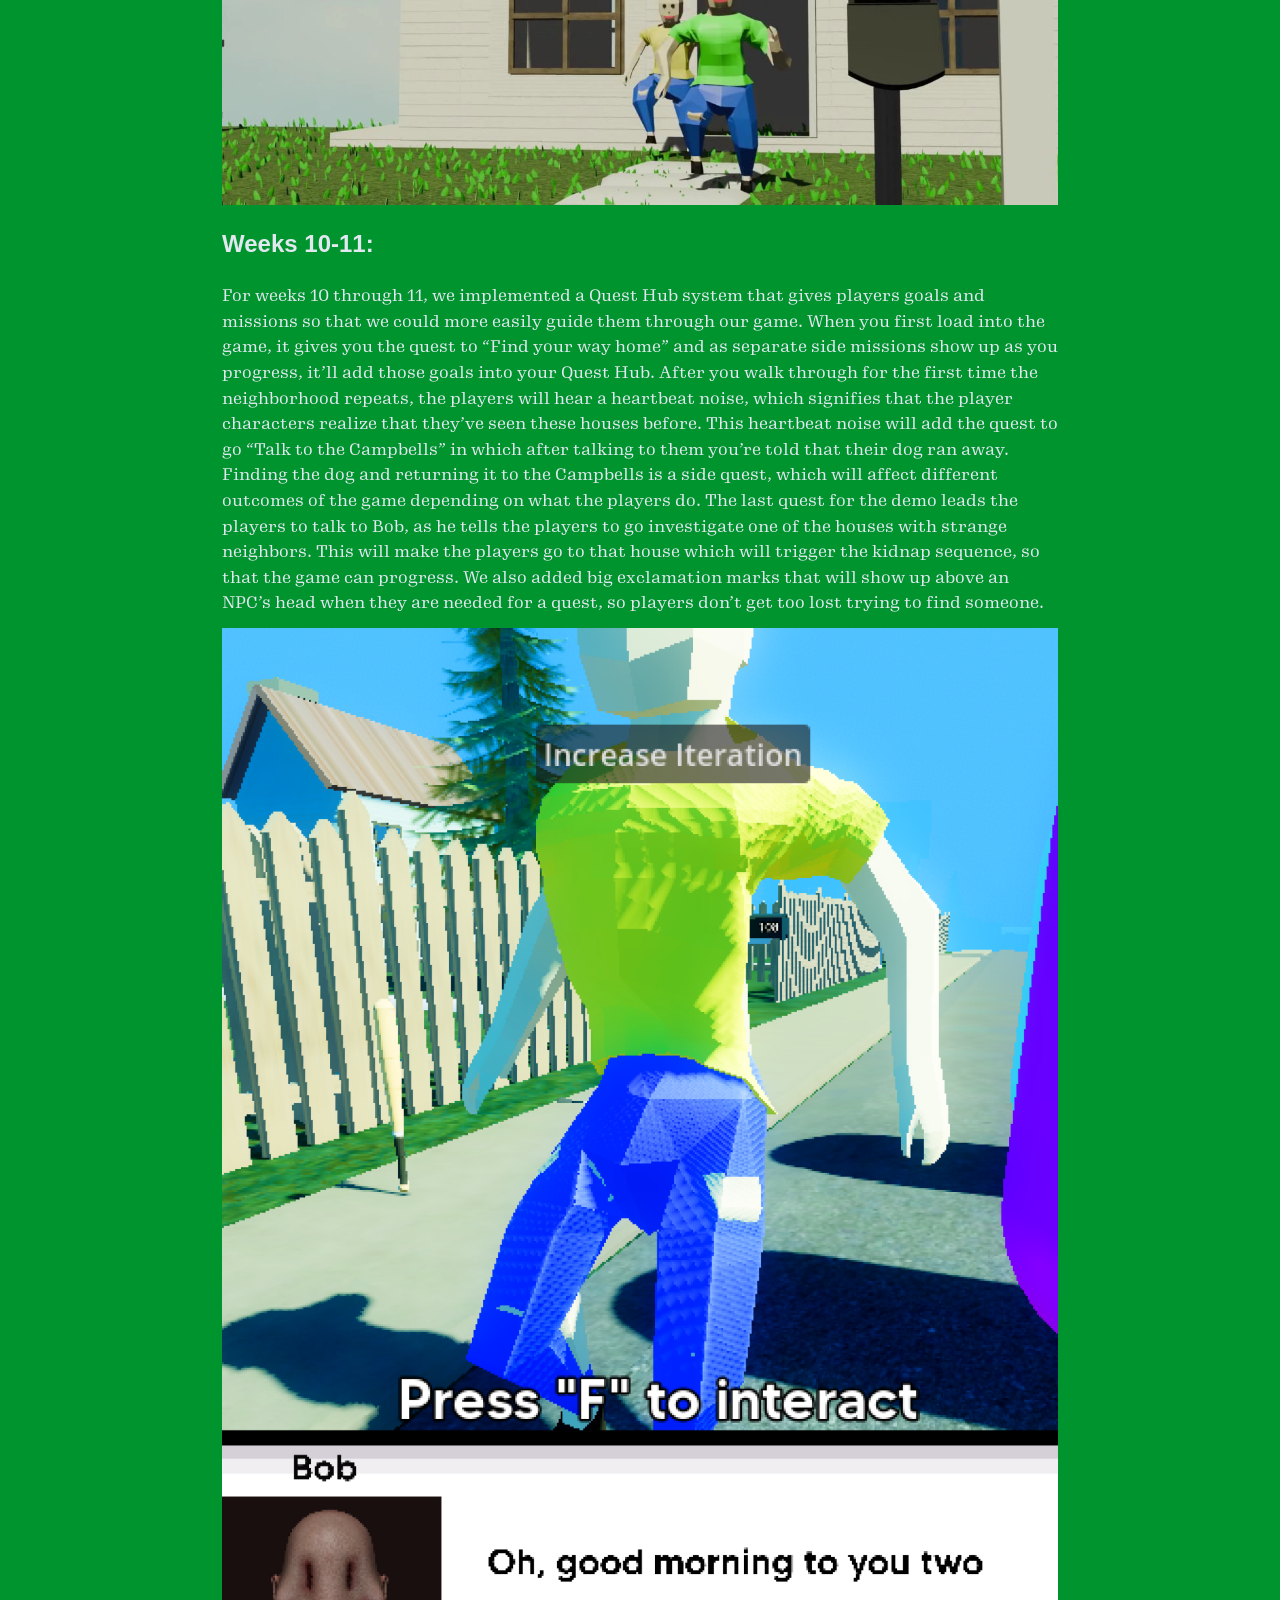
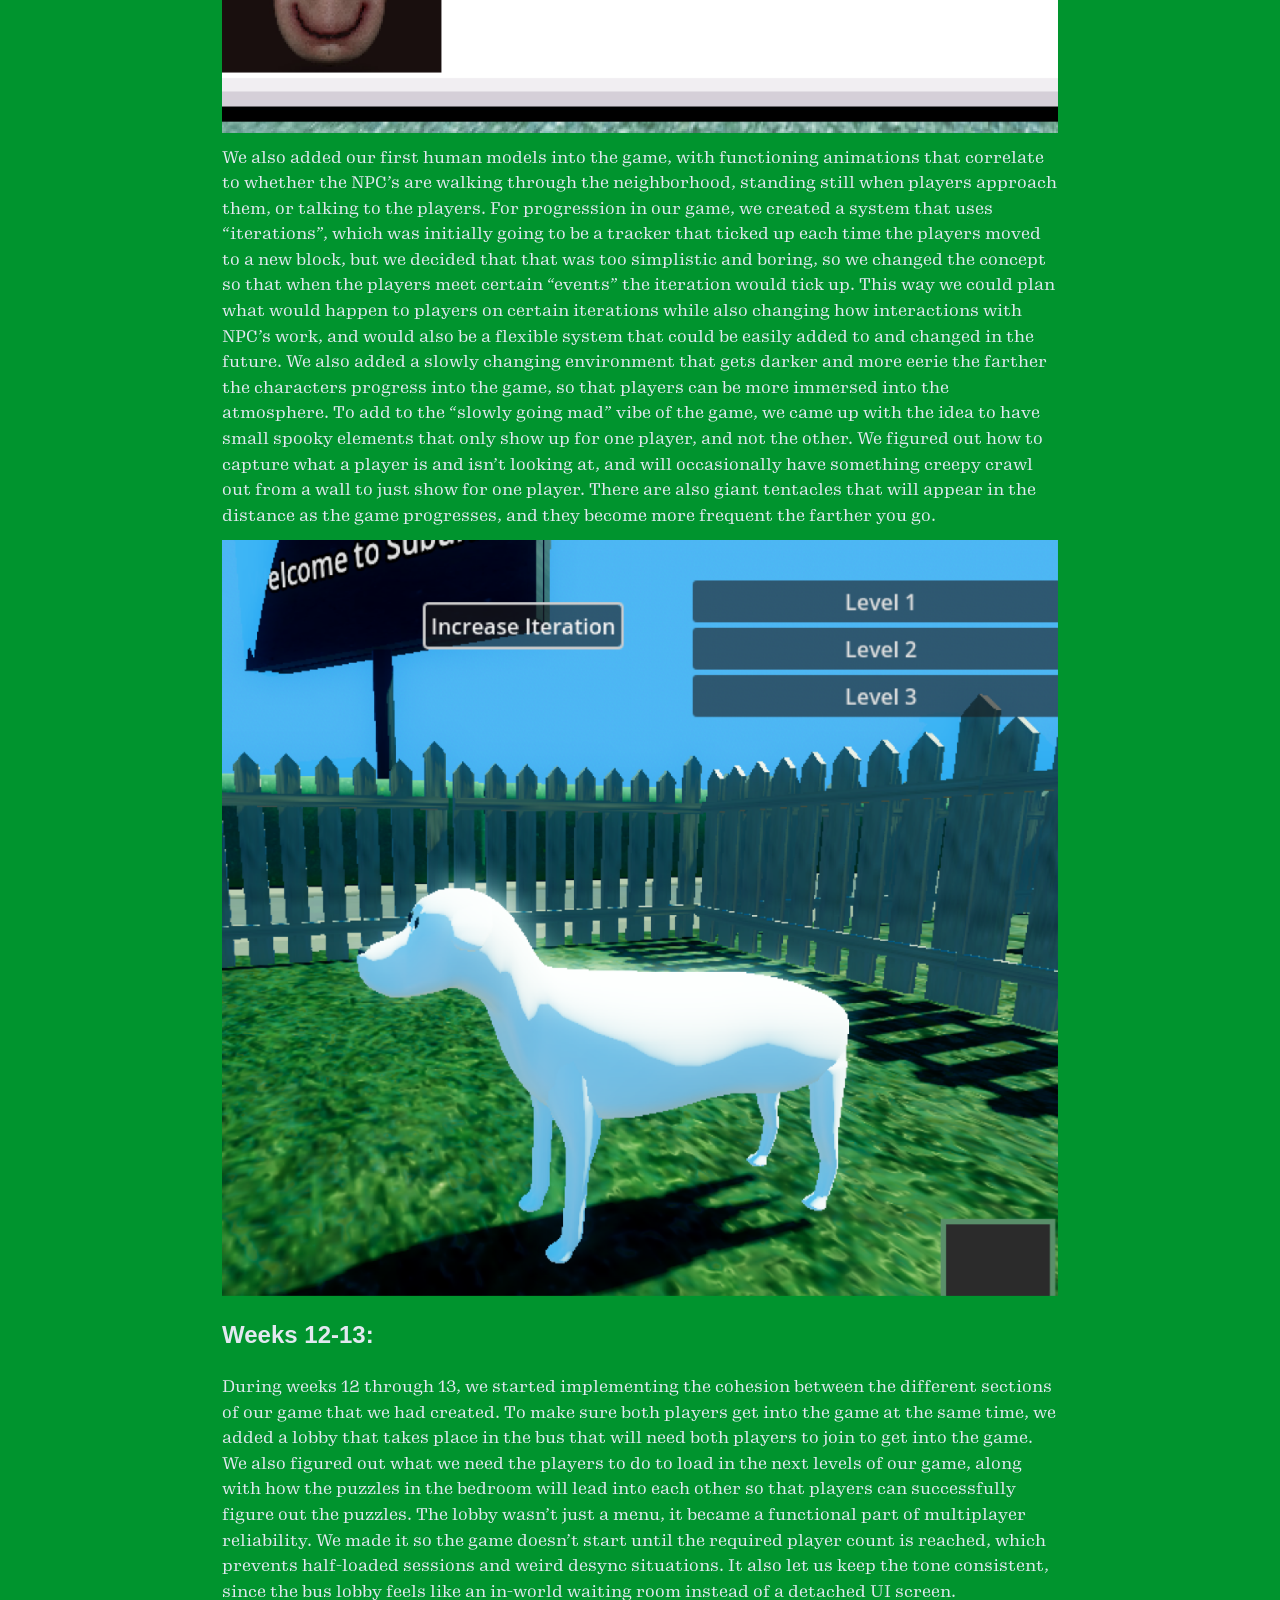
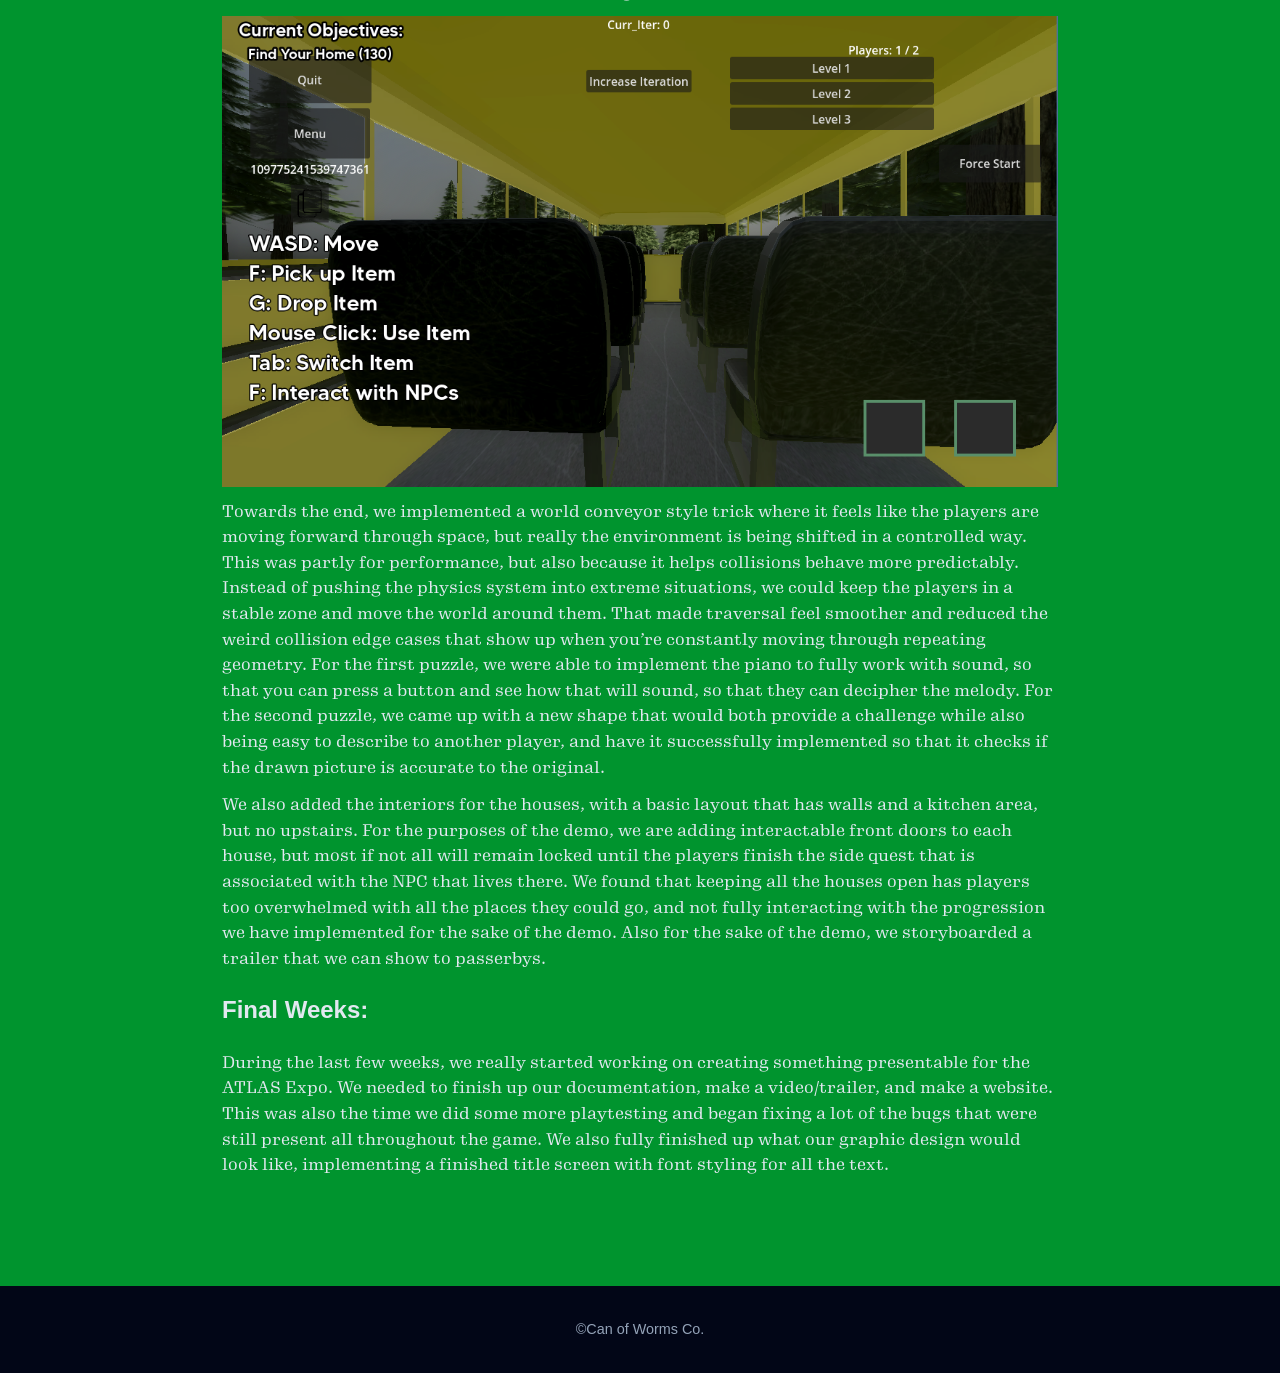
==== commit b38aa4d7: "tweaking off the hennessey and percs" ====
--- a/index.html
+++ b/index.html
@@ -40,8 +40,8 @@
                         <a href="#weeks10">Weeks 10–11</a>
                         <a href="#weeks12">Weeks 12–13</a>
                         <a href="#final">Final Weeks</a>
-    </div>
-</li>
+                    </div>
+                </li>
             </ul>
         </nav>
     </header>
@@ -50,9 +50,9 @@
     <section id="hero">
         <img src="suburbia_title_card.png" alt="title card">
         <p>A two player horror experience to escape the never ending suburbs!</p>
-        <video controls autoplay muted loop playsinline>
-            <!--<source src="SuburbiaVideoGameplay_1.mp4" type="video/mp4"> -->
-        </video>
+        <div class="video-container">
+            <iframe width="560" height="315" src="https://www.youtube.com/embed/iVzEj0WU5bo?si=muZp3V_wi6edzutN" title="YouTube video player" frameborder="0" allow="accelerometer; autoplay; clipboard-write; encrypted-media; gyroscope; picture-in-picture; web-share" referrerpolicy="strict-origin-when-cross-origin" allowfullscreen></iframe>
+        </div>
     </section>
 
     <section id="team">
@@ -74,6 +74,7 @@
             <p>Environment Designer</p>
             <p>Narrative Designer</p>
             <p>Animator</p>
+            <a href="https://www.linkedin.com/in/micah-higgins-4870a3379/">LinkedIn</a>
         </div>
 
         <div class="team-member">
@@ -82,6 +83,7 @@
             <p>Network Programmer</p>
             <p>Multiplayer Engineer</p>
             <p>Animator</p>
+            <a href="https://www.linkedin.com/in/noah-wagner-77789a262/">LinkedIn</a>
         </div>
 
         <div class="team-member">
--- a/suburbia.css
+++ b/suburbia.css
@@ -78,6 +78,7 @@
     padding: 1rem 2rem;
     position: sticky;
     top: 0;
+    z-index: 1000;
 }
 
 nav {
@@ -311,4 +312,22 @@
     #hero h2 {
         font-size: 2rem;
     }
+}
+
+.video-container {
+    position: relative;
+    width: 100%;
+    max-width: 800px;
+    margin: 2rem auto;
+    padding-bottom: 56.25%; /* 16:9 ratio */
+    height: 0;
+}
+
+.video-container iframe {
+    position: absolute;
+    top: 0;
+    left: 0;
+    width: 100%;
+    height: 100%;
+    border-radius: 12px;
 }
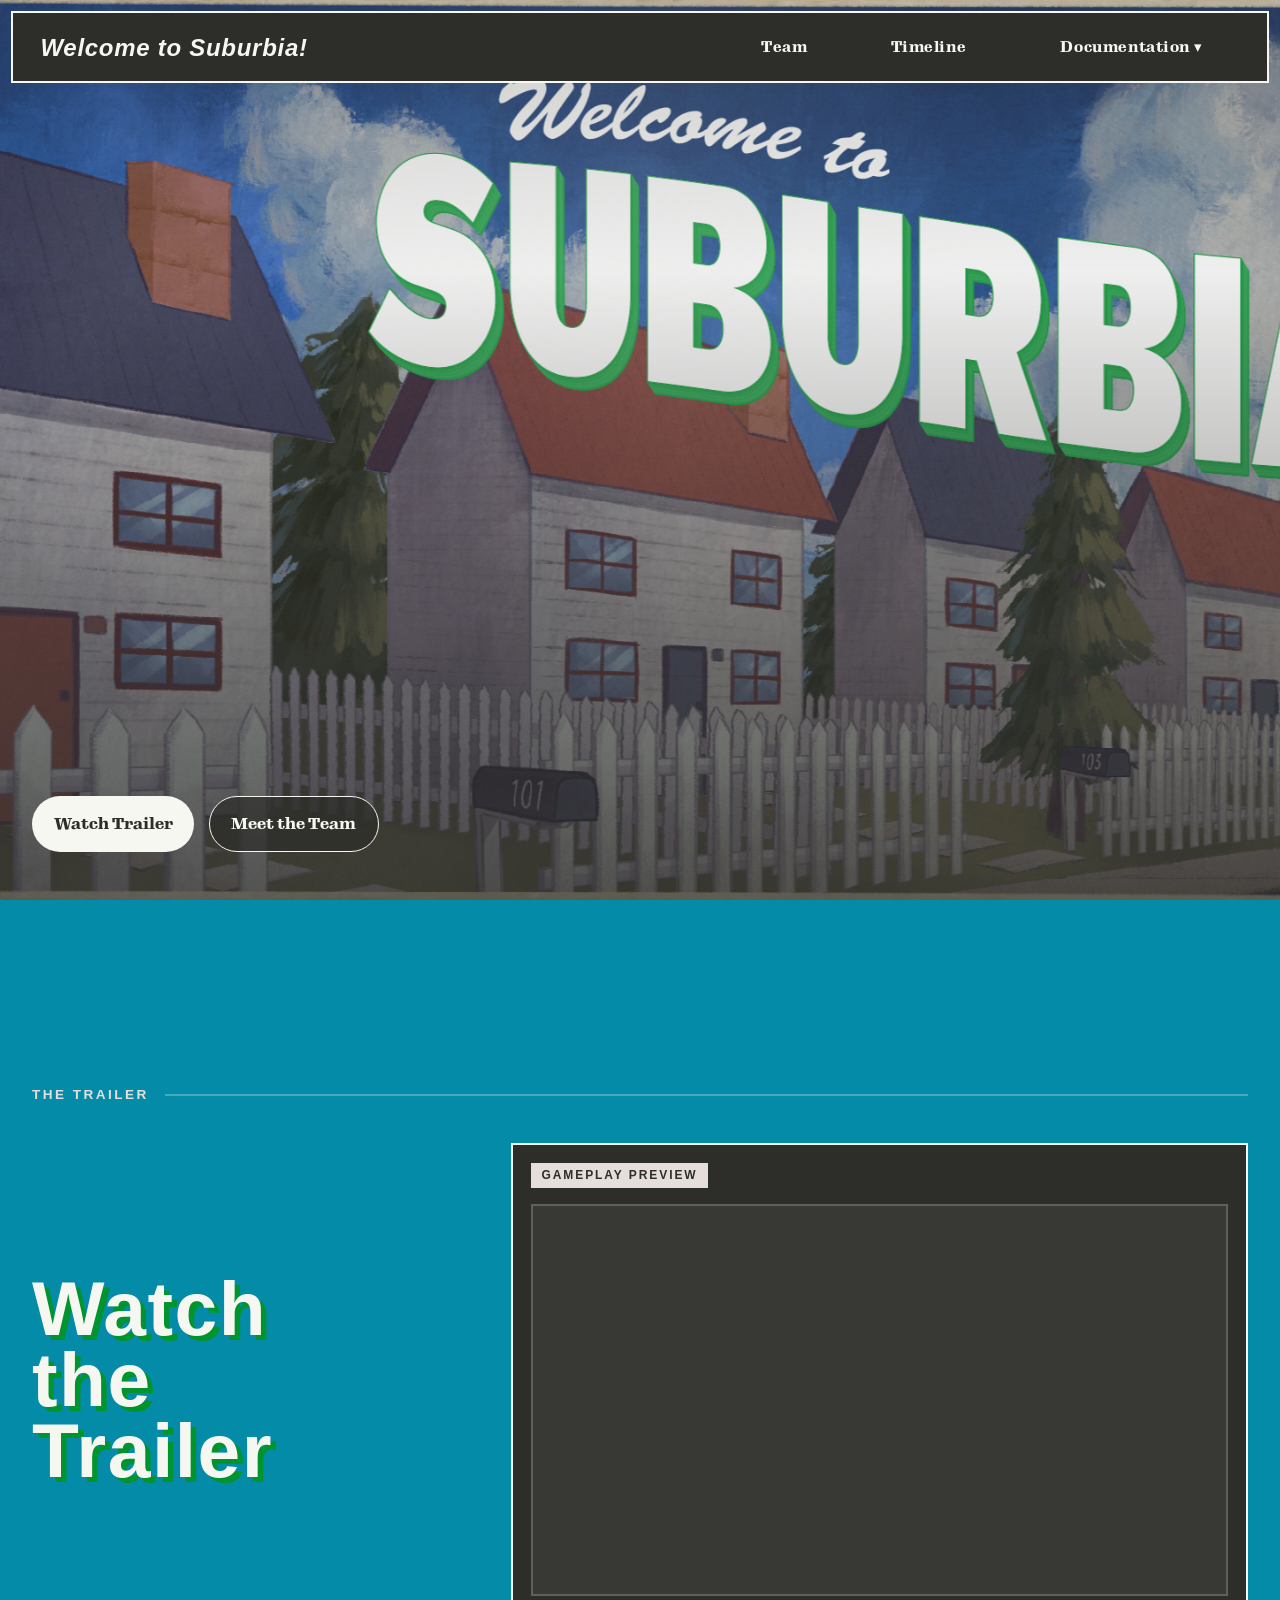
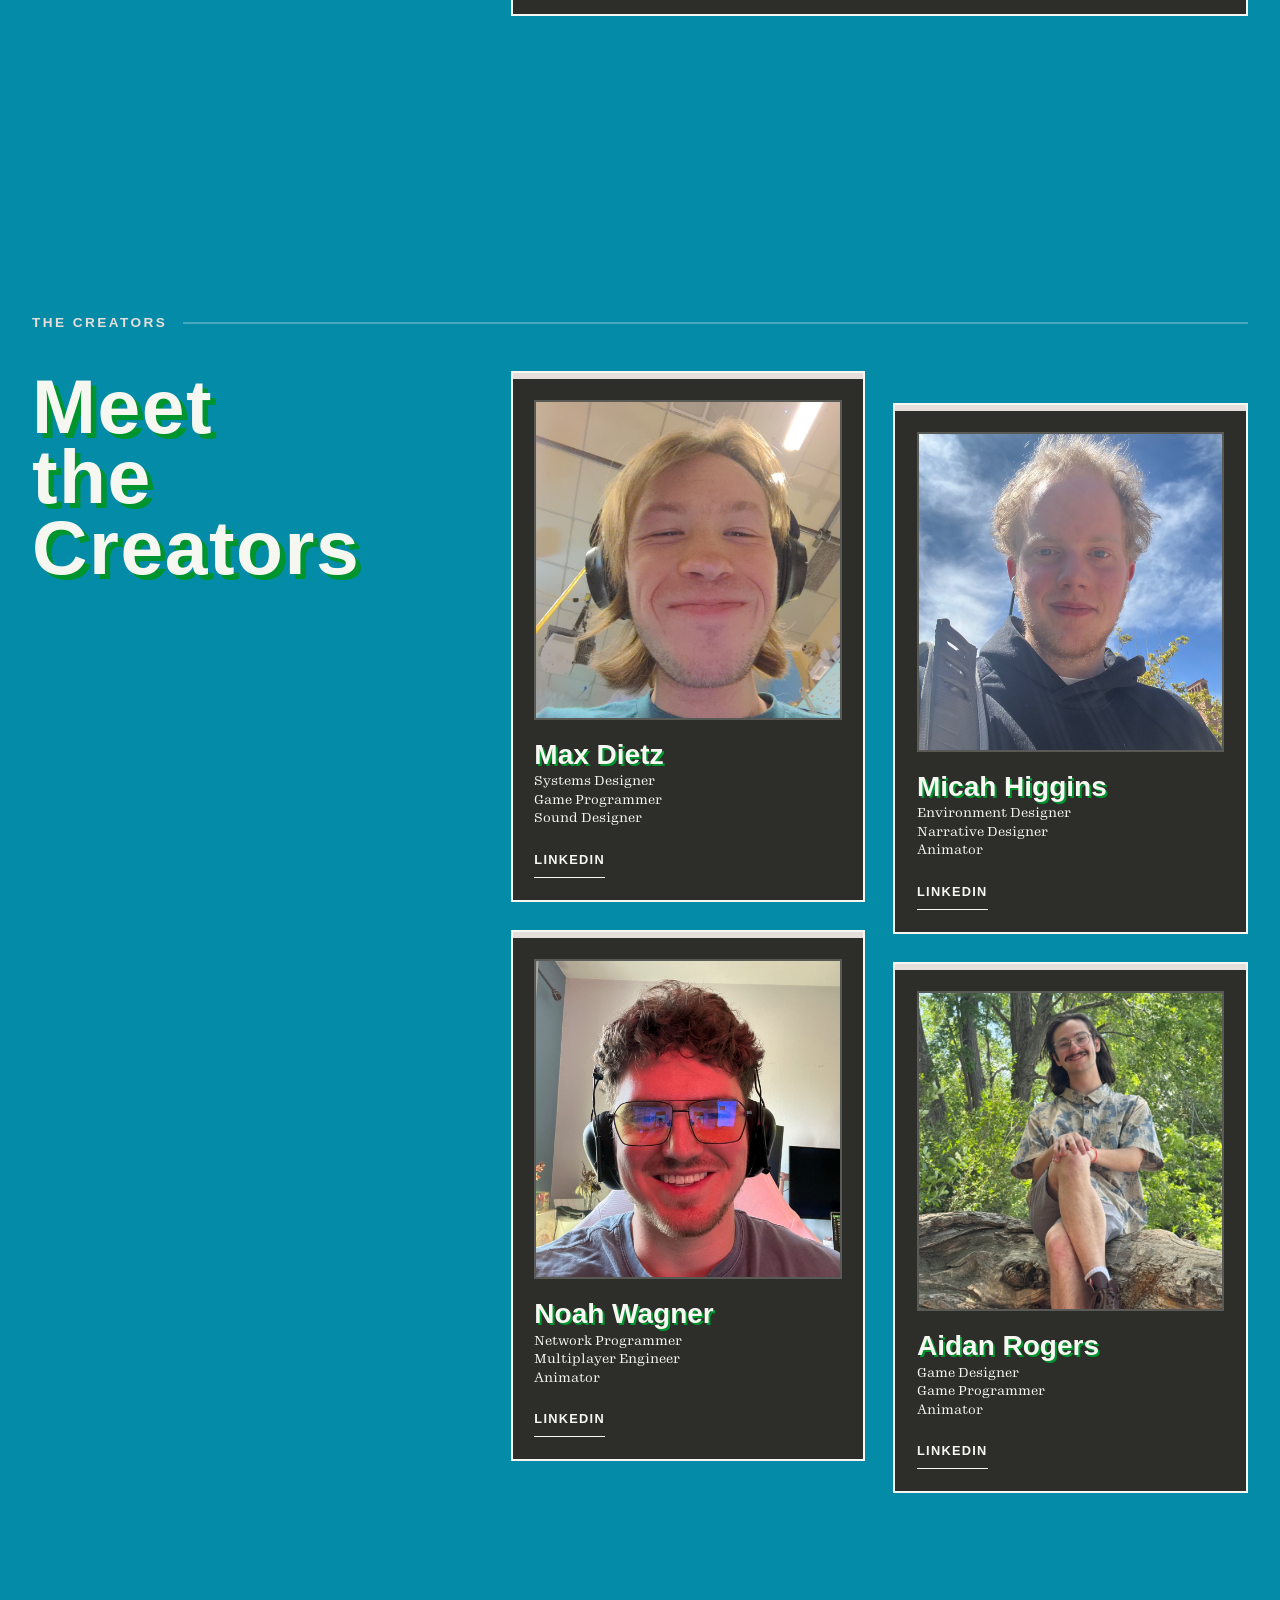
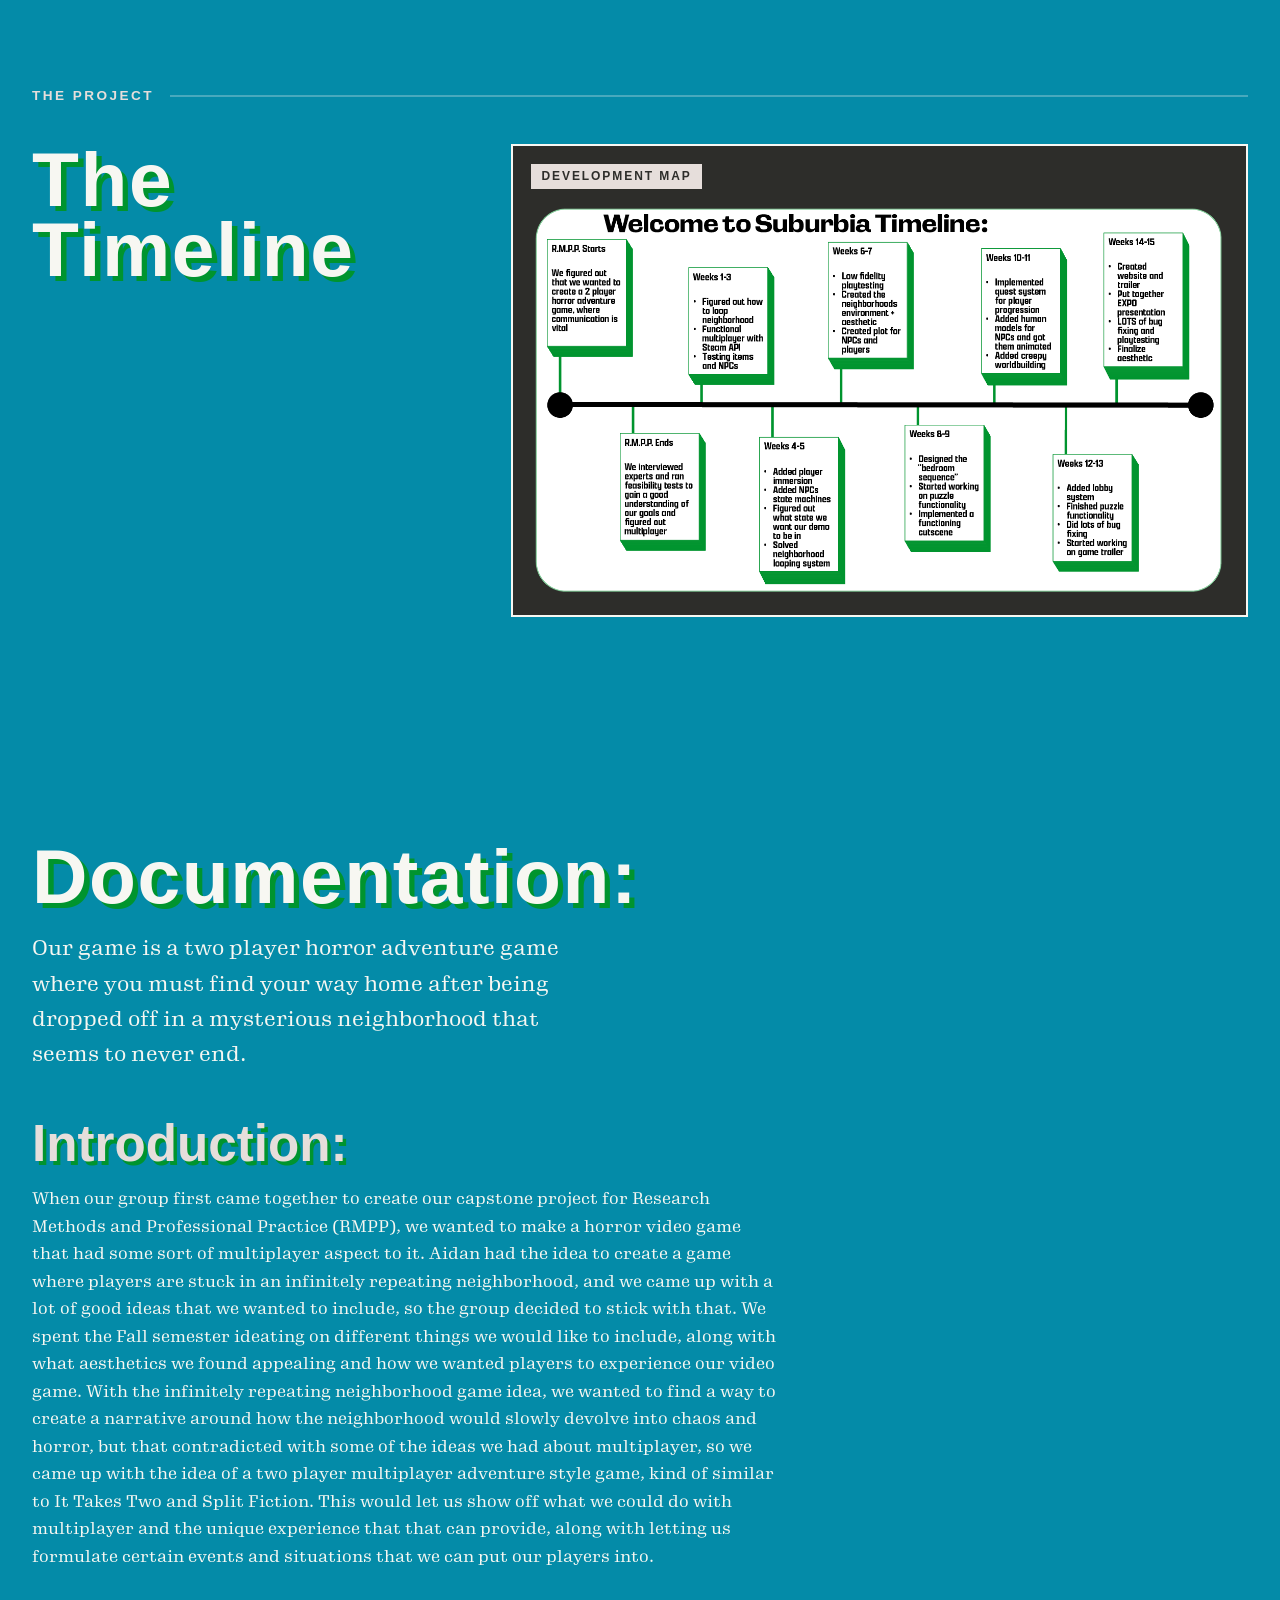
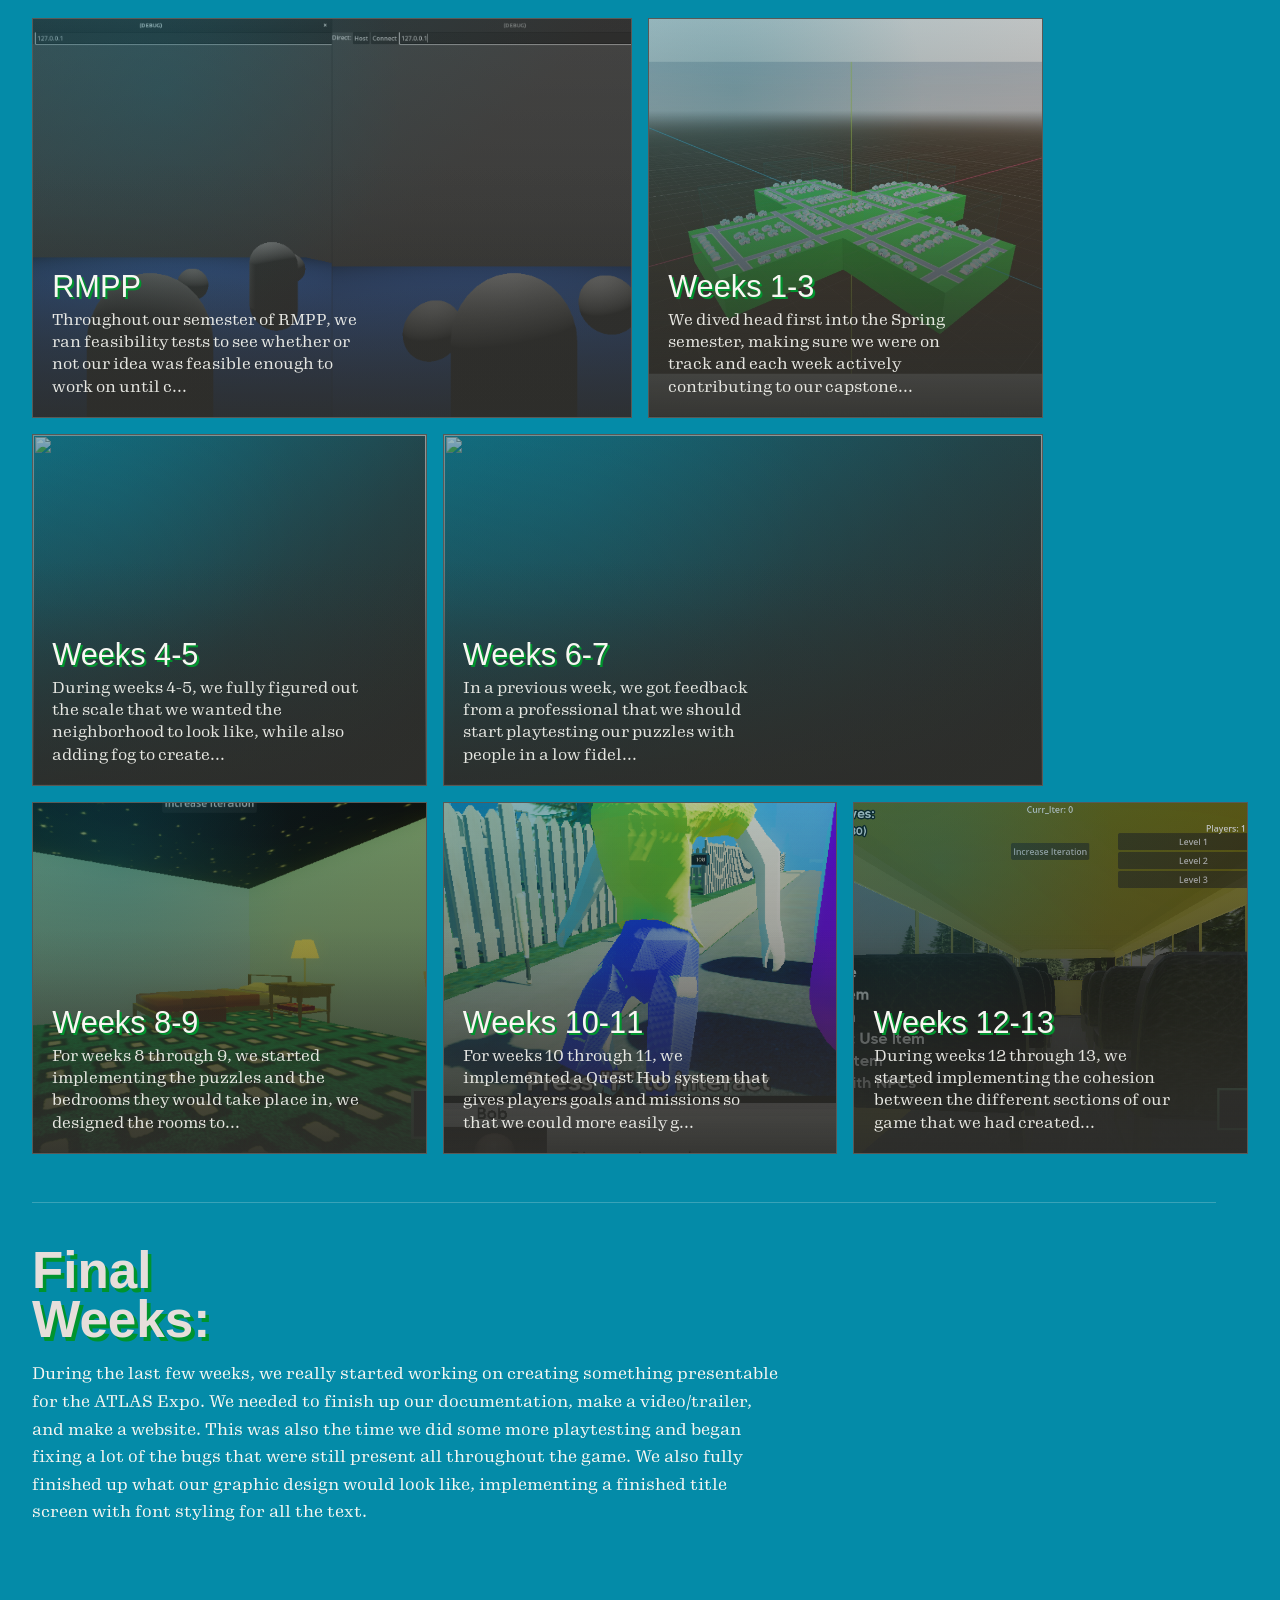
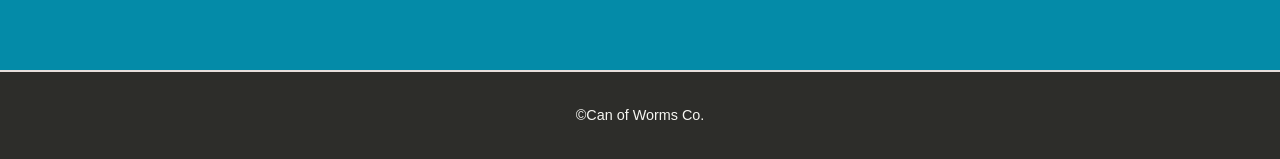
==== commit 1b32214a: "limby changes <3" ====
--- a/index.html
+++ b/index.html
@@ -17,6 +17,7 @@
     <link rel="icon" href="favicon.ico">
 
     <!-- Styles -->
+    <link rel="stylesheet" href="https://use.typekit.net/uvz3yne.css">
     <link rel="stylesheet" href="suburbia.css">
 </head>
 <body>
@@ -24,7 +25,11 @@
     <!-- Header / Navigation -->
     <header>
         <nav>
-            <h1><a href="#">Welcome to Suburbia!</a></h1>
+            <h1>
+                <a href="#">
+                    <span class="nav-brand__name">Welcome to Suburbia!</span>
+                </a>
+            </h1>
             <ul>
                 <li><a href="#team">Team</a></li>
                 <li><a href="#timeline">Timeline</a></li>
@@ -48,57 +53,95 @@
 
     <!-- Hero Section -->
     <section id="hero">
-        <img src="suburbia_title_card.png" alt="title card">
-        <p>A two player horror experience to escape the never ending suburbs!</p>
-        <div class="video-container">
-            <iframe width="560" height="315" src="https://www.youtube.com/embed/iVzEj0WU5bo?si=muZp3V_wi6edzutN" title="YouTube video player" frameborder="0" allow="accelerometer; autoplay; clipboard-write; encrypted-media; gyroscope; picture-in-picture; web-share" referrerpolicy="strict-origin-when-cross-origin" allowfullscreen></iframe>
+        <div class="hero-stage" data-parallax-hero>
+            <img
+                class="hero-stage__image"
+                src="suburbia_title_card.png"
+                alt="Welcome to Suburbia title card"
+                data-parallax-layer
+            >
+            <div class="hero-stage__content">
+                <div class="hero-stage__actions">
+                    <a class="hero-link" href="#trailer">Watch Trailer</a>
+                    <a class="hero-link hero-link--secondary" href="#team">Meet the Team</a>
+                </div>
+            </div>
         </div>
     </section>
 
+    <section id="trailer">
+        <p class="section-label">the trailer</p>
+        <div class="split-section split-section--trailer">
+            <div class="split-section__intro">
+                <h2>Watch the Trailer</h2>
+            </div>
+            <div class="editorial-panel">
+                <p class="editorial-panel__label">gameplay preview</p>
+                <div class="video-container">
+                    <iframe width="560" height="315" src="https://www.youtube.com/embed/iVzEj0WU5bo?si=muZp3V_wi6edzutN" title="Welcome to Suburbia trailer" frameborder="0" allow="accelerometer; autoplay; clipboard-write; encrypted-media; gyroscope; picture-in-picture; web-share" referrerpolicy="strict-origin-when-cross-origin" allowfullscreen></iframe>
+                </div>
+            </div>
+        </div>
+    </section>
+
     <section id="team">
-    <h2>Meet the Creators</h2>
-
-    <div class="team-grid">
-        <div class="team-member">
-            <img src="max.JPG" alt="Creator 1">
-            <h3>Max Dietz</h3>
-            <p>Systems Designer</p>
-            <p>Game Programmer</p>
-            <p>Sound Designer</p>
-            <a href="https://www.linkedin.com/in/max-dietz-546b7132b/">LinkedIn</a>
+        <p class="section-label">the creators</p>
+        <div class="split-section split-section--team">
+            <div class="split-section__intro">
+                <h2>Meet the Creators</h2>
+            </div>
+
+            <div class="team-grid">
+                <div class="team-member">
+                    <img src="max.JPG" alt="Creator 1">
+                    <h3>Max Dietz</h3>
+                    <p>Systems Designer</p>
+                    <p>Game Programmer</p>
+                    <p>Sound Designer</p>
+                    <a href="https://www.linkedin.com/in/max-dietz-546b7132b/">LinkedIn</a>
+                </div>
+
+                <div class="team-member">
+                    <img src="micah.jpeg" alt="Creator 2">
+                    <h3>Micah Higgins</h3>
+                    <p>Environment Designer</p>
+                    <p>Narrative Designer</p>
+                    <p>Animator</p>
+                    <a href="https://www.linkedin.com/in/micah-higgins-4870a3379/">LinkedIn</a>
+                </div>
+
+                <div class="team-member">
+                    <img src="noah.JPEG" alt="Creator 3">
+                    <h3>Noah Wagner</h3>
+                    <p>Network Programmer</p>
+                    <p>Multiplayer Engineer</p>
+                    <p>Animator</p>
+                    <a href="https://www.linkedin.com/in/noah-wagner-77789a262/">LinkedIn</a>
+                </div>
+
+                <div class="team-member">
+                    <img src="aidan.jpeg" alt="Creator 4">
+                    <h3>Aidan Rogers</h3>
+                    <p>Game Designer</p>
+                    <p>Game Programmer</p>
+                    <p>Animator</p>
+                    <a href="https://www.linkedin.com/in/aidan-rogers-06809738b/">LinkedIn</a>
+                </div>
+            </div>
         </div>
-
-        <div class="team-member">
-            <img src="micah.jpeg" alt="Creator 2">
-            <h3>Micah Higgins</h3>
-            <p>Environment Designer</p>
-            <p>Narrative Designer</p>
-            <p>Animator</p>
-            <a href="https://www.linkedin.com/in/micah-higgins-4870a3379/">LinkedIn</a>
+    </section>
+
+    <section id="timeline">
+        <p class="section-label">the project</p>
+        <div class="split-section split-section--timeline">
+            <div class="split-section__intro">
+                <h2>The Timeline</h2>
+            </div>
+            <div class="editorial-panel editorial-panel--timeline">
+                <p class="editorial-panel__label">development map</p>
+                <img src="suburbia_timeline.png" alt="Project image">
+            </div>
         </div>
-
-        <div class="team-member">
-            <img src="noah.JPEG" alt="Creator 3">
-            <h3>Noah Wagner</h3>
-            <p>Network Programmer</p>
-            <p>Multiplayer Engineer</p>
-            <p>Animator</p>
-            <a href="https://www.linkedin.com/in/noah-wagner-77789a262/">LinkedIn</a>
-        </div>
-
-        <div class="team-member">
-            <img src="aidan.jpeg" alt="Creator 4">
-            <h3>Aidan Rogers</h3>
-            <p>Game Designer</p>
-            <p>Game Programmer</p>
-            <p>Animator</p>
-            <a href="https://www.linkedin.com/in/aidan-rogers-06809738b/">LinkedIn</a>
-        </div>
-    </div>
-    </section>
-
-    <section id="timeline">
-        <img src="suburbia_timeline.png" alt="Project image">
     </section>
 
     <!-- About Section -->
--- a/suburbia.css
+++ b/suburbia.css
@@ -5,6 +5,22 @@
     box-sizing: border-box;
 }
 
+:root {
+    --header-height: 88px;
+    --hero-shift-x: 0px;
+    --hero-shift-y: 0px;
+    --color-bg: #048ba8;
+    --color-text: #f7f7f2;
+    --color-orange: #E6DEDB;
+    --color-teal: #048ba8;
+    --color-green: #00942e;
+    --color-surface: #2d2d2a;
+    --color-surface-rgb: 45, 45, 42;
+    --color-surface-alt: rgba(45, 45, 42, 0.24);
+    --color-surface-alt-strong: rgba(45, 45, 42, 0.4);
+    --heading-shadow: 0.07em 0.07em 0 var(--color-green);
+}
+
 @font-face {
     font-family: 'Gimlet';
     src: url('fonts/GimletText-Regular-Testing.otf') format('opentype');
@@ -23,61 +39,154 @@
 
 .dropdown {
     position: relative;
+    min-width: 12rem;
+    --dropdown-gap: 0.95rem;
+    --dropdown-notch-size: 0.95rem;
+}
+
+.dropdown::after {
+    content: "";
+    position: absolute;
+    top: 100%;
+    right: 0;
+    width: 100%;
+    height: var(--dropdown-gap);
 }
 
 /* Keep nav link styling consistent */
 .dropbtn {
-    color: #e2e8f0;
-    text-decoration: none;
-    font-family: 'Gimlet Bold', Arial, sans-serif;
+    font-family: inherit;
+    width: 100%;
+    justify-content: space-between;
+    padding: 0.3rem 0.8rem;
 }
 
 /* Dropdown menu */
 .dropdown-content {
-    display: none;
     position: absolute;
     right: 0; /* aligns to right side of nav */
-    top: 100%;
-    background-color: #1dd2ff; /* matches your header */
-    min-width: 220px;
-    border-radius: 8px;
-    overflow: hidden;
+    top: calc(100% + var(--dropdown-gap));
+    background: var(--color-surface);
+    width: 100%;
+    min-width: 100%;
+    border-radius: 0;
+    overflow: visible;
+    padding: 0;
+    border: 2px solid var(--color-text);
+    box-shadow: none;
+    font-size: 0.82rem;
+    font-weight: 400;
+    letter-spacing: normal;
+    text-transform: none;
+    opacity: 0;
+    visibility: hidden;
+    pointer-events: none;
+    transform: translateY(0.25rem);
+    transition: opacity 0.16s ease, transform 0.16s ease, visibility 0.16s ease;
     z-index: 1000;
+}
+
+.dropdown-content::before {
+    content: "";
+    position: absolute;
+    top: calc(var(--dropdown-notch-size) * -0.68);
+    left: 1.45rem;
+    width: var(--dropdown-notch-size);
+    height: var(--dropdown-notch-size);
+    background: var(--color-surface);
+    border-left: 2px solid var(--color-text);
+    border-top: 2px solid var(--color-text);
+    transform: rotate(45deg);
 }
 
 /* Dropdown links */
 .dropdown-content a {
-    display: block;
-    padding: 0.75rem 1rem;
-    color: #020617;
+    display: flex;
+    align-items: center;
+    justify-content: space-between;
+    gap: 0.75rem;
+    min-height: 3.45rem;
+    padding: 0.85rem 1rem;
+    color: var(--color-text);
     text-decoration: none;
-    font-family: 'Gimlet', Arial, sans-serif;
+    font-family: Arial, Helvetica, sans-serif;
+    font-size: 0.8rem;
+    font-weight: 700;
+    letter-spacing: 0.08em;
+    text-transform: uppercase;
+    border-radius: 0;
+}
+
+.dropdown-content a:nth-child(odd) {
+    background: var(--color-surface);
+}
+
+.dropdown-content a:nth-child(even) {
+    background: var(--color-surface-alt);
+}
+
+.dropdown-content a + a {
+    border-top: 1px solid rgba(247, 247, 242, 0.16);
+}
+
+.dropdown-content a::after {
+    content: "";
+    flex-shrink: 0;
+    width: 0.55rem;
+    height: 0.55rem;
+    border-right: 2px solid currentColor;
+    border-top: 2px solid currentColor;
+    transform: rotate(45deg);
 }
 
 /* Hover effect */
 .dropdown-content a:hover {
-    background-color: #0f6c83; /* matches your cards */
-    color: #ffffff;
+    background-color: transparent;
+    color: var(--color-orange);
 }
 
 /* Show dropdown on hover */
-.dropdown:hover .dropdown-content {
-    display: block;
+.dropdown:hover .dropdown-content,
+.dropdown:focus-within .dropdown-content,
+.dropdown.is-open .dropdown-content {
+    opacity: 1;
+    visibility: visible;
+    pointer-events: auto;
+    transform: translateY(0);
+}
+
+.dropdown.is-open > .dropbtn,
+.dropdown > .dropbtn:focus-visible {
+    color: var(--color-orange);
+}
+
+.dropdown-content a:focus-visible,
+.dropbtn:focus-visible {
+    outline: 2px solid var(--color-text);
+    outline-offset: 2px;
 }
 
 body {
     font-family: Arial, Helvetica, sans-serif;
     line-height: 1.6;
-    background-color: #00942e; /* dark blue */
-    color: #e2e8f0; /* light text */
+    background-color: var(--color-bg);
+    color: var(--color-text);
+    overflow-x: hidden;
+}
+
+html {
+    scroll-behavior: smooth;
+    scroll-padding-top: calc(var(--header-height) + 1rem);
 }
 
 /* Layout */
 header {
-    background: #1dd2ff;
-    padding: 1rem 2rem;
-    position: sticky;
+    background: transparent;
+    padding: 0.7rem 0 0;
+    position: fixed;
     top: 0;
+    left: 0;
+    width: 100%;
     z-index: 1000;
 }
 
@@ -85,123 +194,454 @@
     display: flex;
     justify-content: space-between;
     align-items: center;
+    gap: 1.5rem;
+    width: min(1280px, calc(100% - 1.4rem));
+    min-height: 72px;
+    margin: 0 auto;
+    padding: 0.95rem 1.7rem 0.9rem;
+    border-radius: 0;
+    background: var(--color-surface);
+    border: 2px solid var(--color-text);
+    box-shadow: none;
+    backdrop-filter: none;
 }
 
 nav h1 {
+    font-size: 1rem;
+    line-height: 1;
+    flex-shrink: 0;
+}
+
+nav h1 a {
+    display: flex;
+    flex-direction: column;
+    gap: 0.2rem;
+    align-items: flex-start;
+    justify-content: center;
+    min-height: 0;
+    padding: 0;
+    border-radius: 0;
+    opacity: 1;
+}
+
+nav h1 a:hover {
+    background: transparent;
+    color: var(--color-text);
+}
+
+.nav-brand__name {
+    font-family: "balto", Arial, Helvetica, sans-serif;
     font-size: 1.5rem;
-    font-family: 'Gimlet Bold', Arial, sans-serif;
+    font-weight: 700;
+    font-style: italic;
+    letter-spacing: 0.03em;
+    text-transform: none;
+    color: var(--color-text);
+    text-shadow: none;
 }
 
 nav ul {
     list-style: none;
     display: flex;
+    align-items: center;
     gap: 1rem;
+    width: min(30rem, 100%);
+    margin-left: auto;
     font-family: 'Gimlet Bold', Arial, sans-serif;
+    font-size: 0.92rem;
+    font-weight: 400;
+    letter-spacing: 0.04em;
+    text-transform: none;
+    flex-wrap: wrap;
+    justify-content: space-between;
 }
 
 nav a {
-    color: #e2e8f0;
+    color: var(--color-text);
     text-decoration: none;
-    transition: color 0.2s ease;
+    display: inline-flex;
+    align-items: center;
+    justify-content: center;
+    min-height: 0;
+    padding: 0.25rem 0.1rem;
+    border-radius: 0;
+    transition: color 0.2s ease, background-color 0.2s ease;
+    opacity: 1;
 }
 
 nav a:hover {
-    color: #242b2e; /* accent */
+    color: var(--color-orange);
+    background: transparent;
 }
 
 /* Sections */
 section {
-    padding: 4rem 2rem;
-    max-width: 900px;
-    margin: auto;
+    width: min(1280px, calc(100% - 2rem));
+    max-width: none;
+    padding: 7rem 1rem;
+    margin: 0 auto;
 }
 
 h2 {
-    margin-bottom: 1rem;
-    font-size: 2rem;
-    font-family: 'Gimlet Bold', Arial, sans-serif;
+    margin-bottom: 0;
+    font-size: clamp(3rem, 6vw, 5.5rem);
+    line-height: 0.92;
+    font-family: "balto", Arial, Helvetica, sans-serif;
+    font-style: normal;
+    font-weight: 700;
+    letter-spacing: 0.02em;
+    text-wrap: balance;
+    text-shadow: var(--heading-shadow);
+}
+
+.section-label {
+    display: flex;
+    align-items: center;
+    gap: 1rem;
+    margin-bottom: 1.15rem;
+    font-family: "balto", Arial, Helvetica, sans-serif;
+    font-size: 0.85rem;
+    font-weight: 700;
+    letter-spacing: 0.18em;
+    text-transform: uppercase;
+    color: var(--color-orange);
+}
+
+.section-label::after {
+    content: "";
+    flex: 1;
+    height: 2px;
+    background: rgba(247, 247, 242, 0.28);
+}
+
+.split-section {
+    display: grid;
+    grid-template-columns: minmax(17rem, 0.72fr) minmax(0, 1.28fr);
+    gap: clamp(2rem, 5vw, 5rem);
+    align-items: start;
+}
+
+.split-section__intro {
+    display: grid;
+    gap: 1.1rem;
+    align-content: start;
+}
+
+.split-section__intro h2 {
+    max-width: 7ch;
+}
+
+.split-section__intro p {
+    max-width: 31ch;
+    font-family: 'Gimlet', Arial, sans-serif;
+    font-size: clamp(1.02rem, 1.55vw, 1.22rem);
+    line-height: 1.5;
+}
+
+.split-section__strap {
+    font-family: "balto", Arial, Helvetica, sans-serif;
+    font-size: 0.82rem;
+    font-weight: 700;
+    letter-spacing: 0.16em;
+    text-transform: uppercase;
+    color: var(--color-orange);
+}
+
+.editorial-panel {
+    display: grid;
+    gap: 1rem;
+    align-content: start;
+    padding: 1.15rem;
+    background: var(--color-surface);
+    border: 2px solid var(--color-text);
+}
+
+.editorial-panel__label {
+    width: fit-content;
+    padding: 0.18rem 0.65rem;
+    background: var(--color-orange);
+    color: var(--color-surface);
+    font-family: "balto", Arial, Helvetica, sans-serif;
+    font-size: 0.75rem;
+    font-weight: 700;
+    letter-spacing: 0.16em;
+    text-transform: uppercase;
 }
 
 /* Hero */
 #hero {
-    text-align: center;
-    padding: 0.75rem 1rem;
-}
-
-#hero h2 {
-    font-size: 2.5rem;
-}
-
-#hero p {
-    margin: 1rem 0 2rem;
-    color: #ffffff;
-    font-family: 'Gimlet', Arial, sans-serif;
-}
-
-#hero video {
-    width: 100%;
-    max-width: 700px;
-    margin-top: 1rem;
-    border-radius: 12px;
-}
-
-#hero img {
-    display: block;
+    width: 100%;
+    max-width: none;
+    margin-top: 0;
+    padding: 0;
+}
+
+.hero-stage {
+    position: relative;
+    min-height: 100svh;
+    overflow: hidden;
+    display: flex;
+    align-items: flex-end;
+    padding: calc(var(--header-height) + 3rem) 2rem 3rem;
+    isolation: isolate;
+    background: var(--color-surface);
+}
+
+.hero-stage::before {
+    content: "";
+    position: absolute;
+    inset: 0;
+    z-index: 1;
+    background:
+        linear-gradient(180deg, rgba(45, 45, 42, 0.24) 0%, rgba(45, 45, 42, 0.08) 30%, rgba(45, 45, 42, 0.72) 100%),
+        radial-gradient(circle at 50% 20%, rgba(247, 247, 242, 0.1), transparent 35%);
+}
+
+.hero-stage__image {
+    position: absolute;
+    inset: -2%;
+    width: 104%;
+    height: 104%;
+    object-fit: cover;
+    transform: translate3d(var(--hero-shift-x), var(--hero-shift-y), 0) scale(1.02);
+    transform-origin: center;
+    will-change: transform;
+}
+
+.hero-stage__content {
+    position: relative;
+    z-index: 2;
+    width: min(100%, 1200px);
+    display: grid;
+    align-content: end;
+}
+
+.hero-stage__actions {
+    display: flex;
+    flex-wrap: wrap;
+    gap: 0.9rem;
+}
+
+.hero-link {
+    display: inline-flex;
+    align-items: center;
+    justify-content: center;
+    padding: 0.9rem 1.35rem;
+    border-radius: 999px;
+    background: var(--color-text);
+    color: var(--color-surface);
+    font-family: 'Gimlet Bold', Arial, sans-serif;
+    text-decoration: none;
+    transition: transform 0.18s ease, background-color 0.18s ease, color 0.18s ease;
+}
+
+.hero-link:hover {
+    transform: translateY(-2px);
+    background: var(--color-orange);
+    color: var(--color-surface);
+}
+
+.hero-link--secondary {
+    background: rgba(45, 45, 42, 0.72);
+    border: 1px solid var(--color-text);
+    color: var(--color-text);
+}
+
+.hero-link--secondary:hover {
+    background: var(--color-surface-alt-strong);
+    color: var(--color-text);
+}
+
+#trailer {
+    min-height: 100svh;
+    display: flex;
+    flex-direction: column;
+    justify-content: center;
+    gap: 1.15rem;
+}
+
+#trailer .split-section {
+    align-items: center;
+}
+
+#trailer .split-section__intro {
+    gap: 1.15rem;
+}
+
+#trailer .video-container {
+    margin: 0;
     max-width: 100%;
-    height: auto;
-    margin: 2rem auto;
+    width: 100%;
 }
 
 /* Team Section */
 #team {
-    text-align: center;
+    display: flex;
+    flex-direction: column;
+    gap: 1.15rem;
+}
+
+#team .split-section__intro,
+#timeline .split-section__intro {
+    position: sticky;
+    top: calc(var(--header-height) + 2rem);
 }
 
 .team-grid {
     display: grid;
-    grid-template-columns: repeat(4, 1fr);
-    gap: 2rem;
-    margin-top: 1rem;
+    grid-template-columns: repeat(2, minmax(0, 1fr));
+    gap: 1.75rem;
+    margin-top: 0;
 }
 
 .team-member {
-    background: #0f6c83;
-    padding: 1rem;
-    border-radius: 12px;
+    --team-offset: 0rem;
+    position: relative;
+    background: var(--color-surface);
+    padding: 1.35rem;
+    border: 2px solid var(--color-text);
+    border-radius: 0;
+    transform: translateY(var(--team-offset));
     transition: transform 0.2s ease;
+    overflow: hidden;
+}
+
+.team-member::before {
+    content: "";
+    position: absolute;
+    top: 0;
+    left: 0;
+    width: 100%;
+    height: 0.38rem;
+    background: var(--color-orange);
+}
+
+.team-member:nth-child(2n) {
+    --team-offset: 2rem;
 }
 
 .team-member:hover {
-    transform: translateY(-5px);
+    transform: translateY(var(--team-offset)) scale(1.02);
 }
 
 .team-member img {
     width: 100%;
-    height: 200px;
+    height: clamp(220px, 28vw, 320px);
     object-fit: cover;
-    border-radius: 10px;
-    margin-bottom: 1rem;
+    border-radius: 0;
+    margin: 0.35rem 0 0.9rem;
+    border: 2px solid rgba(247, 247, 242, 0.22);
+}
+
+.team-member:nth-child(4) img {
+    object-position: center top;
 }
 
 .team-member h3 {
-    margin-bottom: 0.5rem;
-    font-family: 'Gimlet Bold', Arial, sans-serif;
+    margin-bottom: 0.25rem;
+    font-family: "balto", Arial, Helvetica, sans-serif;
+    font-size: 1.75rem;
+    line-height: 0.95;
+    text-shadow: var(--heading-shadow);
 }
 
 .team-member p {
-    font-size: 0.7rem;
-    color: #ffffff;
+    font-size: 0.8rem;
+    color: var(--color-text);
     font-family: 'Gimlet', Arial, sans-serif;
+    line-height: 1.45;
 }
 
 .team-member a {
-    font-family: 'Gimlet', Arial, sans-serif;
+    display: inline-flex;
+    align-items: center;
+    justify-content: center;
+    margin-top: 0.9rem;
+    width: fit-content;
+    padding: 0.45rem 0;
+    border-radius: 0;
+    background: transparent;
+    border: none;
+    border-bottom: 1px solid var(--color-text);
+    color: var(--color-text);
+    font-family: "balto", Arial, Helvetica, sans-serif;
+    font-size: 0.8rem;
+    font-weight: 700;
+    letter-spacing: 0.1em;
+    text-transform: uppercase;
+    text-decoration: none;
+    transition: transform 0.18s ease, background-color 0.18s ease, color 0.18s ease;
+}
+
+.team-member a:hover {
+    transform: none;
+    background: transparent;
+    color: var(--color-orange);
+    border-color: var(--color-orange);
 }
 
 /* Responsive */
 @media (max-width: 900px) {
+    section {
+        width: calc(100% - 1.5rem);
+        padding: 5.5rem 0.75rem;
+    }
+
+    header {
+        padding: 0.6rem 0 0;
+    }
+
+    nav {
+        width: calc(100% - 1.2rem);
+        padding: 1rem 1.15rem;
+        align-items: flex-start;
+        flex-direction: column;
+    }
+
+    nav ul {
+        width: 100%;
+        justify-content: flex-start;
+    }
+
+    .split-section {
+        grid-template-columns: 1fr;
+        gap: 1.75rem;
+    }
+
+    .docs-gallery {
+        grid-template-columns: repeat(2, minmax(0, 1fr));
+    }
+
+    .doc-tile,
+    .doc-tile--feature,
+    .doc-tile--wide {
+        grid-column: span 1;
+        min-height: 21rem;
+    }
+
+    .doc-modal__panel {
+        grid-template-columns: 1fr;
+    }
+
+    .doc-modal__media {
+        max-height: 16rem;
+    }
+
+    .hero-stage {
+        padding: calc(var(--header-height) + 2rem) 1.5rem 2rem;
+    }
+
+    #team .split-section__intro,
+    #timeline .split-section__intro {
+        position: static;
+    }
+
     .team-grid {
-        grid-template-columns: repeat(2, 1fr);
+        grid-template-columns: repeat(2, minmax(0, 1fr));
+    }
+
+    .team-member:nth-child(2n) {
+        --team-offset: 0rem;
     }
 }
 
@@ -209,22 +649,359 @@
     .team-grid {
         grid-template-columns: 1fr;
     }
+
+    .docs-gallery {
+        grid-template-columns: 1fr;
+    }
+
+    .doc-modal {
+        padding: 0.75rem;
+    }
+
+    .doc-modal__panel {
+        height: calc(100vh - 1.5rem);
+        height: calc(100svh - 1.5rem);
+    }
+
+    .doc-modal__content {
+        padding: 1rem;
+    }
+
+    .doc-modal__top {
+        flex-direction: column;
+    }
 }
 
 #timeline {
-    text-align: center;
+    display: flex;
+    flex-direction: column;
+    gap: 1.15rem;
 }
 
 #timeline img {
     display: block;
-    max-width: 100%;
+    width: 100%;
     height: auto;
+    border: none;
+}
+
+#about {
+    width: min(1280px, calc(100% - 2rem));
+    display: grid;
+    gap: clamp(1.8rem, 4vw, 3rem);
+}
+
+.docs-overview {
+    display: grid;
+    gap: 1.25rem;
+}
+
+.docs-overview h2 {
+    max-width: 11ch;
+}
+
+.docs-overview p {
+    max-width: 38ch;
+    font-size: clamp(1.08rem, 1.6vw, 1.28rem);
+    line-height: 1.55;
+}
+
+.docs-inline {
+    display: grid;
+    gap: 1rem;
+    max-width: 74rem;
+}
+
+.docs-inline--ending {
+    padding-top: clamp(1.75rem, 4vw, 2.75rem);
+    border-top: 1px solid rgba(247, 247, 242, 0.22);
+}
+
+.docs-inline h3 {
+    margin: 0;
+    max-width: 10ch;
+    font-family: "balto", Arial, Helvetica, sans-serif;
+    font-size: clamp(2.1rem, 4vw, 3.25rem);
+    line-height: 0.95;
+    color: var(--color-orange);
+    text-shadow: var(--heading-shadow);
+}
+
+.docs-inline__body {
+    display: grid;
+    gap: 1rem;
+}
+
+.docs-inline__body p,
+.docs-inline__body li {
+    max-width: 68ch;
+    font-family: 'Gimlet', Arial, sans-serif;
+    line-height: 1.72;
+}
+
+.docs-inline__list {
+    display: grid;
+    gap: 0.8rem;
+    max-width: 62ch;
+    padding-left: 1.35rem;
+}
+
+.docs-gallery {
+    display: grid;
+    grid-template-columns: repeat(12, minmax(0, 1fr));
+    gap: 1rem;
+}
+
+.doc-tile {
+    position: relative;
+    grid-column: span 4;
+    min-height: 22rem;
+    padding: 0;
+    border-radius: 0;
+    border: 1px solid rgba(247, 247, 242, 0.22);
+    background: var(--color-surface);
+    color: var(--color-text);
+    cursor: pointer;
+    overflow: hidden;
+    text-align: left;
+    transition: transform 0.18s ease, border-color 0.18s ease;
+}
+
+.doc-tile--feature,
+.doc-tile--wide {
+    grid-column: span 6;
+}
+
+.doc-tile--feature {
+    min-height: 25rem;
+}
+
+.doc-tile:hover {
+    transform: translateY(-4px);
+    background: var(--color-surface);
+    border-color: var(--color-orange);
+}
+
+.doc-tile:focus-visible {
+    outline: 2px solid var(--color-text);
+    outline-offset: 4px;
+}
+
+.doc-tile__image,
+.doc-tile__image img {
+    width: 100%;
+    height: 100%;
+}
+
+.doc-tile__image {
+    position: absolute;
+    inset: 0;
+    background: linear-gradient(135deg, rgba(4, 139, 168, 0.8), rgba(45, 45, 42, 0.82));
+}
+
+.doc-tile__image img {
+    display: block;
+    object-fit: cover;
+}
+
+.doc-tile__image::after {
+    content: "";
+    position: absolute;
+    inset: 0;
+    background:
+        linear-gradient(180deg, rgba(45, 45, 42, 0.22) 0%, rgba(45, 45, 42, 0.44) 48%, rgba(45, 45, 42, 0.9) 100%),
+        linear-gradient(135deg, rgba(4, 139, 168, 0.24), rgba(45, 45, 42, 0.08) 58%),
+        radial-gradient(circle at 22% 18%, rgba(4, 139, 168, 0.22), transparent 42%);
+}
+
+.doc-tile__overlay {
+    position: relative;
+    z-index: 1;
+    display: grid;
+    align-content: end;
+    gap: 0.5rem;
+    min-height: 100%;
+    padding: 1.2rem;
+    background: linear-gradient(180deg, transparent 36%, rgba(45, 45, 42, 0.18) 58%, rgba(45, 45, 42, 0.48) 100%);
+}
+
+.doc-tile__title {
+    font-family: "balto", Arial, Helvetica, sans-serif;
+    font-size: clamp(1.7rem, 2.4vw, 2.6rem);
+    line-height: 0.95;
+    text-shadow: var(--heading-shadow);
+}
+
+.doc-tile__excerpt {
+    max-width: 28ch;
+    font-family: 'Gimlet', Arial, sans-serif;
+    font-size: 0.96rem;
+    line-height: 1.45;
+    color: rgba(247, 247, 242, 0.92);
+}
+
+body.modal-open {
+    overflow: hidden;
+}
+
+.doc-modal {
+    position: fixed;
+    inset: 0;
+    z-index: 2500;
+    display: grid;
+    place-items: center;
+    padding: 1rem;
+    overflow-y: auto;
+    -webkit-overflow-scrolling: touch;
+}
+
+.doc-modal[hidden] {
+    display: none;
+}
+
+.doc-modal__backdrop {
+    position: absolute;
+    inset: 0;
+    background: rgba(45, 45, 42, 0.78);
+}
+
+.doc-modal__panel {
+    position: relative;
+    z-index: 1;
+    width: min(1100px, 100%);
+    height: calc(100vh - 2rem);
+    height: calc(100svh - 2rem);
+    max-height: 960px;
+    display: grid;
+    grid-template-columns: minmax(16rem, 0.85fr) minmax(0, 1.15fr);
+    background: var(--color-surface);
+    border: 1px solid rgba(247, 247, 242, 0.24);
+    overflow: hidden;
+}
+
+.doc-modal__media {
+    min-height: 100%;
+    background: linear-gradient(180deg, rgba(4, 139, 168, 0.2), rgba(45, 45, 42, 0.88));
+}
+
+.doc-modal__media img {
+    display: block;
+    width: 100%;
+    height: 100%;
+    object-fit: cover;
+}
+
+.doc-modal__content {
+    display: grid;
+    grid-template-rows: auto minmax(0, 1fr);
+    gap: 1.35rem;
+    padding: 1.45rem;
+    min-height: 0;
+    overflow: hidden;
+}
+
+.doc-modal__top {
+    display: flex;
+    justify-content: space-between;
+    align-items: flex-start;
+    gap: 1rem;
+}
+
+.doc-modal__heading {
+    display: grid;
+    gap: 0.55rem;
+}
+
+.doc-modal__eyebrow {
+    font-family: "balto", Arial, Helvetica, sans-serif;
+    font-size: 0.74rem;
+    font-weight: 700;
+    letter-spacing: 0.16em;
+    text-transform: uppercase;
+    color: var(--color-orange);
+}
+
+.doc-modal__title {
+    margin: 0;
+    font-family: "balto", Arial, Helvetica, sans-serif;
+    font-size: clamp(2.2rem, 4vw, 3.5rem);
+    line-height: 0.94;
+    color: var(--color-text);
+    text-shadow: var(--heading-shadow);
+}
+
+.doc-modal__close {
+    flex-shrink: 0;
+    padding: 0.6rem 0.9rem;
+    background: transparent;
+    border: 1px solid rgba(247, 247, 242, 0.3);
+    border-radius: 0;
+    color: var(--color-text);
+    font-family: "balto", Arial, Helvetica, sans-serif;
+    font-size: 0.8rem;
+    font-weight: 700;
+    letter-spacing: 0.12em;
+    text-transform: uppercase;
+}
+
+.doc-modal__close:hover {
+    background: rgba(247, 247, 242, 0.08);
+}
+
+.doc-modal__body {
+    display: grid;
+    gap: 1.1rem;
+    align-content: start;
+    min-height: 0;
+    overflow-y: auto;
+    overflow-x: hidden;
+    padding-right: 0.5rem;
+    -webkit-overflow-scrolling: touch;
+    overscroll-behavior: contain;
+}
+
+.docs-overview p,
+.doc-modal__body p,
+.doc-modal__body li {
+    font-family: 'Gimlet', Arial, sans-serif;
+    line-height: 1.72;
+}
+
+.doc-modal__body p,
+.doc-modal__body li {
+    max-width: 66ch;
+}
+
+.doc-modal__list {
+    display: grid;
+    gap: 0.8rem;
+    max-width: 62ch;
+    padding-left: 1.35rem;
+}
+
+.doc-modal__image-frame {
+    width: min(100%, 42rem);
+    padding: 0.9rem;
+    background: rgba(247, 247, 242, 0.06);
+    border: 1px solid rgba(247, 247, 242, 0.24);
+}
+
+.doc-modal__image-frame img {
+    display: block;
+    width: 100%;
+    height: auto;
+    border: 2px solid var(--color-text);
+}
+
+.doc-modal__body:focus-visible {
+    outline: 2px solid rgba(247, 247, 242, 0.45);
+    outline-offset: 2px;
 }
 
 /* Buttons */
 button {
-    background: #38bdf8;
-    color: #020617;
+    background: var(--color-orange);
+    color: var(--color-surface);
     border: none;
     padding: 0.75rem 1.5rem;
     cursor: pointer;
@@ -234,31 +1011,13 @@
 }
 
 button:hover {
-    background: #0ea5e9;
+    background: var(--color-teal);
     transform: translateY(-2px);
 }
 
 #about p {
-    margin-top: 0.75rem;
-    margin-bottom: 0.75rem;
-    font-family: 'Gimlet', Arial, sans-serif;
-}
-
-#about h3 {
-    margin-top: 1.25rem;
-    margin-bottom: 1.25rem;
-    font-size: 1.5rem;
-    scroll-margin-top: 80px;
-}
-
-#about li {
-    font-family: 'Gimlet', Arial, sans-serif;
-}
-
-#about img {
-    display: block;
-    max-width: 100%;
-    height: auto;
+    margin-top: 0;
+    margin-bottom: 0;
 }
 
 /* Features */
@@ -283,51 +1042,126 @@
     padding: 0.75rem;
     border-radius: 6px;
     border: none;
-    background: #1e293b;
-    color: #e2e8f0;
+    background: rgba(45, 45, 42, 0.82);
+    color: var(--color-text);
+    border: 1px solid rgba(247, 247, 242, 0.28);
 }
 
 input::placeholder,
 textarea::placeholder {
-    color: #94a3b8;
+    color: rgba(247, 247, 242, 0.65);
 }
 
 /* Footer */
 footer {
     text-align: center;
     padding: 2rem;
-    background: #020617;
+    background: var(--color-surface);
+    border-top: 2px solid var(--color-orange);
     margin-top: 2rem;
     font-size: 0.9rem;
-    color: #94a3b8;
+    color: var(--color-text);
 }
 
 /* Responsive */
 @media (max-width: 600px) {
-    nav {
+    nav ul {
         flex-direction: column;
-        gap: 1rem;
-    }
-
-    #hero h2 {
-        font-size: 2rem;
+        align-items: stretch;
+    }
+
+    nav a,
+    .dropbtn {
+        width: 100%;
+        justify-content: center;
+    }
+
+    .dropdown {
+        width: 100%;
+    }
+
+    .dropdown::after {
+        display: none;
+    }
+
+    .dropdown-content {
+        display: none;
+        position: static;
+        top: auto;
+        right: auto;
+        margin-top: 0.35rem;
+        min-width: 0;
+        width: 100%;
+        box-shadow: none;
+        opacity: 1;
+        visibility: visible;
+        pointer-events: auto;
+        transform: none;
+        transition: none;
+    }
+
+    .dropdown-content::before {
+        display: none;
+    }
+
+    .dropdown:hover .dropdown-content,
+    .dropdown:focus-within .dropdown-content,
+    .dropdown.is-open .dropdown-content {
+        display: block;
+    }
+
+    .hero-stage {
+        align-items: flex-end;
+    }
+
+    .hero-stage__content {
+        gap: 1.1rem;
+    }
+
+    .hero-stage__actions {
+        flex-direction: column;
+        align-items: stretch;
+    }
+
+    .split-section__intro p {
+        max-width: none;
     }
 }
 
 .video-container {
     position: relative;
     width: 100%;
-    max-width: 800px;
-    margin: 2rem auto;
-    padding-bottom: 56.25%; /* 16:9 ratio */
-    height: 0;
+    max-width: none;
+    margin: 0;
+    aspect-ratio: 16 / 9;
+    background: rgba(247, 247, 242, 0.05);
+    border: 2px solid rgba(247, 247, 242, 0.2);
+    overflow: hidden;
 }
 
 .video-container iframe {
     position: absolute;
-    top: 0;
-    left: 0;
+    inset: 0;
     width: 100%;
     height: 100%;
-    border-radius: 12px;
-}+    border-radius: 0;
+}
+
+@media (hover: none), (pointer: coarse) {
+    .hero-stage__image {
+        transform: scale(1.01);
+    }
+}
+
+@media (prefers-reduced-motion: reduce) {
+    html {
+        scroll-behavior: auto;
+    }
+
+    .hero-stage__image,
+    .hero-link,
+    .team-member,
+    button {
+        transition: none;
+    }
+}
